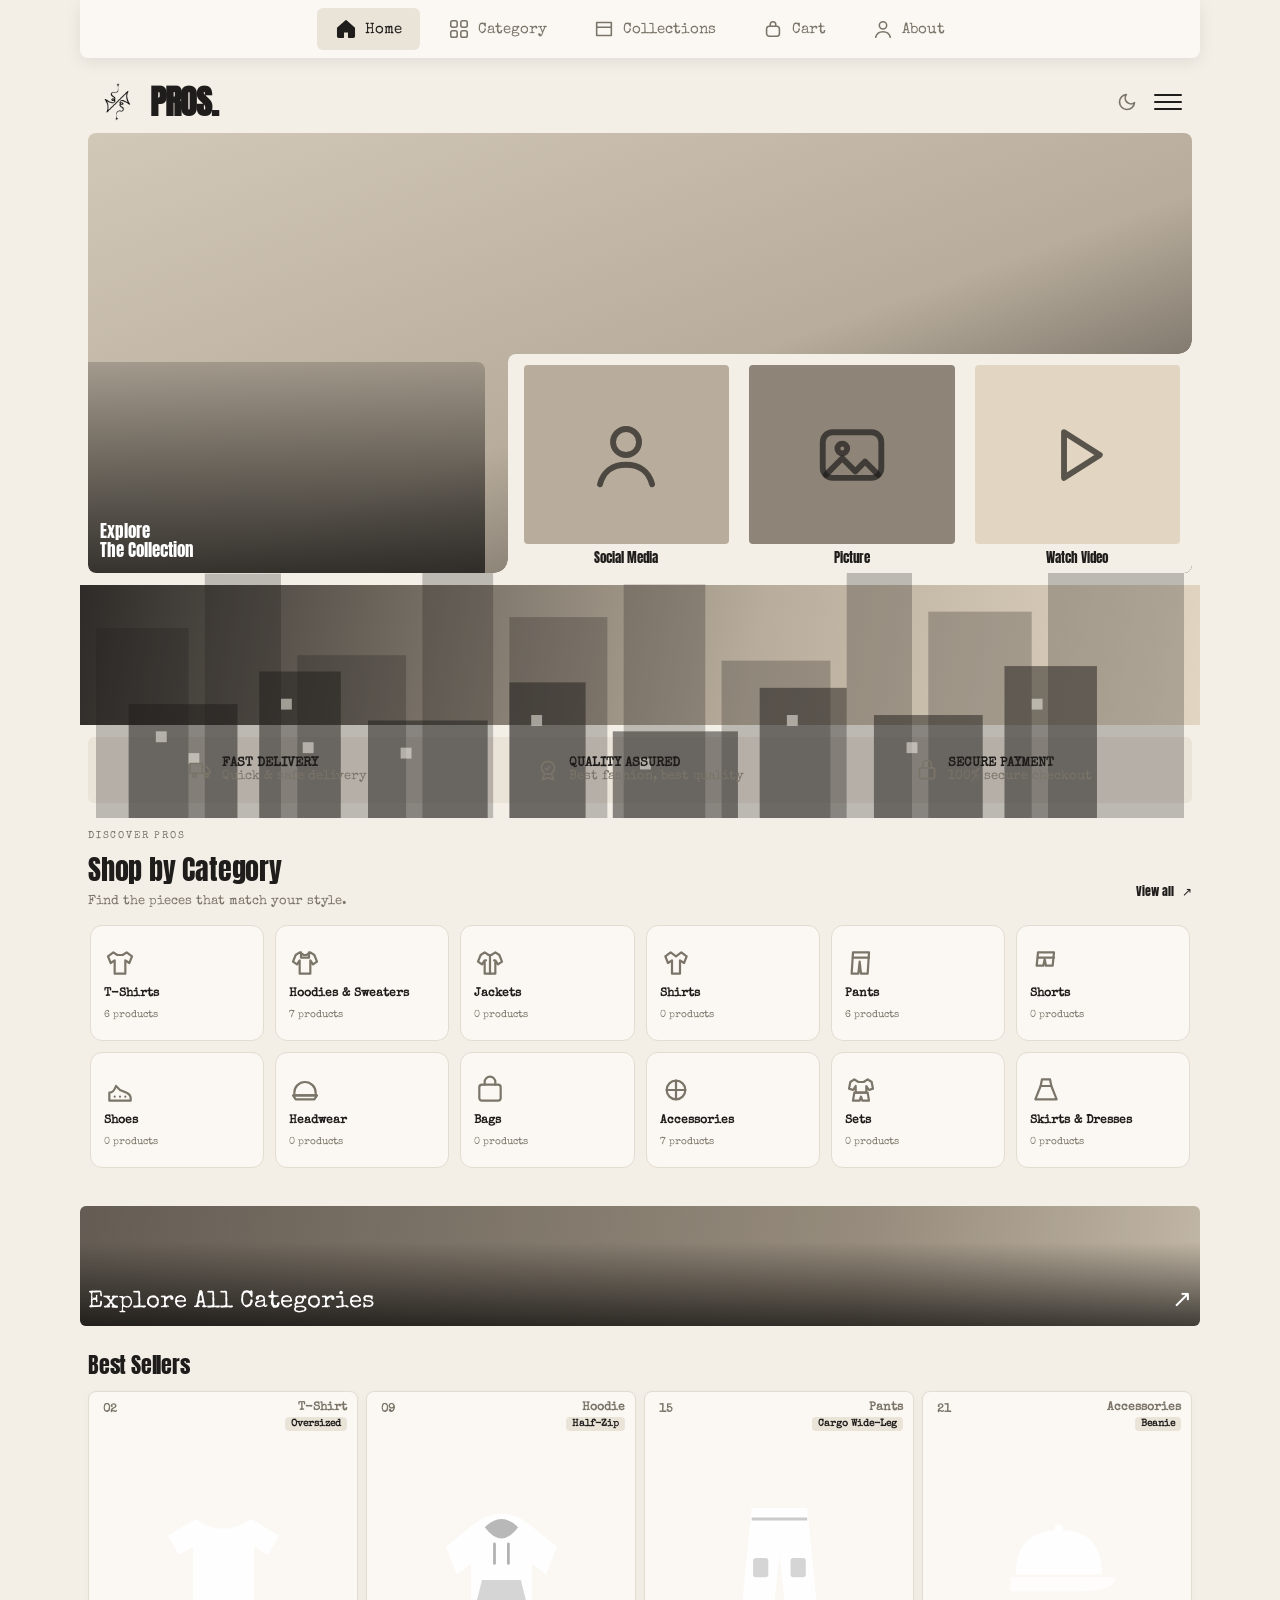
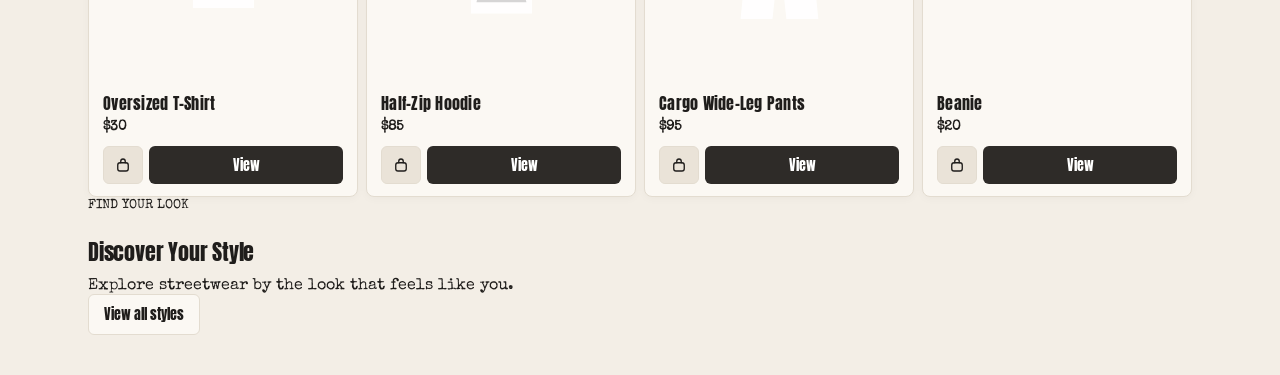
==== index.html @ 402934d6 "Deploy latest category initialization fix to preview" ====
<!DOCTYPE html>
<html lang="en"><head>
<meta charset="utf-8">
<meta name="viewport" content="width=device-width, initial-scale=1, viewport-fit=cover">
<title>PROS.</title>
<link href="https://fonts.googleapis.com/css2?family=Anton&amp;family=Special+Elite&amp;family=Permanent+Marker&amp;display=swap" rel="stylesheet">

<link href="https://fonts.googleapis.com/css2?family=Inter:wght@400..800&amp;display=swap" rel="stylesheet">
<link rel="stylesheet" href="assets/css/site.css">
<link rel="stylesheet" href="assets/css/product-photo-tools.css"><link rel="stylesheet" href="assets/css/product-information.css">
<link rel="stylesheet" href="assets/css/product-undo.css">
<link rel="stylesheet" href="assets/css/product-taxonomy.css">
<link rel="stylesheet" href="assets/css/home-category-strip.css">
<!-- PROS refactor preview QA 5 -->
</head>
<body>
<header>
 <img class="mark" alt="Logo PROS." src="[data-uri]">
 <div class="logo notranslate" translate="no">PROS.</div>

 <div class="tl">
  <button data-go="home">Home</button>
  <button data-go="category">Category</button>
  <button data-go="collection">Collections</button>
  <button data-go="about">About</button>
 </div>

 <div class="header-actions">
  <button class="theme-btn" id="theme" aria-label="Toggle Dark/Light Mode">
   <svg class="moon-icon" viewBox="0 0 24 24"><path d="M21 12.79A9 9 0 1 1 11.21 3 7 7 0 0 0 21 12.79z"></path></svg>
   <svg class="sun-icon" viewBox="0 0 24 24"><circle cx="12" cy="12" r="5"></circle><line x1="12" y1="1" x2="12" y2="3"></line><line x1="12" y1="21" x2="12" y2="23"></line><line x1="4.22" y1="4.22" x2="5.64" y2="5.64"></line><line x1="18.36" y1="18.36" x2="19.78" y2="19.78"></line><line x1="1" y1="12" x2="3" y2="12"></line><line x1="21" y1="12" x2="23" y2="12"></line><line x1="4.22" y1="19.78" x2="5.64" y2="18.36"></line><line x1="18.36" y1="5.64" x2="19.78" y2="4.22"></line></svg>
  </button>
  <button class="burger" id="burgerBtn" aria-label="Open Menu">
   <span></span><span></span><span></span>
  </button>
 </div>

 <div class="desktop-right-group">
  <button class="theme-btn" id="themeDesktop" aria-label="Toggle Dark/Light Mode">
   <svg class="moon-icon" viewBox="0 0 24 24"><path d="M21 12.79A9 9 0 1 1 11.21 3 7 7 0 0 0 21 12.79z"></path></svg>
   <svg class="sun-icon" viewBox="0 0 24 24"><circle cx="12" cy="12" r="5"></circle><line x1="12" y1="1" x2="12" y2="3"></line><line x1="12" y1="21" x2="12" y2="23"></line><line x1="4.22" y1="4.22" x2="5.64" y2="5.64"></line><line x1="18.36" y1="18.36" x2="19.78" y2="19.78"></line><line x1="1" y1="12" x2="3" y2="12"></line><line x1="21" y1="12" x2="23" y2="12"></line><line x1="4.22" y1="19.78" x2="5.64" y2="18.36"></line><line x1="18.36" y1="5.64" x2="19.78" y2="4.22"></line></svg>
  </button>
  <button class="burger" id="desktopBurgerBtn" aria-label="Open Menu">
   <span></span><span></span><span></span>
  </button>
 </div>
</header>
<main>
<section class="view on" id="home">
 <div class="hero" id="hb"></div>
 <div class="banner" id="bn"></div>
 <div class="trust">
  <div><svg viewBox="0 0 24 24"><path d="M2 6h11v9H2zM13 9h4l3 3v3h-7z"></path><circle cx="6" cy="17" r="1.6"></circle><circle cx="17" cy="17" r="1.6"></circle></svg><span><b>FAST DELIVERY</b>Quick &amp; safe delivery</span></div>
  <div><svg viewBox="0 0 24 24"><circle cx="12" cy="10" r="6"></circle><path d="M9 10l2 2 3-4M9 15l-2 6 5-2 5 2-2-6"></path></svg><span><b>QUALITY ASSURED</b>Best fashion, best quality</span></div>
  <div><svg viewBox="0 0 24 24"><rect x="5" y="10" width="14" height="10" rx="2"></rect><path d="M8 10V7a4 4 0 018 0v3"></path></svg><span><b>SECURE PAYMENT</b>100% secure checkout</span></div></div>
 <button class="all" id="allCatBtn" data-cat="All"><span>Explore All Categories</span><span>↗</span></button>
 <h2>Best Sellers</h2><div class="grid" id="best"></div>
</section>
<section class="view" id="category">
 <h2>Category</h2>
 <div id="azbar"></div>
 <div class="chips" id="catchips"></div>
 <div class="chips" id="stychips"></div>
 <div class="chips" id="pricechips"></div>
 <div class="grid" id="catgrid"></div>
</section>
<section class="view" id="collection">
 <h2>Explore Collections</h2>
 <p class="mu" style="margin-bottom:14px">Curated outfit sets, complete with the products that make them up.</p>
 <div id="collist"></div>
</section>
<section class="view" id="results"><h2>Search results</h2><div class="grid" id="resgrid"></div></section>
<section class="view" id="cart"><h2>Cart</h2><div id="cartlist"></div></section>
<section class="view" id="detail"></section>
<section class="view" id="about">
 <h2 class="sr">About</h2>
 <img class="ab-ghost" alt="" src="" data-logo style="display:none">
 <div class="ab2">
  <header class="hero2">
   <div class="hero2-txt">
    <p class="kicker"><span class="lbl lbl-sm notranslate" translate="no"><span class="lt c0" style="--r:-3deg">A</span><span class="lt c1" style="--r:2deg">b</span><span class="lt c2" style="--r:-1deg">o</span><span class="lt c0" style="--r:4deg">u</span><span class="lt c1" style="--r:-2deg">t</span></span></p>
    <h1 class="hl"><span class="lline"><span class="lbl notranslate" translate="no"><span class="lt c0" style="--r:-3deg">D</span><span class="lt c1" style="--r:2deg">I</span><span class="lt c2" style="--r:-1deg">S</span><span class="lt c0" style="--r:4deg">C</span><span class="lt c1" style="--r:-2deg">O</span><span class="lt c2" style="--r:1deg">V</span><span class="lt c0" style="--r:3deg">E</span><span class="lt c1" style="--r:-4deg">R</span><span class="lsp"></span><span class="lt c2" style="--r:-3deg">Y</span><span class="lt c0" style="--r:2deg">O</span><span class="lt c1" style="--r:-1deg">U</span><span class="lt c2" style="--r:4deg">R</span><span class="lsp"></span><span class="lt c0" style="--r:-2deg">S</span><span class="lt c1" style="--r:1deg">T</span><span class="lt c2" style="--r:3deg">Y</span><span class="lt c0" style="--r:-4deg">L</span><span class="lt c1" style="--r:-3deg">E</span><span class="lt c2" style="--r:2deg">.</span></span></span><span class="lline"><span class="lbl notranslate" translate="no"><span class="lt c0" style="--r:-3deg">W</span><span class="lt c1" style="--r:2deg">I</span><span class="lt c2" style="--r:-1deg">T</span><span class="lt c0" style="--r:4deg">H</span><span class="lt c1" style="--r:-2deg">O</span><span class="lt c2" style="--r:1deg">U</span><span class="lt c0" style="--r:3deg">T</span><span class="lsp"></span><span class="lt c1" style="--r:-4deg">T</span><span class="lt c2" style="--r:-3deg">H</span><span class="lt c0" style="--r:2deg">E</span><span class="lsp"></span><span class="lt c1" style="--r:-1deg">H</span><span class="lt c2" style="--r:4deg">A</span><span class="lt c0" style="--r:-2deg">S</span><span class="lt c1" style="--r:1deg">S</span><span class="lt c2" style="--r:3deg">L</span><span class="lt c0" style="--r:-4deg">E</span><span class="lt c1" style="--r:-3deg">.</span></span></span></h1>
    <p class="tag">Affordable streetwear, curated for you.</p>
    <p class="desc">Discover streetwear finds from multiple online marketplaces in one convenient place.</p>
    <div class="hint"><span class="hint-txt">Scroll to explore</span><svg class="ico2" viewBox="0 0 40 30" aria-hidden="true"><path d="M2 6 C 14 2, 26 4, 38 12 M30 6 L38 12 L30 16" fill="none" stroke="currentColor" stroke-width="2" stroke-linecap="round" stroke-linejoin="round"/></svg></div>
   </div>
   <div class="hero2-ph">
    <span class="crown-wrap"><svg class="deco" viewBox="0 0 80 50" aria-hidden="true"><path d="M6 44 L14 14 L30 30 L40 6 L50 30 L66 14 L74 44 Z" fill="none" stroke="#F5F2EB" stroke-width="3" stroke-linejoin="round"/><path d="M6 50 H74" stroke="#F5F2EB" stroke-width="3" stroke-linecap="round"/></svg></span>
    <div class="pasted">
     <span class="tape t1"></span><span class="tape t2"></span>
     <figure class="photo-ph ph-hero" data-slot="hero" role="img" aria-label="Hero photo: person wearing a black hoodie, loose pants, and sneakers, sitting on urban concrete"><span>Hero photo: person wearing a black hoodie, loose pants, and sneakers, sitting on urban concrete</span></figure>
    </div>
    <div class="bubble">STREETWEAR CONNECTS PEOPLE.</div>
    <span class="globe-wrap"><svg class="deco" viewBox="0 0 60 60" aria-hidden="true"><circle cx="30" cy="30" r="24" fill="none" stroke="#F5F2EB" stroke-width="2.5"/><ellipse cx="30" cy="30" rx="10" ry="24" fill="none" stroke="#F5F2EB" stroke-width="2"/><path d="M6 30 H54 M10 18 H50 M10 42 H50" stroke="#F5F2EB" stroke-width="2"/></svg></span>
   </div>
  </header>
  <div class="tear-strip" aria-hidden="true"></div>
  <section class="paper sec-about" aria-labelledby="ab-h">
   <div class="sa-left">
    <h2 id="ab-h" class="big"><span class="lline"><span class="lbl notranslate" translate="no"><span class="lt c0" style="--r:-3deg">A</span><span class="lt c1" style="--r:2deg">B</span><span class="lt c2" style="--r:-1deg">O</span><span class="lt c0" style="--r:4deg">U</span><span class="lt c1" style="--r:-2deg">T</span><span class="lsp"></span><span class="lt c2" style="--r:1deg">P</span><span class="lt c0" style="--r:3deg">R</span><span class="lt c1" style="--r:-4deg">O</span><span class="lt c2" style="--r:-3deg">S</span></span></span></h2>
    <h3 class="sub"><span class="lline"><span class="lbl lbl-sm notranslate" translate="no"><span class="lt c0" style="--r:-3deg">A</span><span class="lsp"></span><span class="lt c1" style="--r:2deg">B</span><span class="lt c2" style="--r:-1deg">E</span><span class="lt c0" style="--r:4deg">T</span><span class="lt c1" style="--r:-2deg">T</span><span class="lt c2" style="--r:1deg">E</span><span class="lt c0" style="--r:3deg">R</span><span class="lsp"></span><span class="lt c1" style="--r:-4deg">W</span><span class="lt c2" style="--r:-3deg">A</span><span class="lt c0" style="--r:2deg">Y</span><span class="lsp"></span><span class="lt c1" style="--r:-1deg">T</span><span class="lt c2" style="--r:4deg">O</span><span class="lsp"></span><span class="lt c0" style="--r:-2deg">D</span><span class="lt c1" style="--r:1deg">I</span><span class="lt c2" style="--r:3deg">S</span><span class="lt c0" style="--r:-4deg">C</span><span class="lt c1" style="--r:-3deg">O</span><span class="lt c2" style="--r:2deg">V</span><span class="lt c0" style="--r:-1deg">E</span><span class="lt c1" style="--r:4deg">R</span><span class="lsp"></span><span class="lt c2" style="--r:-2deg">S</span><span class="lt c0" style="--r:1deg">T</span><span class="lt c1" style="--r:3deg">R</span><span class="lt c2" style="--r:-4deg">E</span><span class="lt c0" style="--r:-3deg">E</span><span class="lt c1" style="--r:2deg">T</span><span class="lt c2" style="--r:-1deg">W</span><span class="lt c0" style="--r:4deg">E</span><span class="lt c1" style="--r:-2deg">A</span><span class="lt c2" style="--r:1deg">R</span></span></span></h3>
    <p><span class="pr notranslate" translate="no">PROS</span> is an affiliate platform built for streetwear enthusiasts who want to discover affordable styles without spending hours searching across multiple online stores.</p>
    <p>We bring together carefully selected streetwear finds from external marketplaces, making it easier to explore products that match your style — from oversized tees and hoodies to baggy pants and everyday accessories.</p>
    <p>Our goal is to simplify your search, help you discover new styles, and make exploring streetwear more convenient.</p>
   </div>
   <div class="sa-right">
    <div class="collage3">
     <figure class="photo-ph ph-c1" data-slot="c1" role="img" aria-label="Photo: urban skate scene"><span>Photo: urban skate scene</span></figure>
     <figure class="photo-ph ph-c2" data-slot="c2" role="img" aria-label="Photo: hoodie detail"><span>Photo: hoodie detail</span></figure>
     <figure class="photo-ph ph-c3" data-slot="c3" role="img" aria-label="Photo: sneaker detail"><span>Photo: sneaker detail</span></figure>
    </div>
    <ul class="feats">
     <li><svg class="fico" viewBox="0 0 24 24" aria-hidden="true"><path d="M12 6a2 2 0 1 0-2-2M12 8v3L3 17h18L12 11" fill="none" stroke="currentColor" stroke-width="1.6" stroke-linecap="round" stroke-linejoin="round"/></svg><div><h4>Curated Finds</h4><p>Streetwear products organized by style and category.</p></div></li>
     <li><svg class="fico" viewBox="0 0 24 24" aria-hidden="true"><circle cx="11" cy="11" r="6.5" fill="none" stroke="currentColor" stroke-width="1.6"/><path d="M16 16 L21 21" stroke="currentColor" stroke-width="1.6" stroke-linecap="round"/></svg><div><h4>Easy Discovery</h4><p>Explore multiple marketplace options in one place.</p></div></li>
     <li><svg class="fico" viewBox="0 0 24 24" aria-hidden="true"><path d="M14 4h6v6M20 4L11 13M18 14v5a1 1 0 0 1-1 1H5a1 1 0 0 1-1-1V7a1 1 0 0 1 1-1h5" fill="none" stroke="currentColor" stroke-width="1.6" stroke-linecap="round" stroke-linejoin="round"/></svg><div><h4>Flexible Shopping</h4><p>Visit the relevant marketplace to review product details and complete your purchase.</p></div></li>
    </ul>
   </div>
  </section>
  <section class="dark-how" aria-labelledby="how-h">
   <div class="how-frame">
    <h2 id="how-h" class="big how-title"><span class="lline"><span class="lbl notranslate" translate="no"><span class="lt c0" style="--r:-3deg">Y</span><span class="lt c1" style="--r:2deg">O</span><span class="lt c2" style="--r:-1deg">U</span><span class="lt c0" style="--r:4deg">R</span><span class="lsp"></span><span class="lt c1" style="--r:-2deg">S</span><span class="lt c2" style="--r:1deg">T</span><span class="lt c0" style="--r:3deg">Y</span><span class="lt c1" style="--r:-4deg">L</span><span class="lt c2" style="--r:-3deg">E</span><span class="lt c0" style="--r:2deg">.</span></span></span><span class="lline"><span class="lbl notranslate" translate="no"><span class="lt c0" style="--r:-3deg">Y</span><span class="lt c1" style="--r:2deg">O</span><span class="lt c2" style="--r:-1deg">U</span><span class="lt c0" style="--r:4deg">R</span><span class="lsp"></span><span class="lt c1" style="--r:-2deg">C</span><span class="lt c2" style="--r:1deg">H</span><span class="lt c0" style="--r:3deg">O</span><span class="lt c1" style="--r:-4deg">I</span><span class="lt c2" style="--r:-3deg">C</span><span class="lt c0" style="--r:2deg">E</span><span class="lt c1" style="--r:-1deg">.</span></span></span></h2>
    <ol class="steps">
     <li><span class="num">1</span><h4>DISCOVER</h4><p>Browse curated streetwear products.</p></li>
     <li class="arr-li"><svg class="ico" viewBox="0 0 40 60" aria-hidden="true"><path d="M20 2 C 22 20, 18 36, 20 56 M10 46 L20 58 L30 46" fill="none" stroke="currentColor" stroke-width="2.5" stroke-linecap="round" stroke-linejoin="round"/></svg></li>
     <li><span class="num">2</span><h4>EXPLORE</h4><p>Review product details and available marketplace options.</p></li>
     <li class="arr-li"><svg class="ico" viewBox="0 0 40 60" aria-hidden="true"><path d="M20 2 C 22 20, 18 36, 20 56 M10 46 L20 58 L30 46" fill="none" stroke="currentColor" stroke-width="2.5" stroke-linecap="round" stroke-linejoin="round"/></svg></li>
     <li><span class="num">3</span><h4>SHOP</h4><p>Continue to the selected marketplace to complete your purchase.</p></li>
    </ol>
    <div class="disclaimer"><svg class="fico" viewBox="0 0 24 24" aria-hidden="true"><circle cx="12" cy="12" r="9" fill="none" stroke="currentColor" stroke-width="1.6"/><path d="M12 11v5M12 7.5v.5" stroke="currentColor" stroke-width="2" stroke-linecap="round"/></svg><p><span class="pr notranslate" translate="no">PROS</span> does not sell or ship products directly. We may earn a commission when you make a qualifying purchase through our affiliate links, at no additional cost to you.</p></div>
   </div>
  </section>
  <section class="paper sec-culture" aria-labelledby="cu-h">
   <div class="cu-left">
    <div class="cu-collage">
     <figure class="photo-ph ph-cu1" data-slot="cu1" role="img" aria-label="Photo: skateboarder wearing loose clothing"><span>Photo: skateboarder wearing loose clothing</span></figure>
     <figure class="photo-ph ph-cu2" data-slot="cu2" role="img" aria-label="Photo: young person in an urban neighborhood"><span>Photo: young person in an urban neighborhood</span></figure>
     <figure class="photo-ph ph-cu3" data-slot="cu3" role="img" aria-label="Photo: hoodie, baggy pants, and sneakers"><span>Photo: hoodie, baggy pants, and sneakers</span></figure>
    </div>
    <div class="label-stack"><span>SKATE</span><span>HIP HOP</span><span>MUSIC</span><span>ART</span><span>SELF EXPRESSION</span></div>
   </div>
   <div class="cu-right">
    <h2 id="cu-h" class="big"><span class="lline"><span class="lbl notranslate" translate="no"><span class="lt c0" style="--r:-3deg">M</span><span class="lt c1" style="--r:2deg">O</span><span class="lt c2" style="--r:-1deg">R</span><span class="lt c0" style="--r:4deg">E</span><span class="lsp"></span><span class="lt c1" style="--r:-2deg">T</span><span class="lt c2" style="--r:1deg">H</span><span class="lt c0" style="--r:3deg">A</span><span class="lt c1" style="--r:-4deg">N</span><span class="lsp"></span><span class="lt c2" style="--r:-3deg">F</span><span class="lt c0" style="--r:2deg">A</span><span class="lt c1" style="--r:-1deg">S</span><span class="lt c2" style="--r:4deg">H</span><span class="lt c0" style="--r:-2deg">I</span><span class="lt c1" style="--r:1deg">O</span><span class="lt c2" style="--r:3deg">N</span><span class="lt c0" style="--r:-4deg">.</span></span></span><span class="lline"><span class="lbl notranslate" translate="no"><span class="lt c0" style="--r:-3deg">I</span><span class="lt c1" style="--r:2deg">T</span><span class="lt c2" style="--r:-1deg">'</span><span class="lt c0" style="--r:4deg">S</span><span class="lsp"></span><span class="lt c1" style="--r:-2deg">A</span><span class="lsp"></span><span class="lt c2" style="--r:1deg">C</span><span class="lt c0" style="--r:3deg">U</span><span class="lt c1" style="--r:-4deg">L</span><span class="lt c2" style="--r:-3deg">T</span><span class="lt c0" style="--r:2deg">U</span><span class="lt c1" style="--r:-1deg">R</span><span class="lt c2" style="--r:4deg">E</span><span class="lt c0" style="--r:-2deg">.</span></span></span></h2>
    <p>Streetwear is a style rooted in urban communities, creativity, music, skateboarding, and self-expression.</p>
    <p>Influenced by hip-hop culture in New York and skate culture in California, streetwear developed through the 1970s, 1980s, and 1990s into a global fashion movement.</p>
    <p>Its signature elements include relaxed silhouettes, oversized T-shirts, hoodies, baggy denim, cargo pants, graphic designs, sneakers, and distinctive accessories.</p>
    <p>But streetwear is more than what you wear. It represents individuality, creativity, and the freedom to express your identity.</p>
    <p>Today, streetwear continues to evolve through music, art, skateboarding, and new generations shaping their own styles.</p>
    <p>At <span class="pr notranslate" translate="no">PROS</span>, we celebrate this culture by making affordable streetwear finds easier to discover.</p>
    <div class="cu-deco"><span class="crown-sm"><svg class="deco" viewBox="0 0 80 50" aria-hidden="true"><path d="M6 44 L14 14 L30 30 L40 6 L50 30 L66 14 L74 44 Z" fill="none" stroke="#F5F2EB" stroke-width="3" stroke-linejoin="round"/><path d="M6 50 H74" stroke="#F5F2EB" stroke-width="3" stroke-linecap="round"/></svg></span><svg class="ico" viewBox="0 0 40 60" aria-hidden="true"><path d="M20 2 C 22 20, 18 36, 20 56 M10 46 L20 58 L30 46" fill="none" stroke="currentColor" stroke-width="2.5" stroke-linecap="round" stroke-linejoin="round"/></svg><span class="sig">PROS</span></div>
    <div class="slogan"><span class="lline"><span class="lbl lbl-sm notranslate" translate="no"><span class="lt c0" style="--r:-3deg">Y</span><span class="lt c1" style="--r:2deg">O</span><span class="lt c2" style="--r:-1deg">U</span><span class="lt c0" style="--r:4deg">R</span><span class="lsp"></span><span class="lt c1" style="--r:-2deg">S</span><span class="lt c2" style="--r:1deg">T</span><span class="lt c0" style="--r:3deg">Y</span><span class="lt c1" style="--r:-4deg">L</span><span class="lt c2" style="--r:-3deg">E</span><span class="lt c0" style="--r:2deg">.</span><span class="lsp"></span><span class="lt c1" style="--r:-1deg">Y</span><span class="lt c2" style="--r:4deg">O</span><span class="lt c0" style="--r:-2deg">U</span><span class="lt c1" style="--r:1deg">R</span><span class="lsp"></span><span class="lt c2" style="--r:3deg">I</span><span class="lt c0" style="--r:-4deg">D</span><span class="lt c1" style="--r:-3deg">E</span><span class="lt c2" style="--r:2deg">N</span><span class="lt c0" style="--r:-1deg">T</span><span class="lt c1" style="--r:4deg">I</span><span class="lt c2" style="--r:-2deg">T</span><span class="lt c0" style="--r:1deg">Y</span><span class="lt c1" style="--r:3deg">.</span><span class="lsp"></span><span class="lt c2" style="--r:-4deg">Y</span><span class="lt c0" style="--r:-3deg">O</span><span class="lt c1" style="--r:2deg">U</span><span class="lt c2" style="--r:-1deg">R</span><span class="lsp"></span><span class="lt c0" style="--r:4deg">S</span><span class="lt c1" style="--r:-2deg">T</span><span class="lt c2" style="--r:1deg">R</span><span class="lt c0" style="--r:3deg">E</span><span class="lt c1" style="--r:-4deg">E</span><span class="lt c2" style="--r:-3deg">T</span><span class="lt c0" style="--r:2deg">S</span><span class="lt c1" style="--r:-1deg">.</span></span></span></div>
   </div>
  </section>
  <section class="cta2" aria-labelledby="cta-h">
   <div class="cta-l">
    <h2 id="cta-h" class="big"><span class="lline"><span class="lbl notranslate" translate="no"><span class="lt c0" style="--r:-3deg">F</span><span class="lt c1" style="--r:2deg">I</span><span class="lt c2" style="--r:-1deg">N</span><span class="lt c0" style="--r:4deg">D</span><span class="lsp"></span><span class="lt c1" style="--r:-2deg">Y</span><span class="lt c2" style="--r:1deg">O</span><span class="lt c0" style="--r:3deg">U</span><span class="lt c1" style="--r:-4deg">R</span><span class="lsp"></span><span class="lt c2" style="--r:-3deg">N</span><span class="lt c0" style="--r:2deg">E</span><span class="lt c1" style="--r:-1deg">X</span><span class="lt c2" style="--r:4deg">T</span><span class="lsp"></span><span class="lt c0" style="--r:-2deg">L</span><span class="lt c1" style="--r:1deg">O</span><span class="lt c2" style="--r:3deg">O</span><span class="lt c0" style="--r:-4deg">K</span><span class="lt c1" style="--r:-3deg">.</span></span></span></h2>
    <p>Explore streetwear styles that fit your taste, your lifestyle, and your budget.</p>
   </div>
   <div class="cta-c"><button class="cta-btn" data-gocol>EXPLORE STREETWEAR <span aria-hidden="true">&rarr;</span></button></div>
   <div class="cta-r">
    <svg class="emblem" viewBox="0 0 80 80" aria-hidden="true"><path d="M14 58 L30 26 L36 40 L44 14 L50 40 L66 22 L70 58 Z" fill="none" stroke="#F5F2EB" stroke-width="3" stroke-linejoin="round"/></svg>
    <p class="hand">GOOD STYLE.<br>BETTER DAYS.</p>
   </div>
  </section>
  <div class="tear-strip" aria-hidden="true"></div>
 </div>
 <div id="gal"></div>
</section>
<script src="assets/js/theme-init.js"></script>
</main>
<nav id="nav"></nav>

<!-- Drawer Menu Modal (Burger Menu) -->
<div class="sheet menu-sheet" id="menuSheet">
 <div class="menu-content" role="dialog" aria-label="Navigation Menu">
  <h3>Menu</h3>
  <p>Page navigation, social media, and more information.</p>
  <div class="menu-links">
   <button data-go="home"><svg viewBox="0 0 24 24"><path d="M3 11l9-8 9 8v9a1 1 0 01-1 1h-5v-6H9v6H4a1 1 0 01-1-1z"/></svg>Home</button>
   <button data-go="category"><svg viewBox="0 0 24 24"><rect x="3" y="3" width="7" height="7" rx="2"/><rect x="14" y="3" width="7" height="7" rx="2"/><rect x="3" y="14" width="7" height="7" rx="2"/><rect x="14" y="14" width="7" height="7" rx="2"/></svg>Category</button>
   <button data-go="collection"><svg viewBox="0 0 24 24"><path d="M4 5h16v14H4z"/><path d="M4 10h16"/></svg>Collections</button>
   <button data-go="cart"><svg viewBox="0 0 24 24"><rect x="5" y="9" width="14" height="11" rx="3"/><path d="M9 9V7a3 3 0 016 0v2"/></svg>Cart</button>
  </div>
  <div class="menu-divider"></div>
  <div class="menu-soc-title">Social Media</div>
  <div class="menu-socs">
   <span id="menuSocs" style="display:contents"></span>
  
  </div>
  <div class="menu-divider"></div>
  <div class="menu-links">
   <button data-go="about"><svg viewBox="0 0 24 24"><circle cx="12" cy="8" r="4"/><path d="M4 21c1-4 4-6 8-6s7 2 8 6"/></svg>About</button>
  </div>
  <button class="x" data-close>Close</button>
 </div>
</div>

<div class="ad" id="ad"><div id="adc"></div><div class="abar"><span id="adm"></span><button class="chip" id="adlo">Log out</button><button class="chip" id="adexp" style="flex:1">Export data.json</button><button class="chip" id="adsave" style="background:var(--olive);color:#fff;border-color:var(--olive)">Save</button><button class="chip" id="adx">Close</button></div></div>
<div class="zv" id="zv"><div class="zs" id="zs"><div class="zi" id="zi"></div></div><div class="zc"><button id="zp" aria-label="Zoom in">+</button><button id="zn" aria-label="Zoom ut">−</button><button id="zr" aria-label="Reset zoom">⟲</button><button id="zx" aria-label="Close">✕</button></div><div class="zh">Pinch or scroll to zoom. Drag to move.</div></div>

<!-- Photo Crop Modal -->
<div class="cropper-modal" id="cropModal">
 <div class="cropper-box">
  <h3 style="font-size:18px">Adjust Photo Position (1024×1024)</h3>
  <p class="mu" style="font-size:12px;margin:0">Drag the photo up, down, left, or right so it fits inside the frame.</p>
  <div class="crop-preview-wrap" id="cropWrap">
   <img id="cropImg" src="" alt="">
   <div class="crop-overlay-grid"></div>
  </div>
  <div class="crop-actions">
   <button class="crop-cancel" id="cropCancel">Cancel</button>
   <button class="crop-save" id="cropSave">Use Photo</button>
  </div>
 </div>
</div>

<div class="toast" id="toast" role="status"></div>
<div class="sheet" id="al"><div role="dialog" aria-label="Admin"><h3>Admin</h3><p>Sign in with your Supabase admin email and password.</p><label class="fl" for="alid">Admin email</label><input class="in2" id="alid" type="email" autocomplete="username" autocapitalize="off" spellcheck="false"><label class="fl" for="alpw">Password</label><input class="in2" id="alpw" type="password" autocomplete="off"><div class="lger" id="aler"></div><button class="pill" id="alok" style="width:100%;margin-top:12px;padding:14px">Enter</button><button class="x" data-close>Cancel</button></div></div>
<div class="sheet" id="sheet"><div role="dialog" aria-label="Buy">
 <h3 id="sn">Product</h3>
 <p id="buy-price-note">The price shown is $30 and is only an estimate. Each marketplace may change its price at any time.</p>
 <div id="dynamic-buy-links" style="display:flex;flex-direction:column;gap:8px"></div>
 <button class="x" data-close="">Close</button></div></div>
<div class="sheet vs" id="vs"><div id="vb"></div></div>

<script type="application/json" id="pdata">{"products":[{"id":1,"name":"Boxy T-Shirt","cat":"T-Shirt","sty":"Boxy","tone":"olive green","price":25,"imgs":[],"vids":[],"buyLinks":[{"name":"Buy on Amazon","url":"https://www.instagram.com/reel/DenHqTCxeNn/?vrfl=cXpnenU0OHJqaXo3","active":true},{"name":"Buy on eBay","url":"","active":false}],"isNew":false,"added":0,"best":false,"hl":"","size":"","spec":"","desc":""},{"id":2,"name":"Oversized T-Shirt","cat":"T-Shirt","sty":"Oversized","tone":"stone grey","price":30,"imgs":[],"vids":[],"buyLinks":[{"name":"Buy on Amazon","url":"","active":true},{"name":"Buy on eBay","url":"","active":true}],"isNew":false,"added":0,"best":true,"hl":"","size":"","spec":"","desc":""},{"id":3,"name":"Heavyweight T-Shirt","cat":"T-Shirt","sty":"Heavyweight","tone":"black smoky","price":45,"imgs":[],"vids":[],"buyLinks":[{"name":"Buy on Amazon","url":"","active":true},{"name":"Buy on eBay","url":"","active":true}],"isNew":true,"added":97,"best":false,"hl":"","size":"","spec":"","desc":""},{"id":4,"name":"Longline T-Shirt","cat":"T-Shirt","sty":"Longline","tone":"olive green","price":35,"imgs":[],"vids":[],"buyLinks":[{"name":"Buy on Amazon","url":"","active":true},{"name":"Buy on eBay","url":"","active":true}],"isNew":false,"added":0,"best":false,"hl":"","size":"","spec":"","desc":""},{"id":5,"name":"Drop-Shoulder T-Shirt","cat":"T-Shirt","sty":"Drop-Shoulder","tone":"stone grey","price":40,"imgs":[],"vids":[],"buyLinks":[{"name":"Buy on Amazon","url":"","active":true},{"name":"Buy on eBay","url":"","active":true}],"isNew":true,"added":93,"best":false,"hl":"","size":"","spec":"","desc":""},{"id":6,"name":"Mock Neck T-Shirt","cat":"T-Shirt","sty":"Mock Neck","tone":"black smoky","price":50,"imgs":[],"vids":[],"buyLinks":[{"name":"Buy on Amazon","url":"","active":true},{"name":"Buy on eBay","url":"","active":true}],"isNew":false,"added":0,"best":false,"hl":"","size":"","spec":"","desc":""},{"id":7,"name":"Pullover Hoodie","cat":"Hoodie","sty":"Pullover","tone":"olive green","price":65,"imgs":[],"vids":[],"buyLinks":[{"name":"Buy on Amazon","url":"","active":true},{"name":"Buy on eBay","url":"","active":true}],"isNew":false,"added":0,"best":false,"hl":"","size":"","spec":"","desc":""},{"id":8,"name":"Zip-Up Hoodie","cat":"Hoodie","sty":"Zip-Up","tone":"stone grey","price":75,"imgs":[],"vids":[],"buyLinks":[{"name":"Buy on Amazon","url":"","active":true},{"name":"Buy on eBay","url":"","active":true}],"isNew":false,"added":0,"best":false,"hl":"","size":"","spec":"","desc":""},{"id":9,"name":"Half-Zip Hoodie","cat":"Hoodie","sty":"Half-Zip","tone":"black smoky","price":85,"imgs":[],"vids":[],"buyLinks":[{"name":"Buy on Amazon","url":"","active":true},{"name":"Buy on eBay","url":"","active":true}],"isNew":true,"added":98,"best":true,"hl":"","size":"","spec":"","desc":""},{"id":10,"name":"Boxy Hoodie","cat":"Hoodie","sty":"Boxy","tone":"olive green","price":70,"imgs":[],"vids":[],"buyLinks":[{"name":"Buy on Amazon","url":"","active":true},{"name":"Buy on eBay","url":"","active":true}],"isNew":false,"added":0,"best":false,"hl":"","size":"","spec":"","desc":""},{"id":11,"name":"Oversized Hoodie","cat":"Hoodie","sty":"Oversized","tone":"stone grey","price":80,"imgs":[],"vids":[],"buyLinks":[{"name":"Buy on Amazon","url":"","active":true},{"name":"Buy on eBay","url":"","active":true}],"isNew":false,"added":0,"best":false,"hl":"","size":"","spec":"","desc":""},{"id":12,"name":"Drop-Shoulder Hoodie","cat":"Hoodie","sty":"Drop-Shoulder","tone":"black smoky","price":90,"imgs":[],"vids":[],"buyLinks":[{"name":"Buy on Amazon","url":"","active":true},{"name":"Buy on eBay","url":"","active":true}],"isNew":true,"added":94,"best":false,"hl":"","size":"","spec":"","desc":""},{"id":13,"name":"Sleeveless Hoodie","cat":"Hoodie","sty":"Sleeveless","tone":"olive green","price":55,"imgs":[],"vids":[],"buyLinks":[{"name":"Buy on Amazon","url":"","active":true},{"name":"Buy on eBay","url":"","active":true}],"isNew":false,"added":0,"best":false,"hl":"","size":"","spec":"","desc":""},{"id":14,"name":"Baggy Jeans Pants","cat":"Pants","sty":"Baggy Jeans","tone":"stone grey","price":85,"imgs":[],"vids":[],"buyLinks":[{"name":"Buy on Amazon","url":"","active":true},{"name":"Buy on eBay","url":"","active":true}],"isNew":true,"added":95,"best":false,"hl":"","size":"","spec":"","desc":""},{"id":15,"name":"Cargo Wide-Leg Pants","cat":"Pants","sty":"Cargo Wide-Leg","tone":"black smoky","price":95,"imgs":[],"vids":[],"buyLinks":[{"name":"Buy on Amazon","url":"","active":true},{"name":"Buy on eBay","url":"","active":true}],"isNew":false,"added":0,"best":true,"hl":"","size":"","spec":"","desc":""},{"id":16,"name":"Tactical Cargo Pants","cat":"Pants","sty":"Tactical Cargo","tone":"olive green","price":105,"imgs":[],"vids":[],"buyLinks":[{"name":"Buy on Amazon","url":"","active":true},{"name":"Buy on eBay","url":"","active":true}],"isNew":false,"added":0,"best":false,"hl":"","size":"","spec":"","desc":""},{"id":17,"name":"Sweats Open-Bottom Pants","cat":"Pants","sty":"Sweats Open-Bottom","tone":"stone grey","price":65,"imgs":[],"vids":[],"buyLinks":[{"name":"Buy on Amazon","url":"","active":true},{"name":"Buy on eBay","url":"","active":true}],"isNew":true,"added":99,"best":false,"hl":"","size":"","spec":"","desc":""},{"id":18,"name":"Parachute/Track Pants","cat":"Pants","sty":"Parachute/Track","tone":"black smoky","price":75,"imgs":[],"vids":[],"buyLinks":[{"name":"Buy on Amazon","url":"","active":true},{"name":"Buy on eBay","url":"","active":true}],"isNew":false,"added":0,"best":false,"hl":"","size":"","spec":"","desc":""},{"id":19,"name":"Carpenter Pants","cat":"Pants","sty":"Carpenter","tone":"olive green","price":90,"imgs":[],"vids":[],"buyLinks":[{"name":"Buy on Amazon","url":"","active":true},{"name":"Buy on eBay","url":"","active":true}],"isNew":false,"added":0,"best":false,"hl":"","size":"","spec":"","desc":""},{"id":20,"name":"Dad Hat","cat":"Accessories","sty":"Dad Hat","tone":"stone grey","price":25,"imgs":[],"vids":[],"buyLinks":[{"name":"Buy on Amazon","url":"","active":true},{"name":"Buy on eBay","url":"","active":true}],"isNew":false,"added":0,"best":false,"hl":"","size":"","spec":"","desc":""},{"id":21,"name":"Beanie","cat":"Accessories","sty":"Beanie","tone":"black smoky","price":20,"imgs":[],"vids":[],"buyLinks":[{"name":"Buy on Amazon","url":"","active":true},{"name":"Buy on eBay","url":"","active":true}],"isNew":true,"added":96,"best":true,"hl":"","size":"","spec":"","desc":""},{"id":22,"name":"Bucket Hat","cat":"Accessories","sty":"Bucket Hat","tone":"olive green","price":30,"imgs":[],"vids":[],"buyLinks":[{"name":"Buy on Amazon","url":"","active":true},{"name":"Buy on eBay","url":"","active":true}],"isNew":false,"added":0,"best":false,"hl":"","size":"","spec":"","desc":""},{"id":23,"name":"Crossbody Bag","cat":"Accessories","sty":"Crossbody Bag","tone":"stone grey","price":45,"imgs":[],"vids":[],"buyLinks":[{"name":"Buy on Amazon","url":"","active":true},{"name":"Buy on eBay","url":"","active":true}],"isNew":false,"added":0,"best":false,"hl":"","size":"","spec":"","desc":""},{"id":24,"name":"Chest Rig","cat":"Accessories","sty":"Chest Rig","tone":"black smoky","price":65,"imgs":[],"vids":[],"buyLinks":[{"name":"Buy on Amazon","url":"","active":true},{"name":"Buy on eBay","url":"","active":true}],"isNew":true,"added":100,"best":false,"hl":"","size":"","spec":"","desc":""},{"id":25,"name":"Chunky Chain","cat":"Accessories","sty":"Chunky Chain","tone":"olive green","price":35,"imgs":[],"vids":[],"buyLinks":[{"name":"Buy on Amazon","url":"","active":true},{"name":"Buy on eBay","url":"","active":true}],"isNew":false,"added":0,"best":false,"hl":"","size":"","spec":"","desc":""},{"id":26,"name":"Wallet Chain","cat":"Accessories","sty":"Wallet Chain","tone":"stone grey","price":40,"imgs":[],"vids":[],"buyLinks":[{"name":"Buy on Amazon","url":"","active":true},{"name":"Buy on eBay","url":"","active":true}],"isNew":false,"added":0,"best":false,"hl":"","size":"","spec":"","desc":""}],"banner":{"src":""},"heroBanner":{"src":""},"catImages":{"Accessories":"https://images.unsplash.com/photo-1521369909029-2afed882baee?auto=format&fit=crop&w=600&q=80","T-Shirt":"https://images.unsplash.com/photo-1583743814966-8936f5b7be1a?auto=format&fit=crop&w=600&q=80","Hoodie":"https://images.unsplash.com/photo-1556905055-8f358a7a47b2?auto=format&fit=crop&w=600&q=80","Pants":"https://images.unsplash.com/photo-1624378439575-d8705ad7ae80?auto=format&fit=crop&w=600&q=80","All":""},"collections":[{"id":1,"name":"Urban Olive Set","desc":"Earthy-tone look combining a Boxy T-Shirt and Cargo Pants.","src":"","productIds":[1, 15, 20]}],"social":{"links":[{"p":"ig","url":"https://www.instagram.com/reel/DApN_xxS9uU/?vrfl=MWczaWZpN250bW0zag==","n":"@lyr0072"}]},"gv":[],"gp":[],"ev":[]}</script>
<script src="assets/js/storefront/catalog.js"></script>
<script src="assets/js/storefront/product-detail.js"></script>
<script src="assets/js/storefront/site-content.js"></script>
<script src="assets/js/admin/size-guide.js"></script>
<script src="assets/js/admin/dashboard.js"></script>
<script src="assets/js/app.js"></script>
<script src="assets/js/admin/media-manager.js"></script>
<script src="assets/js/admin/product-color-variants.js"></script>
<script src="product-information.js"></script>
<script src="product-undo.js"></script>
<script src="product-photo-tools.js"></script>
<script src="product-taxonomy.js"></script>
<!-- PROS Supabase public catalogue integration -->
<script src="https://cdn.jsdelivr.net/npm/@supabase/supabase-js@2"></script>
<script src="assets/js/supabase.js"></script>
<script src="assets/js/integrations/supabase-save.js"></script>

<!-- PROS taxonomy preview build -->

<link rel="stylesheet" href="assets/css/desktop-ui-polish.css">
<script src="assets/js/desktop-pointer.js"></script>
</body></html>
---- assets/css/site.css ----
@font-face{font-family:'Instrument Serif';src:url([data-uri]) format('woff2');font-style:normal;font-weight:400 700;font-display:swap;}
@font-face{font-family:'Instrument Serif';src:url([data-uri]) format('woff2');font-style:italic;font-weight:400 700;font-display:swap;}

@font-face{font-family:'Tanker';src:url([data-uri]) format('woff2');font-weight:400;font-style:normal;font-display:swap;}

:root{--bg:#F3EEE6;--sf:#FBF8F3;--tx:#1F1D1B;--mu:#7B7469;--ln:#E3DCD0;--sage:#B8AD9C;--olive:#2E2B28;--sand:#E2D6C2;--mist:#D2C8B8;--deep:#3A3633;--pl:#EAE3D8;--hot:#C75B39;
box-sizing:border-box;padding-top:env(safe-area-inset-top,0px)}
@media (prefers-color-scheme:dark){:root:not([data-theme="light"]){--bg:#141312;--sf:#1E1C1A;--tx:#F0EAE0;--mu:#A39B8E;--ln:#2C2A27;--pl:#242220;--sage:#6E6458;--olive:#8A7761;--mist:#A59B8C;--deep:#2B2825;--sand:#4A433B;--hot:#D0643F}}
:root[data-theme="dark"]{--bg:#141312;--sf:#1E1C1A;--tx:#F0EAE0;--mu:#A39B8E;--ln:#2C2A27;--pl:#242220;--sage:#6E6458;--olive:#8A7761;--mist:#A59B8C;--deep:#2B2825;--sand:#4A433B;--hot:#D0643F}
*{box-sizing:border-box;margin:0}
html,body{background:var(--bg);color:var(--tx);font-family:'Inter',system-ui,sans-serif;-webkit-tap-highlight-color:transparent}
body{max-width:520px;margin:0 auto;padding-bottom:calc(104px + env(safe-area-inset-bottom,0px));min-height:100vh;display:flex;flex-direction:column}
button{font:inherit;color:inherit;background:none;border:0;cursor:pointer}
:focus-visible{outline:2px solid var(--olive);outline-offset:2px}
header{display:flex;align-items:center;gap:10px;padding:12px 14px 6px;position:relative}
.logo{font-size:34px;font-weight:800;letter-spacing:-1px;margin-right:auto;cursor:pointer}
.mark{width:46px;height:46px;object-fit:contain;flex:none;display:block}
@media (prefers-color-scheme:dark){:root:not([data-theme="light"]) .mark{filter:invert(1)}}
:root[data-theme="dark"] .mark{filter:invert(1)}
.tl{display:none}

.header-actions{display:flex;align-items:center;gap:6px}
.theme-btn{width:34px;height:30px;display:grid;place-items:center;color:var(--mu);border-radius:4px}
.theme-btn svg{width:20px;height:20px;stroke:currentColor;fill:none;stroke-width:2;stroke-linecap:round;stroke-linejoin:round}
.theme-btn .sun-icon { display: none; }
.theme-btn .moon-icon { display: block; }
:root[data-theme="dark"] .theme-btn .sun-icon { display: block; }
:root[data-theme="dark"] .theme-btn .moon-icon { display: none; }

.burger{width:36px;height:32px;display:flex;flex-direction:column;justify-content:center;gap:5px;padding:4px;border-radius:4px;cursor:pointer}
.burger span{display:block;height:2px;width:100%;background:var(--tx);border-radius:2px}

.search{display:flex;align-items:center;gap:10px;margin:4px 8px 12px;background:#E4DDD0;border-radius:6px;padding:0 12px;height:42px}
:root[data-theme="dark"] .search{background:var(--sf)}
.search input{flex:1;border:0;background:none;font:inherit;color:var(--tx);outline:none;min-width:0}
.search svg{width:20px;height:20px;stroke:var(--mu);fill:none;stroke-width:2.2;flex:none}
.view{display:none;padding:0 8px}.view.on{display:block}
#home{padding:0}
#home>*:not(.banner):not(.hero){padding-left:8px;padding-right:8px}
h2{font-size:22px;font-weight:700;letter-spacing:-.2px;margin:22px 0 10px}

/* Hero Frame */
.hero{position:relative;height:320px;border-radius:8px;background:linear-gradient(160deg,var(--mist) 0%,var(--sage) 55%,var(--deep) 100%);overflow:hidden;margin:0 8px;display:flex;align-items:center;justify-content:center}
.hero.im{background-size:cover!important;background-position:center!important}
.hero-default-content{position:absolute;inset:0;display:flex;flex-direction:column;justify-content:flex-end;padding:16px;pointer-events:none}
.hero .big{position:absolute;left:50%;top:6px;transform:translateX(-30%);font-size:96px;font-weight:800;color:rgba(255,255,255,.22);line-height:1}
.hero .exp{position:absolute;left:0;bottom:0;width:36%;height:48%;background:linear-gradient(180deg,rgba(31,29,27,.2),rgba(31,29,27,.85));border-radius:0 8px 0 8px;color:#fff;padding:12px;display:flex;align-items:flex-end;font-size:17px;line-height:1.15;text-align:left;pointer-events:auto}
.hero .pan{position:absolute;right:0;bottom:0;width:62%;background:var(--bg);border-radius:8px 0 0 0;padding:10px 6px 0 10px;display:grid;grid-template-columns:repeat(3,1fr);gap:8px;pointer-events:auto}
.hero .pan::before,.hero .pan::after{content:"";position:absolute;width:14px;height:14px;pointer-events:none;background:radial-gradient(circle at 0 0,transparent 13.5px,var(--bg) 14px)}
.hero .pan::before{right:0;top:-14px}
.hero .pan::after{left:-14px;bottom:0}
.card-price.pr2{display:inline-flex;align-items:center;gap:5px;align-self:flex-start;background:var(--hot);color:#fff;padding:3px 10px 3px 8px;border-radius:999px;letter-spacing:.2px}
.card-price.pr2 svg{width:12px;height:12px;fill:none;stroke:#fff;stroke-width:2;stroke-linecap:round;stroke-linejoin:round;flex:none}
.pan button{text-align:center;font-size:12.5px;padding-bottom:6px}
.pan i{display:grid;place-items:center;aspect-ratio:1.15/1;border-radius:4px;margin-bottom:4px}

.banner{margin-top:12px;border-radius:0;height:140px;background:linear-gradient(100deg,var(--olive),var(--sage) 60%,var(--sand));color:#fff;display:flex;align-items:center;justify-content:space-between;padding:0 16px;width:100%;text-align:left}
.banner b{font-size:26px;line-height:1.1;font-weight:800;display:block}
.banner b:after{content:"";display:block;width:60px;height:2px;background:#fff;margin-top:12px}
.banner span{font-size:13px}
.trust{display:grid;grid-template-columns:repeat(3,1fr);margin:12px 8px 0;background:var(--pl);padding:20px 8px;border-radius:6px}
.trust div{display:flex;gap:8px;align-items:center;font-size:9.5px;color:var(--mu);justify-content:center}
.trust svg{width:26px;height:26px;stroke:var(--mu);fill:none;stroke-width:1.6;flex:none}
.trust b{display:block;color:var(--tx);font-size:9.5px;font-weight:700}
.cats{display:grid;grid-template-columns:repeat(4,1fr);gap:6px}
.cat{aspect-ratio:1/1.5;border-radius:6px;padding:8px;display:flex;flex-direction:column;justify-content:flex-end;align-items:flex-start;text-align:left;color:#fff;font-size:15px;gap:4px;min-width:0;position:relative;background-size:cover!important;background-position:center!important;overflow:hidden}
.cat::before{content:"";position:absolute;inset:0;background:linear-gradient(180deg,rgba(0,0,0,0.1) 30%,rgba(0,0,0,0.75) 100%);z-index:1}
.cat>*{position:relative;z-index:2}
.cat{overflow:hidden;word-break:break-word}.sh{display:none}@media(max-width:560px){.cat{font-size:14px}.lg{display:none}.sh{display:inline}}
.cat i{font-style:normal;font-size:18px}
.all{margin-top:8px;width:100%;height:88px;border-radius:6px;background:linear-gradient(100deg,#6F675D,#A89C8B 70%,#D8CCB9);color:#fff;display:flex;align-items:flex-end;justify-content:space-between;padding:12px;font-size:24px;position:relative;overflow:hidden;background-size:cover!important;background-position:center!important}
.all::before{content:"";position:absolute;inset:0;background:linear-gradient(180deg,rgba(0,0,0,0.1) 30%,rgba(0,0,0,0.7) 100%);z-index:1}
.all>*{position:relative;z-index:2}
.chips{display:flex;gap:8px;overflow-x:auto;padding:2px 0 12px;scrollbar-width:none}
.chip{flex:none;padding:9px 15px;border-radius:6px;border:1px solid var(--ln);background:var(--sf);font-size:14px}
.chip.on{background:var(--olive);color:#fff;border-color:var(--olive)}
.grid{display:grid;grid-template-columns:1fr 1fr;gap:8px}
.crow{display:flex;align-items:flex-start;gap:8px}.crow .chips{flex:1;min-width:0}.rt{display:flex;gap:8px;flex:none;padding:2px 0 12px}
.azb{display:grid;grid-template-columns:repeat(9,1fr);gap:6px;margin-bottom:12px}.azb button{aspect-ratio:1;border-radius:6px;border:1px solid var(--ln);background:var(--sf);font-weight:600;font-size:14px}.azb button.on{background:var(--olive);color:#fff;border-color:var(--olive)}.azb button:disabled{opacity:.3;cursor:default}.azn{color:var(--mu);font-size:13px;margin:-2px 0 12px}
@media(min-width:900px){.azb{grid-template-columns:repeat(13,1fr);max-width:640px}}
.azh{display:flex;align-items:center;justify-content:space-between;width:100%;background:var(--sf);border:1px solid var(--ln);border-radius:6px;padding:11px 14px;font-weight:600;margin-bottom:10px}.azh span{color:var(--mu);font-weight:400;font-size:13px}
.az{grid-column:1/-1;font-size:20px;font-weight:700;margin:10px 0 0;padding-bottom:4px;border-bottom:1px solid var(--ln)}

/* About poster */
.ab{background:#141312;color:#F3EEE6;margin:0 -8px;padding:0 0 8px;overflow:hidden;font-family:'Inter',system-ui,sans-serif}
.ab h2{display:none}
.ab-hero{position:relative;height:300px;background:radial-gradient(ellipse at 50% 30%,#3A3633 0%,#141312 70%);display:flex;flex-direction:column;align-items:center;justify-content:center;gap:10px;padding:16px;overflow:hidden}
.ab-ghost{position:absolute;width:260px;height:260px;object-fit:contain;opacity:.07;filter:invert(1);top:50%;left:50%;transform:translate(-50%,-50%) rotate(-12deg);pointer-events:none}
.ab-title{position:relative;z-index:2}
.ab-cta{position:relative;z-index:2;background:#F3EEE6;color:#141312;padding:14px 16px;transform:rotate(-1.5deg);max-width:300px;box-shadow:4px 4px 0 #C75B39}
.ab-cta p{font-size:14px;font-weight:700;line-height:1.35;margin-bottom:10px}
.ab-btn{background:#141312;color:#F3EEE6;padding:8px 14px;font-size:13px;font-weight:700;letter-spacing:.3px;border-radius:2px}
.ab-tear{height:22px;background:#F3EEE6;clip-path:polygon(0 45%,5% 15%,11% 60%,18% 20%,25% 55%,32% 10%,40% 50%,47% 25%,54% 65%,62% 15%,69% 55%,77% 20%,84% 60%,91% 15%,100% 45%,100% 100%,0 100%);margin:-1px 0}
.ab-tear-b{background:#2A2825;clip-path:polygon(0 60%,7% 25%,15% 65%,22% 20%,31% 60%,38% 15%,46% 55%,55% 25%,63% 65%,71% 20%,80% 55%,88% 25%,95% 60%,100% 30%,100% 100%,0 100%)}
.ab-sec{padding:24px 14px 26px;display:flex;flex-direction:column;align-items:flex-start;gap:14px}
.ab-sec-a{background:#141312}
.ab-sec-b{background:#141312;align-items:flex-end}
.ab-paper{background:#F3EEE6;color:#141312;padding:14px 16px;transform:rotate(1deg);font-size:14px;line-height:1.6;box-shadow:-4px 4px 0 #3A3633}
.ab-paper p{margin:0}
.ab-dark{background:#1E1C1A;border:1px solid #3A3633;padding:14px 16px;font-size:14px;line-height:1.6;color:#E2D6C2;transform:rotate(-1deg);box-shadow:4px 4px 0 #F3EEE6;max-width:100%}
.ab-dark p+p{margin-top:12px}
.rs{display:flex;flex-wrap:wrap;gap:3px;align-items:center;line-height:1}
.rs span{display:inline-block;font-weight:800;padding:2px 4px 3px;line-height:1.05;box-shadow:2px 2px 0 rgba(0,0,0,.45)}
.rs-xl span{font-size:54px;letter-spacing:-1px}
.rs-md span{font-size:20px;letter-spacing:1px}
.rs-lg span{font-size:26px}
.rs-lg{font-size:26px}
/* Product Cards */
.card{background:var(--sf);border:1px solid var(--ln);border-radius:8px;overflow:hidden;display:flex;flex-direction:column;padding:10px;box-shadow:0 2px 8px rgba(31,29,27,0.03);transition:transform .2s, box-shadow .2s;}
.card:hover{transform:translateY(-2px);box-shadow:0 4px 12px rgba(31,29,27,0.08);}
.card-top-info{display:flex;justify-content:space-between;align-items:flex-start;margin-bottom:8px;min-height:22px}
.card-code{font-size:12px;font-weight:700;color:var(--mu);padding:2px 4px}
.card-tags{display:flex;flex-direction:column;align-items:flex-end;gap:3px}
.card-cat{font-size:12px;font-weight:600;color:var(--mu)}
.card-sty{background:var(--pl);color:var(--tx);font-size:10px;font-weight:600;padding:2px 6px;border-radius:4px;display:inline-block}

.th{position:relative;aspect-ratio:1/1;border-radius:6px;display:grid;place-items:center;font-size:52px;font-weight:800;color:rgba(255,255,255,.9);cursor:pointer;background-size:cover!important;background-position:center!important;overflow:hidden}

.card .in{padding:8px 4px 2px;display:flex;flex-direction:column;gap:6px;flex:1}
.card b{font-size:14px;font-weight:700;cursor:pointer;line-height:1.22}
.card-price{font-size:14px;font-weight:700;color:var(--tx);margin-top:2px}

.row{display:flex;gap:6px;margin-top:auto;padding-top:6px}
.add{flex:none;width:40px;height:38px;border-radius:6px;display:grid;place-items:center;background:var(--pl);color:var(--tx);border:1px solid var(--ln)}
.add svg{width:18px;height:18px;stroke:currentColor;fill:none;stroke-width:1.8;stroke-linecap:round;stroke-linejoin:round}
.vw{flex:1;height:38px;border-radius:6px;background:var(--olive);color:#fff;font-size:14px;font-weight:600}

.empty{padding:36px 8px;text-align:center;color:var(--mu)}
.item{display:flex;gap:12px;align-items:center;background:var(--sf);border:1px solid var(--ln);border-radius:8px;padding:10px;margin-bottom:10px}
.item .th{width:64px;height:64px;aspect-ratio:auto;border-radius:6px;font-size:28px;flex:none}
.item>div:nth-child(3){flex:1;min-width:0;cursor:pointer}
.rm{padding:8px;color:var(--mu)}
.ck{flex:none;width:28px;height:28px;border-radius:6px;border:2px solid var(--mu);display:grid;place-items:center;color:#fff;font-size:15px;font-weight:700}.ck.on{background:var(--olive);border-color:var(--olive)}
.item.done{opacity:.6}.item.done b{text-decoration:line-through}
.ct{display:flex;justify-content:space-between;align-items:center;font-weight:700;font-size:16px;margin:18px 0 10px}.ct span{background:var(--pl);border-radius:4px;padding:2px 10px;font-size:13px;font-weight:600}.cn{color:var(--mu);font-size:13px;line-height:1.45;margin-top:14px}
.card2{background:var(--sf);border:1px solid var(--ln);border-radius:8px;padding:16px;margin-bottom:10px;line-height:1.5}
.card2 h3{font-size:18px;margin-bottom:6px}
.gal{display:grid;grid-template-columns:1fr 1fr;gap:8px}
.g{border-radius:8px;overflow:hidden;background:var(--sf);border:1px solid var(--ln)}
.g .m{aspect-ratio:3/4;display:grid;place-items:center;color:#fff;font-size:13px;position:relative;text-align:center;padding:8px;background-size:cover!important;background-position:center!important}
.g em{font-style:normal;position:absolute;top:8px;right:8px;background:rgba(0,0,0,.4);padding:3px 8px;border-radius:4px;font-size:11px}
.g a{display:block;padding:9px 12px;font-size:13px;font-weight:600;text-decoration:none;color:inherit}
.set{display:flex;justify-content:space-between;align-items:center;gap:10px;background:var(--sf);border:1px solid var(--ln);border-radius:8px;padding:16px;margin-bottom:10px}
.pill{background:var(--olive);color:#fff;padding:10px 18px;border-radius:6px;font-weight:600}

/* Styling Halaman Explore Collection */
.col-card { background: var(--sf); border: 1px solid var(--ln); border-radius: 8px; overflow: hidden; margin-bottom: 16px; padding: 14px; display: grid; grid-template-columns: 240px 1fr; gap: 16px; align-items: start; }
@media(max-width:768px){ .col-card { grid-template-columns: 1fr; } }
.col-img-wrap { width: 100%; aspect-ratio: 4/5; background: var(--ln); border-radius: 6px; overflow: hidden; position: relative; background-size: cover !important; background-position: center !important; display: grid; place-items: center; color: rgba(255,255,255,0.8); font-size: 20px; font-weight: 700; cursor: zoom-in; }
.col-content { display: flex; flex-direction: column; min-width: 0; }
.col-title { font-size: 18px; font-weight: 700; margin: 0 0 4px; }
.col-desc { color: var(--mu); font-size: 13px; line-height: 1.4; margin-bottom: 12px; }
.col-items-title { font-size: 12px; font-weight: 700; text-transform: uppercase; letter-spacing: .5px; color: var(--mu); margin-bottom: 8px; }
.col-items-grid { display: grid; gap: 8px; }
.col-item-row { display: flex; align-items: center; gap: 10px; background: var(--bg); border: 1px solid var(--ln); border-radius: 6px; padding: 6px 10px; }
.col-item-thumb { width: 38px; height: 38px; border-radius: 4px; background: var(--ln); flex: none; background-size: cover !important; background-position: center !important; display: grid; place-items: center; font-size: 12px; font-weight: 800; color: #fff; cursor: pointer; }
.col-item-info { flex: 1; min-width: 0; }
.col-item-name { font-size: 13px; font-weight: 600; white-space: nowrap; overflow: hidden; text-overflow: ellipsis; cursor: pointer; }
.col-item-cat { font-size: 11px; color: var(--mu); }


/* Related products on product detail */
.detail-explore{margin:34px 0 28px}
.detail-explore h2{margin:0 0 16px}
.detail-explore .grid{row-gap:18px}
.explore-all{width:100%;min-height:58px;margin-top:22px;padding:14px 18px;border:1px solid var(--ln);border-radius:7px;background:var(--sf);color:var(--tx);display:flex;align-items:center;justify-content:space-between;gap:12px;font:inherit;font-weight:700;text-align:left;cursor:pointer;transition:background .2s,border-color .2s}
.explore-all:hover{background:var(--ln);border-color:var(--mu)}
.explore-all span:last-child{font-size:22px}

/* detail */
.dh{display:flex;align-items:center;gap:14px;margin:8px 0}
.back{width:44px;height:44px;border-radius:6px;background:#E4DDD0;font-size:24px;color:var(--mu)}
.pd{display:grid;gap:18px;min-width:0}.pd>div,.pd .info,.pd details,.pd .detail-copy{min-width:0;max-width:100%;box-sizing:border-box}
.gal2{display:grid;grid-template-columns:minmax(0,1fr) 76px;gap:10px}
.mi{aspect-ratio:1/1;border-radius:6px;position:relative;display:grid;place-items:center;overflow:hidden;color:rgba(255,255,255,.85);font-size:110px;font-weight:800;background-size:cover!important;background-position:center!important}
.mi{touch-action:pan-y;user-select:none;-webkit-user-select:none}.mi>span{transition:transform .25s}.mi.z>span{transform:scale(1.7)}
.dots{position:absolute;bottom:12px;left:50%;transform:translateX(-50%);display:flex;gap:6px}
.dots i{width:8px;height:8px;border-radius:50%;background:rgba(0,0,0,.25)}.dots i.on{background:rgba(0,0,0,.6)}
.zm{position:absolute;right:10px;bottom:8px;width:38px;height:38px;border-radius:6px;background:rgba(255,255,255,.6);display:grid;place-items:center}
.zm svg{width:22px;height:22px;stroke:#444;fill:none;stroke-width:2}
.tb{position:relative}.tbi{position:absolute;inset:0;overflow-y:auto;display:grid;grid-auto-rows:calc((100% - 16px)/3);gap:8px;scroll-snap-type:y mandatory;scrollbar-width:none;overscroll-behavior:contain}.tbi::-webkit-scrollbar{display:none}.tbi button{scroll-snap-align:start}
.tb button{flex:1;border-radius:6px;border:2px solid transparent;display:grid;place-items:center;font-size:18px;font-weight:800;color:rgba(255,255,255,.85);min-height:0;background-size:cover!important;background-position:center!important}
.tb button.on{border-color:var(--tx)}
.pt{font-size:24px;font-weight:700;line-height:1.15;margin:4px 0 12px}
.price-note{font-size:12px;color:var(--mu);margin-top:-6px;margin-bottom:12px;line-height:1.4}
.pdl{font-weight:700;margin:6px 0}
details{border-bottom:1px solid var(--ln)}
summary{list-style:none;display:flex;justify-content:space-between;padding:12px 2px;cursor:pointer;font-weight:600}
summary::-webkit-details-marker{display:none}
summary:after{content:"⌄";color:var(--mu)}
details[open] summary:after{content:"⌃"}
details p{padding:0 2px 12px;color:var(--mu);line-height:1.5;font-size:14px}
.detail-copy{padding:0 2px 14px;color:var(--tx);font-size:15px;line-height:1.75;overflow-wrap:anywhere;min-width:0;max-width:100%;box-sizing:border-box}
.detail-copy p{padding:0;margin:0 0 12px;color:inherit;font-size:inherit;line-height:inherit}
.detail-copy p:last-child{margin-bottom:0}
/* Instrument Serif applies only to customer-facing Top Highlight, Product Specifications and Product Description. Size Guide and all other site text remain unchanged. */
.detail-copy.modern-font,
.detail-copy.modern-font *{
  font-family: "Instrument Serif", Georgia, serif !important;
  font-size: 15px;
  font-weight: 400;
  line-height: 1.55;
  letter-spacing: .1px;
  text-transform: none;
}
.detail-copy.modern-font strong,
.detail-copy.modern-font b{font-size:16px;font-weight:700}
.detail-copy.modern-font em,
.detail-copy.modern-font i{font-style:italic}
.detail-copy.modern-font u{text-decoration:underline}
.detail-copy.modern-font p{font-size:15px;line-height:1.55;margin:0 0 12px}
.detail-copy.modern-font ul,
.detail-copy.modern-font ol{padding-left:24px;margin:0 0 12px}
.detail-copy.modern-font li{margin:0 0 6px}

.size-table-wrap{display:block;width:100%;max-width:100%;min-width:0;box-sizing:border-box;overflow-x:scroll;overflow-y:hidden;margin:2px 0 14px;border:1px solid var(--ln);border-radius:6px;-webkit-overflow-scrolling:touch;overscroll-behavior-x:contain;touch-action:pan-x pan-y;scrollbar-width:thin;position:relative}
.size-table{width:max-content;min-width:100%;max-width:none;border-collapse:separate;border-spacing:0;font-size:13px;line-height:1.45;white-space:nowrap;table-layout:auto}
.size-table th,.size-table td{padding:10px 12px;text-align:left;border-bottom:1px solid var(--ln);min-width:104px}
.size-table th{background:var(--pl);font-weight:700;color:var(--tx)}
.size-table th:first-child,.size-table td:first-child{position:sticky;left:0;min-width:78px;z-index:2;box-shadow:2px 0 5px rgba(0,0,0,.09)}
.size-table thead th:first-child{z-index:3;background:var(--pl)}
.size-table tbody td:first-child{background:var(--bg);font-weight:600}
.size-table tbody tr:nth-child(even) td:first-child{background:var(--sf)}
.size-table tr:last-child td{border-bottom:0}
.size-admin-preview{width:100%;max-width:100%;min-width:0;box-sizing:border-box;overflow:hidden;margin:8px 0 14px;padding:10px;border:1px solid var(--ln);border-radius:6px;background:var(--sf)}
.size-admin-preview .preview-label{font-size:11px;font-weight:700;color:var(--mu);letter-spacing:.04em;text-transform:uppercase;margin-bottom:8px}
.size-admin-preview .size-table-wrap{width:100%;max-width:100%;min-width:0;overflow-x:scroll;overscroll-behavior-x:contain;-webkit-overflow-scrolling:touch;touch-action:pan-x pan-y}
.size-admin-preview .size-table{min-width:max-content}
.size-admin-preview .size-empty{font-size:12px;color:var(--mu);line-height:1.5}
.size-editor{border:1px solid var(--ln);border-radius:7px;overflow:hidden;margin:8px 0 12px;background:var(--bg)}
.size-editor-head{display:flex;align-items:center;justify-content:space-between;gap:8px;flex-wrap:wrap;padding:9px;background:var(--sf);border-bottom:1px solid var(--ln)}
.size-editor-actions{display:flex;gap:6px;flex-wrap:wrap}.size-editor-actions button{border:1px solid var(--ln);border-radius:5px;padding:7px 9px;background:var(--bg);font-size:12px;font-weight:700}
.size-editor-scroll{overflow-x:auto;max-width:100%;-webkit-overflow-scrolling:touch;overscroll-behavior-x:contain;touch-action:pan-x pan-y;scrollbar-width:thin}
.size-editor-table{border-collapse:separate;border-spacing:0;min-width:max-content;width:100%}
.size-editor-table th,.size-editor-table td{padding:5px;border-right:1px solid var(--ln);border-bottom:1px solid var(--ln);min-width:112px}
.size-editor-table th{background:var(--pl);font-size:12px;text-align:left}
.size-editor-table th:first-child,.size-editor-table td:first-child{position:sticky;left:0;z-index:2;background:var(--sf);box-shadow:2px 0 5px rgba(0,0,0,.09)}
.size-editor-table thead th:first-child{z-index:3;background:var(--pl)}
.size-editor-table input{width:100%;min-width:95px;padding:9px 8px;border:1px solid var(--ln);border-radius:4px;background:var(--bg);color:var(--tx);font:inherit;font-size:13px}
.size-editor-table .row-tools{min-width:42px;width:42px;text-align:center}.size-editor-table .row-tools button{border:0;border-radius:4px;background:#eee3da;padding:7px;color:#5d3828}
.color-hex-row{display:flex;align-items:center;gap:8px;flex-wrap:wrap}
 .color-hex-row .in2{flex:1;min-width:130px}
/* Product color variants */
.product-colors{margin:12px 0 16px;display:flex;flex-direction:column;gap:8px}
.product-colors-label{font-size:13px;color:var(--mu);font-weight:600}
.product-color-options{display:flex;gap:10px;flex-wrap:wrap;align-items:center}
.product-color-swatch{width:34px;height:34px;border-radius:50%;border:2px solid var(--ln);box-shadow:inset 0 0 0 1px rgba(0,0,0,.12);padding:0;position:relative}
.product-color-swatch[aria-pressed="true"]{outline:2px solid var(--tx);outline-offset:3px}
.product-color-name{font-size:12px;color:var(--mu);margin-left:2px}
.color-variant-admin{border:1px solid var(--ln);border-radius:7px;padding:10px;margin:8px 0;background:var(--sf)}
.color-variant-admin .variant-fields{display:grid;grid-template-columns:1fr 1fr;gap:8px;align-items:end}
.color-variant-admin .variant-preview{width:34px;height:34px;border-radius:50%;border:1px solid var(--ln);display:inline-block;vertical-align:middle}
.color-variant-admin .variant-tools{display:flex;gap:8px;align-items:center;flex-wrap:wrap;margin-top:8px}
.color-pick-overlay{position:fixed;inset:0;background:rgba(0,0,0,.88);z-index:100;display:flex;flex-direction:column;align-items:center;justify-content:center;padding:18px;gap:12px}
.color-pick-overlay img{display:block;max-width:92vw;max-height:72vh;width:auto;height:auto;object-fit:contain;touch-action:pan-y;cursor:crosshair}
.color-pick-overlay .pick-help{color:#fff;text-align:center;font-size:13px;line-height:1.45}
.color-pick-overlay button{background:#eee3da;color:#241f1b;border-radius:6px;padding:10px 16px;font-weight:700}
.vids{display:flex;gap:8px;margin:10px 0 6px}
.vid{position:relative;flex:1;min-width:0;aspect-ratio:1.4/1;background:var(--ln);border-radius:6px;display:grid;place-items:center;overflow:hidden}
.vid-preview{position:absolute;inset:0;width:100%;height:100%;object-fit:cover;background:#171717}
.vid-play{position:absolute;z-index:2;width:42px;height:42px;border-radius:50%;background:rgba(0,0,0,.58);display:grid;place-items:center;pointer-events:none}
.vid-play svg{width:22px;height:22px;fill:#fff;margin-left:3px}
.bar{position:fixed;bottom:0;left:50%;transform:translateX(-50%);width:100%;max-width:520px;display:flex;gap:10px;padding:10px 8px calc(10px + env(safe-area-inset-bottom,0px));background:var(--bg);z-index:6}
.bn{flex:1;background:var(--olive);color:#fff;padding:15px;border-radius:6px;font-weight:700;font-size:18px}
.bc{width:58px;border-radius:6px;background:#E4DDD0;display:grid;place-items:center}
.bc svg{width:26px;height:26px;stroke:#444;fill:none;stroke-width:1.8;stroke-linecap:round}
.bar{display:none}body.det .bar{display:flex}
.zv{position:fixed;inset:0;background:rgba(24,22,20,.94);display:none;z-index:20;overflow:hidden}.zv.on{display:block}
.zs{position:absolute;inset:0;display:grid;place-items:center;touch-action:none}
.zi{width:min(92vw,80vh);aspect-ratio:1;border-radius:6px;display:grid;place-items:center;font-size:30vmin;font-weight:800;color:rgba(255,255,255,.85);will-change:transform;user-select:none;-webkit-user-select:none;cursor:grab}
.zc{position:absolute;top:calc(12px + env(safe-area-inset-top,0px));right:12px;display:flex;gap:8px;z-index:2}
.zc button{width:44px;height:44px;border-radius:6px;background:rgba(255,255,255,.18);color:#fff;font-size:22px}
.zh{position:absolute;bottom:calc(16px + env(safe-area-inset-bottom,0px));left:0;right:0;text-align:center;color:rgba(255,255,255,.6);font-size:13px;pointer-events:none}
.ad{position:fixed;inset:0;background:var(--bg);z-index:30;overflow:auto;display:none;padding:14px 8px 140px}.ad.on{display:block}#adc{max-width:720px;margin:0 auto}
.fl{display:block;margin:12px 0 4px;font-size:13px;color:var(--mu)}
.in2,.ad textarea,.ad select{width:100%;padding:11px 12px;border-radius:6px;border:1px solid var(--ln);background:var(--sf);color:var(--tx);font:inherit}.rich-toolbar{display:flex;flex-wrap:wrap;gap:6px;padding:8px;border:1px solid var(--ln);border-bottom:0;border-radius:6px 6px 0 0;background:var(--sf)}.rich-toolbar button{min-width:36px;min-height:34px;padding:5px 9px;border:1px solid var(--ln);border-radius:4px;background:var(--bg);color:var(--tx);font:inherit;font-size:13px}.rich-toolbar span{width:1px;background:var(--ln);margin:3px 2px}.rich-editor{min-height:150px;max-height:360px;overflow:auto;padding:12px;border:1px solid var(--ln);border-radius:0 0 6px 6px;background:var(--sf);color:var(--tx);font:inherit;line-height:1.6;outline:none}.rich-editor:focus{border-color:var(--tx)}.rich-editor:empty:before{content:attr(data-placeholder);color:var(--mu);pointer-events:none}.rich-editor p{margin:0 0 10px}.rich-editor ul,.rich-editor ol{padding-left:24px;margin:6px 0}
.arow{display:flex;gap:10px;align-items:center;background:var(--sf);border:1px solid var(--ln);border-radius:6px;padding:10px;margin-bottom:8px}
.athumb{flex:none;width:56px;height:56px;border-radius:6px;background:var(--ln);display:grid;place-items:center;overflow:hidden;background-size:cover!important;background-position:center!important}.athumb img,.athumb video{width:100%;height:100%;object-fit:cover}
.mu{color:var(--mu);font-size:13px}.tabs{display:flex;gap:8px;margin-bottom:10px}.cb{display:flex;gap:8px;align-items:center;margin:10px 0}
.th2{position:relative;display:inline-block;width:72px;height:72px;margin:0 8px 8px 0;border-radius:6px;overflow:hidden;background:var(--ln);vertical-align:top;background-size:cover!important;background-position:center!important}.th2 img,.th2 video{width:100%;height:100%;object-fit:cover}.th2 span{position:absolute;inset:0;display:grid;place-items:center}.th2 button{position:absolute;top:2px;right:2px;width:22px;height:22px;border-radius:50%;background:rgba(0,0,0,.6);color:#fff;font-size:12px}
.up{display:inline-block;cursor:pointer;margin-top:4px;position:relative;overflow:hidden}.fi{position:absolute;inset:0;width:100%;height:100%;opacity:0;cursor:pointer;font-size:0}
.abar{position:fixed;left:0;right:0;bottom:0;display:flex;gap:10px;align-items:center;justify-content:flex-end;padding:12px 8px calc(12px + env(safe-area-inset-bottom,0px));background:var(--sf);border-top:1px solid var(--ln);z-index:35}.abar span{flex:1;font-size:13px;color:var(--mu)}
.banner.im{height:auto;padding:0;background:none;display:block}.banner.im img,.banner.im video{width:100%;height:auto;max-height:320px;object-fit:cover;border-radius:0;display:block}
.gal{align-items:start}.vm{aspect-ratio:auto!important;padding:0!important;background:#000!important}.vm video{width:100%;height:auto;max-height:420px;display:block}
.evs{display:flex;gap:8px;overflow-x:auto;padding-bottom:6px;scrollbar-width:none}.evi{flex:none;width:200px}.evi img{width:100%;aspect-ratio:4/5;object-fit:cover;border-radius:6px;display:block}.evi div{font-size:13px;margin-top:6px}
.sls{display:flex;flex-wrap:wrap;gap:8px}.sl{display:flex;align-items:center;gap:8px;background:var(--sf);border:1px solid var(--ln);border-radius:6px;padding:10px 16px;text-decoration:none;color:var(--tx);font-size:14px}.sl b{background:var(--olive);color:#fff;border-radius:4px;padding:3px 10px;font-size:12px}.sl span{color:var(--mu)}
.tg{display:inline-block;font-size:11px;padding:2px 8px;border-radius:4px;background:var(--olive);color:#fff;margin:4px 4px 0 0}.tg.no{background:none;border:1px dashed var(--mu);color:var(--mu)}
.ch{display:flex;align-items:center;gap:8px;margin:18px 0 8px}.ch b{font-size:17px}.ch span{flex:1;color:var(--mu);font-size:13px}
.sc{overflow-x:auto;scrollbar-width:none;margin:10px 0}.sc .chip{flex:none}
.art{width:56%;height:auto;display:block}.cat{position:relative}.art.ci{position:absolute;top:10%;left:50%;transform:translateX(-50%);width:68%;opacity:.4}
.mi>span{display:grid;place-items:center;width:100%}.mi .art{width:52%}.tb button .art{width:58%}.item .th .art{width:64%}.zi .art{width:60%}
.pan svg{width:38%;fill:none;stroke:#1F1D1B;stroke-opacity:.7;stroke-width:1.8;stroke-linecap:round;stroke-linejoin:round}
.lger{color:var(--hot);font-size:13px;min-height:18px;margin-top:8px}

/* Photo Crop Modal */
.cropper-modal { position: fixed; inset: 0; background: rgba(0,0,0,0.85); z-index: 100; display: none; align-items: center; justify-content: center; padding: 20px; }
.cropper-modal.on { display: flex; }
.cropper-box { background: var(--sf); width: 100%; max-width: 400px; border-radius: 8px; padding: 20px; display: flex; flex-direction: column; gap: 14px; text-align: center; }
.crop-preview-wrap { width: 100%; aspect-ratio: 1/1; background: #161513; border-radius: 6px; overflow: hidden; position: relative; touch-action: none; cursor: grab; }
.crop-preview-wrap img { position: absolute; left: 50%; top: 50%; transform-origin: center; will-change: transform; user-select: none; -webkit-user-select: none; max-width: none; max-height: none; display: block; }
.crop-overlay-grid { position: absolute; inset: 0; border: 2px solid rgba(255,255,255,0.8); pointer-events: none; box-shadow: 0 0 0 999px rgba(0,0,0,0.6); }
.crop-actions { display: flex; gap: 10px; }
.crop-actions button { flex: 1; padding: 12px; border-radius: 6px; font-weight: 600; }
.crop-cancel { background: var(--ln); color: var(--tx); }
.crop-save { background: var(--olive); color: #fff; }

@keyframes up{from{opacity:0;transform:translateY(18px)}to{opacity:1;transform:none}}
.toast{position:fixed;left:50%;bottom:calc(96px + env(safe-area-inset-bottom,0px));transform:translate(-50%,12px);max-width:min(92vw,420px);background:var(--tx);color:var(--bg);padding:12px 16px;border-radius:6px;font-size:13px;line-height:1.4;opacity:0;pointer-events:none;transition:opacity .25s,transform .25s;z-index:40}.toast.on{opacity:1;transform:translate(-50%,0)}
.abar{flex-wrap:wrap}.abar span{flex:1 0 100%;min-height:16px}.abar button{flex:1;padding:10px 6px}.ad{padding-bottom:190px}

/* nav bawah mobile */
nav{position:fixed;bottom:0;left:50%;transform:translateX(-50%);width:100%;max-width:520px;background:var(--sf);display:flex;justify-content:space-around;align-items:center;padding:10px 8px calc(10px + env(safe-area-inset-bottom,0px));border-radius:8px 8px 0 0;box-shadow:0 -4px 18px rgba(31,29,27,.08);z-index:5}
nav button{display:flex;align-items:center;gap:8px;padding:12px 14px;border-radius:6px;color:var(--mu);position:relative;font-size:19px}
nav button.on{background:var(--pl);color:var(--tx)}
nav svg{width:28px;height:28px;stroke:currentColor;fill:none;stroke-width:1.7;stroke-linecap:round;stroke-linejoin:round}
nav button.on svg{fill:currentColor}
nav span{display:none}nav button.on span{display:inline}
.dot{position:absolute;top:2px;right:2px;background:var(--hot);color:#fff;font-size:10px;min-width:16px;height:16px;border-radius:8px;display:none;place-items:center;padding:0 4px}
@media(max-width:899px){body.det nav{display:none}}
.sheet{position:fixed;inset:0;background:rgba(31,29,27,.5);display:none;align-items:flex-end;justify-content:center;z-index:10}
.sheet.on{display:flex}
.sheet>div{width:100%;max-width:520px;background:var(--sf);border-radius:8px 8px 0 0;padding:22px 16px calc(22px + env(safe-area-inset-bottom,0px))}
.sheet h3{font-size:22px;margin-bottom:6px}
.sheet p{color:var(--mu);font-size:14px;line-height:1.45;margin-bottom:16px}
.sheet a{display:block;text-align:center;padding:15px;border-radius:6px;font-weight:700;text-decoration:none;margin-bottom:10px}
.buy-btn-custom{background:var(--olive);color:#fff}
.buy-btn-custom:nth-child(even){background:#E8B65A;color:#1F1D1B}
.sheet .x{width:100%;padding:12px;color:var(--mu)}

/* Drawer Menu Styles (Burger Menu Content) */
.menu-sheet{align-items:flex-end}
.menu-content{max-height:85vh;overflow-y:auto}
.menu-links{display:flex;flex-direction:column;gap:4px;margin-bottom:12px}
.menu-links button{display:flex;align-items:center;gap:12px;width:100%;padding:12px 14px;border-radius:6px;font-size:16px;font-weight:600;text-align:left;color:var(--tx)}
.menu-links button:hover{background:var(--pl)}
.menu-links svg{width:20px;height:20px;stroke:currentColor;fill:none;stroke-width:1.8;stroke-linecap:round;stroke-linejoin:round}
.menu-divider{height:1px;background:var(--ln);margin:12px 0}
.menu-soc-title{font-size:12px;font-weight:700;text-transform:uppercase;letter-spacing:.5px;color:var(--mu);margin-bottom:8px;padding:0 4px}
.menu-socs{display:grid;grid-template-columns:repeat(3,1fr);gap:8px;margin-bottom:12px}
.menu-soc-btn{display:flex;flex-direction:column;align-items:center;justify-content:center;gap:6px;padding:10px 4px;background:var(--pl);border-radius:6px;font-size:11px;font-weight:600;color:var(--tx);text-decoration:none}
.menu-soc-btn svg{width:20px;height:20px;fill:currentColor}

.menu-soc-btn:nth-child(4) { grid-column: 1 / 2; }
.menu-soc-btn:nth-child(5) { grid-column: 2 / 3; }

.vs{align-items:center}.vs>div{background:#1c1e1a;border-radius:8px;padding:10px;max-width:min(94vw,720px);display:grid;gap:8px;justify-items:center}
.vs video{max-width:100%;max-height:78vh;width:auto;height:auto;border-radius:6px;display:block}
.vs .ph{color:#ddd;padding:40px 24px;text-align:center;font-size:14px;line-height:1.5}
.vs .x{color:#ddd;width:auto;padding:8px 18px}

@media(min-width:900px){
 body{max-width:1120px;padding-bottom:40px}
 .tl{display:none!important}
 
 .desktop-right-group {
  display: flex !important;
  align-items: center;
  gap: 6px;
  margin-left: auto;
 }
 .logo {
  margin-right: 0;
 }
 .header-actions {
  display: none !important;
 }
 
 .menu-sheet{
  align-items: flex-start !important;
  justify-content: flex-end !important;
  background: transparent !important;
  pointer-events: none;
 }
 .menu-sheet.on {
  display: flex !important;
 }
 .menu-sheet > div {
  pointer-events: auto;
  width: 320px !important;
  max-width: 90vw !important;
  margin-top: 60px;
  margin-right: 14px;
  border-radius: 8px !important;
  box-shadow: 0 10px 30px rgba(31,29,27,0.25);
  border: 1px solid var(--ln);
 }
 
 .menu-socs {
  grid-template-columns: repeat(3, 1fr) !important;
 }
 .menu-soc-btn:nth-child(4) {
  grid-column: 1 / 2;
 }
 .menu-soc-btn:nth-child(5) {
  grid-column: 2 / 3;
 }
 
 nav{order:-1;position:sticky;top:0;transform:none;max-width:none;border-radius:0 0 8px 8px;justify-content:center;gap:10px;padding:8px 14px;box-shadow:0 4px 16px rgba(31,29,27,.08)}
 nav button{font-size:15px;padding:10px 18px}nav svg{width:22px;height:22px}nav span{display:inline}
 header{padding:18px 14px 6px}.search{margin:4px 14px 12px auto;width:360px}
 .hero{height:440px}
 .trust div,.trust b{font-size:13px}
 .cat{aspect-ratio:1/1.1;font-size:20px}.all{height:120px}
 .grid{grid-template-columns:repeat(4,1fr)}.gal{grid-template-columns:repeat(4,1fr)}
 #cartlist,.set,.card2{max-width:720px}
 .pd{grid-template-columns:minmax(0,1fr);align-items:start;gap:24px}
 .pd>.info{width:100%;max-width:760px;margin:0 auto}
 .pd>.info .pdl,.pd>.info details{width:100%}
 .pd>.info .bar{max-width:760px}
 /* Desktop product gallery: compact centered image with vertical thumbnails */
 .pd .gal2{width:100%;max-width:760px;margin:0 auto;grid-template-columns:minmax(0,1fr) 140px;gap:14px}
 .pd .tb button{font-size:22px;border-radius:7px}
 .pd .tbi{grid-auto-rows:calc((100% - 24px)/3);gap:12px}
 .pd .mi{max-height:620px}
 .bar{position:static;transform:none;max-width:none;padding:18px 0 0;background:none;display:flex}
 .sheet{align-items:center}.sheet>div{border-radius:8px;max-width:440px}
}

.desktop-right-group {
 display: none;
}

/* --- Rapi: bar kategori & tab bisa digeser kiri/kanan --- */
.chips,.sc,.tabs{overflow-x:auto;overflow-y:hidden;scrollbar-width:none;-webkit-overflow-scrolling:touch;flex-wrap:nowrap;padding-left:4px;padding-right:16px;margin-left:0;margin-right:0;scroll-padding-left:8px}
.chips::-webkit-scrollbar,.sc::-webkit-scrollbar,.tabs::-webkit-scrollbar{display:none}
.chips>*,.sc>*,.tabs>*{flex:none;white-space:nowrap;max-width:none}
.chips .chip,.sc .chip,.tabs .chip{flex:none;white-space:nowrap;line-height:1.2}
.tabs{margin-bottom:10px;padding-bottom:2px}
.pr{font-weight:800;letter-spacing:-.2px}
.notranslate{translate:no}
.gfoot{padding:8px 10px;font-size:13px;font-weight:600;background:var(--sf);color:var(--tx);word-break:break-all}.gfoot a{color:inherit;text-decoration:underline}
.gh{display:flex;align-items:center;gap:8px;padding:8px 10px;background:var(--sf);color:var(--tx);text-decoration:none;min-width:0}.gh .gico{width:26px;height:26px;border-radius:50%;display:grid;place-items:center;border:1px solid var(--ln);flex:none;color:var(--tx)}.gh .gico svg{width:14px;height:14px}.gh .gid{font-size:13px;font-weight:700;overflow:hidden;text-overflow:ellipsis;white-space:nowrap;min-width:0}.gh:hover .gid{text-decoration:underline}

/* ===== About page redesign ===== */
#about .sr{position:absolute;width:1px;height:1px;overflow:hidden;clip:rect(0 0 0 0)}
.ab2{background:#121212;color:#F5F2EB;font-family:"Special Elite","Courier New",monospace;overflow-x:hidden;margin:-12px -10px 0;padding:0 0 24px;box-sizing:border-box}
.ab2 *{box-sizing:border-box}
.ab2 .pr{font-family:"Anton",Impact,"Arial Narrow",sans-serif;font-weight:800;letter-spacing:.5px}
.ab2 .lbl{display:inline-block;white-space:normal;line-height:1.05;font-family:"Anton",Impact,"Arial Narrow",sans-serif}
.ab2 .lline{display:block;white-space:nowrap}
.ab2 .lt{display:inline-block;font-family:"Anton",Impact,"Arial Narrow",sans-serif;font-size:clamp(30px,6.2vw,74px);line-height:1;padding:.04em .1em .02em;margin:.02em .01em;transform:rotate(var(--r,0deg));box-shadow:2px 3px 0 rgba(0,0,0,.4)}
.ab2 .lt.c0{background:#F5F2EB;color:#121212}
.ab2 .lt.c1{background:#121212;color:#F5F2EB;box-shadow:0 0 0 2px #F5F2EB inset,2px 3px 0 rgba(0,0,0,.4)}
.ab2 .lt.c2{background:#8F2926;color:#F5F2EB}
.ab2 .lsp{display:inline-block;width:.28em}
.ab2 .lbl-sm .lt{font-size:clamp(16px,2.6vw,24px)}
.ab2 .lbl-sm{font-size:0}
.ab2 .photo-ph{margin:0;background:#2b2a28;border:8px solid #F5F2EB;box-shadow:3px 4px 0 rgba(0,0,0,.45);display:grid;place-items:center;text-align:center;padding:10px;min-height:120px;position:relative;overflow:hidden;background-image:repeating-linear-gradient(0deg,rgba(255,255,255,.03) 0 2px,transparent 2px 4px)}
.ab2 .photo-ph span{font-size:12px;line-height:1.35;color:#F5F2EB;opacity:.85}
.ab2 .photo-ph img{width:100%;height:100%;object-fit:cover;display:block}
.ab2 .photo-ph.has-img{padding:0;background-image:none}
.ab2 .photo-ph.has-img img{position:absolute;inset:0}
.ab2 .ph-hero{min-height:300px;transform:rotate(-1.5deg)}
.ab2 .ph-c1{min-height:150px;transform:rotate(-2deg)}
.ab2 .ph-c2{min-height:120px;transform:rotate(2.5deg)}
.ab2 .ph-c3{min-height:110px;transform:rotate(-1deg)}
.ab2 .ph-cu1{min-height:160px;transform:rotate(-2deg)}
.ab2 .ph-cu2{min-height:130px;transform:rotate(1.5deg)}
.ab2 .ph-cu3{min-height:120px;transform:rotate(-1deg)}
.ab2 .tape{position:absolute;width:78px;height:24px;background:rgba(214,196,160,.85);z-index:2}
.ab2 .tape.t1{top:-10px;left:-18px;transform:rotate(-12deg)}
.ab2 .tape.t2{bottom:-10px;right:-16px;transform:rotate(-8deg)}
.ab2 .ico{width:30px;height:44px;color:#F5F2EB}
.ab2 .ico2{width:40px;height:30px;color:#F5F2EB}
.ab2 .deco{width:64px;height:44px}
.ab2 .fico{width:26px;height:26px;color:#8F2926;flex:none}
.ab2 .tear-strip{height:26px;background:#F5F2EB;clip-path:polygon(0 60%,4% 20%,9% 70%,14% 30%,20% 65%,27% 25%,33% 70%,40% 35%,47% 60%,55% 20%,62% 70%,70% 30%,77% 65%,84% 25%,91% 70%,96% 30%,100% 55%,100% 100%,0 100%)}
/* Hero */
.ab2 .hero2{display:grid;grid-template-columns:1.05fr 1fr;gap:28px;align-items:center;padding:28px 18px 34px;max-width:1200px;margin:0 auto}
.ab2 .kicker{margin:0 0 8px}
.ab2 .hl{margin:0 0 14px;font-weight:400}
.ab2 .hl .lline{margin-bottom:4px}
.ab2 .tag{font-family:"Special Elite",monospace;font-size:clamp(16px,2.2vw,22px);margin:0 0 10px}
.ab2 .desc{font-size:15px;line-height:1.6;color:#d6d0c4;margin:0 0 18px;max-width:46ch}
.ab2 .hint{display:flex;align-items:center;gap:10px;font-family:"Permanent Marker",cursive;font-size:18px;color:#8F2926}
.ab2 .hint-txt{border-bottom:3px solid #8F2926;padding-bottom:2px}
.ab2 .hero2-ph{position:relative;padding:40px 16px 24px}
.ab2 .pasted{position:relative;transform:rotate(1.5deg);padding:12px;background:#F5F2EB;box-shadow:4px 6px 0 rgba(0,0,0,.45)}
.ab2 .pasted .photo-ph{border:none}
.ab2 .crown-wrap{position:absolute;top:0;left:18px;transform:rotate(-8deg);z-index:3}
.ab2 .bubble{position:absolute;top:18px;right:0;background:#F5F2EB;color:#121212;padding:10px 14px;font-family:"Permanent Marker",cursive;font-size:16px;line-height:1.2;max-width:200px;border-radius:14px;z-index:3;transform:rotate(3deg)}
.ab2 .globe-wrap{position:absolute;bottom:0;right:4px;z-index:3}
/* Paper panels */
.ab2 .paper{background:#F5F2EB;color:#121212;margin:0 auto;padding:40px 18px;max-width:1200px;clip-path:polygon(0 2%,3% 0,8% 1.5%,15% 0,22% 1%,30% 0,38% 1.5%,46% 0,54% 1%,62% 0,70% 1.5%,78% 0,86% 1%,93% 0,100% 2%,100% 98%,96% 100%,88% 98.5%,80% 100%,72% 98%,64% 100%,56% 98.5%,48% 100%,40% 98%,32% 100%,24% 98.5%,16% 100%,8% 98%,0 100%)}
.ab2 .paper p{font-family:"Special Elite",monospace;font-size:15px;line-height:1.7;margin:0 0 14px}
.ab2 .paper .big .lt{box-shadow:2px 2px 0 rgba(0,0,0,.25)}
.ab2 .big{margin:0 0 12px;font-weight:400}
.ab2 .sub{margin:0 0 16px;font-weight:400}
.ab2 .sec-about{display:grid;grid-template-columns:1fr 1fr;gap:36px;align-items:start}
.ab2 .sa-right .collage3{display:grid;grid-template-columns:1fr 1fr;gap:12px;margin-bottom:22px}
.ab2 .sa-right .collage3 .ph-c1{grid-column:1/3}
.ab2 .feats{list-style:none;padding:0;margin:0;display:grid;gap:14px}
.ab2 .feats li{display:flex;gap:12px;align-items:flex-start;border-top:1px dashed #121212;padding-top:12px}
.ab2 .feats h4{margin:0 0 4px;font-family:"Anton",Impact,sans-serif;font-weight:400;font-size:20px;letter-spacing:.5px;text-transform:uppercase}
.ab2 .feats p{margin:0;font-size:14px;line-height:1.5}
/* How */
.ab2 .dark-how{padding:20px 18px 40px;max-width:1200px;margin:0 auto}
.ab2 .how-frame{border:2px solid #F5F2EB;border-radius:6px 14px 8px 16px;padding:34px 22px;position:relative;background:#121212}
.ab2 .how-title{text-align:center;margin-bottom:24px}
.ab2 .how-title .lline{text-align:center}
.ab2 .steps{list-style:none;padding:0;margin:0 0 26px;display:grid;grid-template-columns:1fr auto 1fr auto 1fr;align-items:start;gap:10px}
.ab2 .steps li{text-align:center;padding:4px}
.ab2 .steps .num{display:inline-grid;place-items:center;width:58px;height:58px;background:#8F2926;color:#F5F2EB;font-family:"Anton",Impact,sans-serif;font-size:30px;transform:rotate(-4deg);margin-bottom:12px}
.ab2 .steps h4{margin:0 0 8px;font-family:"Anton",Impact,sans-serif;font-weight:400;font-size:22px;letter-spacing:1px;border-top:1px solid #F5F2EB;padding-top:10px}
.ab2 .steps p{margin:0;font-size:14px;line-height:1.5}
.ab2 .arr-li{align-self:center;padding:0}
.ab2 .arr-li .ico{transform:rotate(0deg);width:26px;height:40px}
.ab2 .disclaimer{display:flex;gap:12px;align-items:flex-start;background:#F5F2EB;color:#121212;padding:16px 18px;margin-top:6px;clip-path:polygon(0 4%,5% 0,12% 3%,22% 0,34% 4%,48% 0,62% 3%,76% 0,88% 3%,100% 0,100% 96%,92% 100%,80% 96%,66% 100%,52% 96%,38% 100%,24% 96%,10% 100%,0 96%)}
.ab2 .disclaimer .fico{color:#8F2926;width:24px;height:24px}
.ab2 .disclaimer p{margin:0;font-family:"Special Elite",monospace;font-size:14px;line-height:1.6;border-bottom:2px solid #8F2926;padding-bottom:6px}
/* Culture */
.ab2 .sec-culture{display:grid;grid-template-columns:1fr 1.15fr;gap:36px;align-items:start}
.ab2 .cu-left{position:relative}
.ab2 .cu-collage{display:grid;grid-template-columns:1fr 1fr;gap:12px;margin-bottom:18px}
.ab2 .cu-collage .ph-cu1{grid-column:1/3}
.ab2 .label-stack{display:inline-flex;flex-direction:column;background:#121212;color:#F5F2EB;padding:12px 16px;transform:rotate(-2deg);font-family:"Anton",Impact,sans-serif;font-size:20px;letter-spacing:1px;line-height:1.2}
.ab2 .cu-right .big{margin-bottom:16px}
.ab2 .cu-right p{font-size:14px}
.ab2 .cu-deco{display:flex;align-items:center;gap:14px;margin:12px 0 10px;position:relative}
.ab2 .cu-deco .crown-sm .deco{width:54px;height:36px}
.ab2 .cu-deco .ico{transform:rotate(14deg);width:34px;height:46px;color:#121212}
.ab2 .sig{font-family:"Permanent Marker",cursive;font-size:28px;color:#8F2926;transform:rotate(-6deg);display:inline-block}
.ab2 .slogan .lbl-sm{font-size:0}
.ab2 .slogan .lt{font-size:clamp(14px,2.3vw,20px)}
/* CTA */
.ab2 .cta2{display:grid;grid-template-columns:1.2fr 1fr 0.8fr;gap:24px;align-items:center;padding:44px 18px;max-width:1200px;margin:0 auto}
.ab2 .cta2 .big{margin-bottom:10px}
.ab2 .cta2 p{font-family:"Special Elite",monospace;font-size:15px;line-height:1.6;margin:0;color:#d6d0c4}
.ab2 .cta-btn{background:#8F2926;color:#F5F2EB;border:2px solid #F5F2EB;border-radius:4px 10px 5px 12px;padding:16px 22px;font-family:"Anton",Impact,sans-serif;font-size:20px;letter-spacing:1px;cursor:pointer;min-height:52px;min-width:44px;box-shadow:4px 4px 0 #F5F2EB;width:100%}
.ab2 .cta-btn:active{transform:translate(2px,2px);box-shadow:2px 2px 0 #F5F2EB}
.ab2 .cta-r{display:flex;flex-direction:column;align-items:center;gap:10px}
.ab2 .emblem{width:70px;height:70px}
.ab2 .hand{font-family:"Permanent Marker",cursive;font-size:22px;line-height:1.2;text-align:center;margin:0;transform:rotate(-3deg)}
/* Responsive */
@media (max-width:820px){
 .ab2 .hero2,.ab2 .sec-about,.ab2 .sec-culture,.ab2 .cta2{grid-template-columns:1fr}
 .ab2 .steps{grid-template-columns:1fr;gap:18px}
 .ab2 .steps .arr-li{display:flex;justify-content:center}
 .ab2 .steps .arr-li .ico{transform:rotate(90deg)}
 .ab2 .hero2-ph{padding:36px 12px 18px}
 .ab2 .ph-hero{min-height:240px}
 .ab2 .bubble{max-width:160px;font-size:14px}
 .ab2 .cta-r{flex-direction:row;justify-content:center}
 .ab2 .label-stack{font-size:17px}
}
@media (max-width:480px){
 .ab2 .paper,.ab2 .dark-how,.ab2 .cta2,.ab2 .hero2{padding-left:14px;padding-right:14px}
 .ab2 .how-frame{padding:24px 14px}
 .ab2 .lt{font-size:clamp(24px,8.4vw,34px)}
 .ab2 .lbl-sm .lt{font-size:clamp(13px,4vw,17px)}
 .ab2 .photo-ph span{font-size:11px}
}

/* ===== Font global seperti halaman About (admin tetap Inter) ===== */
body :not(.ab2):not(.ab2 *):not(.ad):not(.ad *):not(.abar):not(.abar *):not(#cropModal):not(#cropModal *){font-family:"Special Elite","Courier New",monospace !important}
body :not(.ab2):not(.ab2 *):not(.ad):not(.ad *):not(.abar):not(.abar *):not(#cropModal):not(#cropModal *) :is(h1,h2,h3,h4,button,.cta-btn){font-family:"Anton",Impact,"Arial Narrow",sans-serif !important;font-weight:400 !important}
body :not(.ab2):not(.ab2 *):not(.ad):not(.ad *):not(.abar):not(.abar *):not(#cropModal):not(#cropModal *) :is(.logo,.pr){font-family:"Anton",Impact,"Arial Narrow",sans-serif !important}
.ad,.ad *,.abar,.abar *,#cropModal,#cropModal *{font-family:Inter,system-ui,sans-serif !important}
/* Font Anton hanya untuk teks nama produk. Selector dibuat lebih spesifik
   agar tidak tertimpa aturan font global Special Elite di atas. */
body :not(.ab2):not(.ab2 *):not(.ad):not(.ad *):not(.abar):not(.abar *):not(#cropModal):not(#cropModal *) .pd .pt,
body :not(.ab2):not(.ab2 *):not(.ad):not(.ad *):not(.abar):not(.abar *):not(#cropModal):not(#cropModal *) .card .in b[data-open],
body :not(.ab2):not(.ab2 *):not(.ad):not(.ad *):not(.abar):not(.abar *):not(#cropModal):not(#cropModal *) .col-item-name,
body :not(.ab2):not(.ab2 *):not(.ad):not(.ad *):not(.abar):not(.abar *):not(#cropModal):not(#cropModal *) .item b{
 font-family:"Anton",Impact,"Arial Narrow",sans-serif !important;
 font-weight:400 !important;
 letter-spacing:.25px !important;
 text-transform:none;
 line-height:1.08;
}
/* Lock product-name font against browser translation DOM/style changes. */
.product-name-anton,
body .pd .pt.product-name-anton,
body .card .in b.product-name-anton,
body .col-item-name.product-name-anton,
body .item b.product-name-anton{
  font-family:"Anton",Impact,"Arial Narrow",sans-serif !important;
  font-weight:400 !important;
  font-style:normal !important;
  font-synthesis:none !important;
  letter-spacing:.2px !important;
}
body .pd .pt{font-size:clamp(21px,4.8vw,27px);letter-spacing:.2px;margin:4px 0 12px}
body .card .in b[data-open]{font-size:16px;}
body .col-item-name{font-size:15px;}
body .item b{font-size:15px;}
.size-col-head{display:flex;align-items:center;gap:4px;min-width:120px}.size-col-head input{min-width:80px;width:100%}.size-col-head button{flex:0 0 28px;min-width:28px;padding:4px;color:#b42318;border:1px solid #e5b8b5;border-radius:6px;background:#fff;font-weight:700}.size-editor-table th{vertical-align:top}
/* Product-detail typography override. Match the specificity of the global Special Elite rule,
   but scope it strictly to the three customer-facing detail contents. */
body :not(.ab2):not(.ab2 *):not(.ad):not(.ad *):not(.abar):not(.abar *):not(#cropModal):not(#cropModal *) .pd .info details .detail-copy.modern-font,
body :not(.ab2):not(.ab2 *):not(.ad):not(.ad *):not(.abar):not(.abar *):not(#cropModal):not(#cropModal *) .pd .info details .detail-copy.modern-font * {
  font-family: "Anton", Impact, "Arial Narrow", sans-serif !important;
  font-size: 14px !important;
  font-weight: 400 !important;
  font-style: normal;
  line-height: 1.6 !important;
  letter-spacing: .15px !important;
  text-transform: none !important;
}
body :not(.ab2):not(.ab2 *):not(.ad):not(.ad *):not(.abar):not(.abar *):not(#cropModal):not(#cropModal *) .pd .info details .detail-copy.modern-font strong,
body :not(.ab2):not(.ab2 *):not(.ad):not(.ad *):not(.abar):not(.abar *):not(#cropModal):not(#cropModal *) .pd .info details .detail-copy.modern-font b {
  font-size: 15px !important;
  font-weight: 700 !important;
}
body :not(.ab2):not(.ab2 *):not(.ad):not(.ad *):not(.abar):not(.abar *):not(#cropModal):not(#cropModal *) .pd .info details .detail-copy.modern-font em,
body :not(.ab2):not(.ab2 *):not(.ad):not(.ad *):not(.abar):not(.abar *):not(#cropModal):not(#cropModal *) .pd .info details .detail-copy.modern-font i { font-style: italic !important; }
body :not(.ab2):not(.ab2 *):not(.ad):not(.ad *):not(.abar):not(.abar *):not(#cropModal):not(#cropModal *) .pd .info details .detail-copy.modern-font u { text-decoration: underline !important; }

/* PROS mobile size editor: compact first column + horizontal swipe */
@media (max-width: 700px) {
  .size-editor-scroll {
    display: block;
    width: 100%;
    max-width: 100%;
    overflow-x: auto !important;
    overflow-y: hidden;
    -webkit-overflow-scrolling: touch;
    overscroll-behavior-x: contain;
    touch-action: pan-x pan-y;
  }
  .size-editor-table {
    table-layout: fixed;
    width: max-content !important;
    min-width: 100%;
  }
  .size-editor-table th,
  .size-editor-table td {
    box-sizing: border-box;
    min-width: 0 !important;
    width: 126px;
    max-width: 126px;
    padding: 5px;
  }
  .size-editor-table th:first-child,
  .size-editor-table td:first-child {
    width: 104px !important;
    min-width: 104px !important;
    max-width: 104px !important;
  }
  .size-editor-table input {
    box-sizing: border-box;
    display: block;
    width: 100%;
    min-width: 0 !important;
    max-width: 100%;
    padding: 8px 6px;
    font-size: 13px;
  }
  .size-editor-table .row-tools {
    width: 44px !important;
    min-width: 44px !important;
    max-width: 44px !important;
  }
}
---- assets/css/product-photo-tools.css ----
.pros-product-photo-zone{border:1px dashed var(--ln,#bbb);border-radius:12px;padding:12px;margin:8px 0 18px;transition:border-color .15s,background .15s}.pros-product-photo-zone.pros-photo-dragover{border-color:var(--tx,#222);background:var(--sf,#f4f4f4)}.pros-product-photo-zone .th2[draggable=true]{cursor:grab;touch-action:pan-y}.pros-product-photo-zone .th2.pros-photo-dragging{opacity:.35}.pros-product-photo-zone .th2.pros-photo-over{outline:2px solid var(--tx,#222);outline-offset:2px}.pros-product-photo-zone .th2{position:relative}
---- assets/css/product-information.css ----
.pros-info-admin{margin:18px 0;padding:14px;border:1px solid var(--ln);border-radius:10px;background:var(--sf)}
.pros-info-admin h2{margin:0 0 8px}.pros-info-help,.pros-info-hint{font-size:12px;line-height:1.5;color:var(--mu);margin:0 0 8px}
.pros-info-label{display:block;margin-top:12px;font-weight:700}.pros-info-textarea{display:block;width:100%;min-height:88px;resize:vertical;white-space:pre-wrap}
.pros-product-info{margin:16px 0 18px;min-width:0}.pros-info-tabs{display:flex;gap:8px;overflow-x:auto;overscroll-behavior-x:contain;scrollbar-width:thin;padding:4px 1px 10px;-webkit-overflow-scrolling:touch}
.pros-info-tab{flex:0 0 auto;border:1px solid var(--ln);border-radius:999px;padding:8px 13px;background:var(--sf);color:inherit;font:inherit;font-size:12px;white-space:nowrap;cursor:pointer}
.pros-info-tab[aria-selected=true]{background:var(--tx);color:var(--bg);border-color:var(--tx)}
.pros-info-panel{display:none}.pros-info-panel.is-active{display:block}.pros-info-panel h3{font-size:14px;margin:10px 0}
.pros-info-table-wrap{width:100%;overflow-x:auto;-webkit-overflow-scrolling:touch;border:1px solid var(--ln);border-radius:8px}
.pros-info-table{width:100%;border-collapse:collapse;min-width:320px;font-size:13px}.pros-info-table th,.pros-info-table td{padding:10px 12px;border-bottom:1px solid var(--ln);text-align:left;vertical-align:top}
.pros-info-table tr:last-child th,.pros-info-table tr:last-child td{border-bottom:0}.pros-info-table th{width:38%;font-weight:650;background:var(--sf)}
@media(max-width:640px){.pros-info-admin{padding:11px}.pros-info-table{min-width:300px}.pros-info-table th{width:40%}}

/* PROS feature stylesheet extracted for maintainable ownership. */
---- assets/css/product-undo.css ----
#prosUndoToolbar{position:fixed;z-index:34;left:12px;bottom:calc(66px + env(safe-area-inset-bottom,0px));display:none;align-items:center;gap:4px;padding:4px;background:color-mix(in srgb,var(--bg,#fff) 94%,transparent);border:1px solid var(--ln,#ddd);border-radius:10px;box-shadow:0 3px 12px #0002;color:var(--tx,#171717);backdrop-filter:blur(8px);-webkit-backdrop-filter:blur(8px)}
#prosUndoToolbar.visible{display:flex}#prosUndoToolbar button{width:32px;height:30px;display:grid;place-items:center;border:1px solid var(--ln,#ddd);border-radius:7px;background:var(--sf,#f5f5f5);color:inherit;padding:0;font:600 17px/1 Arial,sans-serif;cursor:pointer}
#prosUndoToolbar button:disabled{opacity:.3;cursor:not-allowed}#prosUndoStatus{display:none}
@media(max-width:640px){#prosUndoToolbar{left:8px;bottom:calc(62px + env(safe-area-inset-bottom,0px));padding:3px;gap:3px}#prosUndoToolbar button{width:30px;height:29px;font-size:16px}}
---- assets/css/product-taxonomy.css ----
.pros-shop-intro{padding:24px 0}.pros-shop-intro small{letter-spacing:.18em;color:var(--mu)}.pros-shop-intro h1{font:clamp(28px,5vw,46px) Anton,sans-serif;text-transform:uppercase;margin:8px 0}.pros-shop-intro p{color:var(--mu)}.pros-shop-categories{display:grid;grid-template-columns:repeat(4,minmax(0,1fr));gap:12px;padding:8px 0 20px}.pros-category-card{min-width:0;min-height:124px;padding:15px 10px;display:flex;flex-direction:column;align-items:center;justify-content:center;gap:8px;border:1px solid var(--ln);border-radius:12px;background:var(--sf);color:var(--tx);cursor:pointer;text-align:center;transition:border-color .18s,transform .18s}.pros-category-card:hover{transform:translateY(-2px);border-color:var(--tx)}.pros-category-card.on{border:2px solid var(--tx);background:var(--bg)}.pros-category-icon{width:42px;height:42px;display:grid;place-items:center}.pros-category-icon svg{width:100%;height:100%}.pros-category-card b{font-size:13px;line-height:1.25}.pros-category-card small{font-size:11px;color:var(--mu)}.pros-shop-toolbar{display:flex;justify-content:space-between;align-items:center;border-top:1px solid var(--ln);padding:14px 0}.pros-shop-filters{padding:14px;border:1px solid var(--ln);border-radius:12px;margin-bottom:14px;background:var(--sf)}.pros-filter-grid{display:grid;grid-template-columns:repeat(3,minmax(0,1fr));gap:12px}.pros-filter-grid label{display:grid;gap:6px;font-size:12px;color:var(--mu)}.pros-filter-grid input,.pros-filter-grid select{width:100%;min-width:0;padding:10px;border:1px solid var(--ln);border-radius:8px;background:var(--bg);color:var(--tx)}.pros-filter-actions{display:flex;justify-content:flex-end;margin-top:12px}.pros-shop-search{display:flex;gap:8px;align-items:center;padding:0 12px;border:1px solid var(--ln);border-radius:10px;margin:10px 0 18px}.pros-shop-search input{flex:1;min-width:0;border:0;padding:12px;background:transparent;color:var(--tx)}.pros-style-grid{display:grid;grid-template-columns:repeat(4,minmax(0,1fr));gap:12px}.pros-style-tile{min-height:108px;border:1px solid var(--ln);border-radius:12px;padding:14px;text-align:left;display:flex;flex-direction:column;justify-content:flex-end;gap:5px;background:linear-gradient(145deg,var(--sf),var(--bg));color:var(--tx);cursor:pointer;font-weight:700}.pros-style-tile:nth-child(4n+2){background:linear-gradient(145deg,#34302d,#777064);color:#fff}.pros-style-tile:nth-child(4n+3){background:linear-gradient(145deg,#24312f,#6e8278);color:#fff}.pros-style-tile:nth-child(4n+4){background:linear-gradient(145deg,#35313d,#81758e);color:#fff}@media(max-width:760px){.pros-shop-categories{grid-template-columns:repeat(3,minmax(0,1fr));gap:9px}.pros-category-card{min-height:104px;padding:10px 6px;gap:6px}.pros-category-icon{width:27px;height:27px}.pros-category-card b{font-size:12px}.pros-category-card small{font-size:10px}}@media(max-width:650px){.pros-filter-grid{grid-template-columns:repeat(2,minmax(0,1fr))}.pros-style-grid{grid-template-columns:repeat(2,minmax(0,1fr))}}
---- assets/css/home-category-strip.css ----
.pros-home-category-strip{padding:24px 0 18px;min-width:0}.pros-home-cat-head{display:flex;align-items:flex-end;justify-content:space-between;gap:14px;margin-bottom:14px}.pros-home-cat-head small{font-size:10px;letter-spacing:.18em;color:var(--mu)}.pros-home-cat-head h2{font-size:clamp(21px,3vw,28px);margin:5px 0}.pros-home-cat-head p{font-size:13px;color:var(--mu)}.pros-home-cat-all{border:0;background:none;color:var(--tx);font:600 12px Inter,sans-serif;white-space:nowrap;padding:8px 0;cursor:pointer}.pros-home-cat-all span{margin-left:5px}.pros-home-cat-rail{display:flex;gap:11px;overflow-x:auto;overflow-y:hidden;padding:3px 2px 12px;scroll-snap-type:x mandatory;overscroll-behavior-x:contain;-webkit-overflow-scrolling:touch;scrollbar-width:thin;scrollbar-color:var(--sage) transparent}.pros-home-cat-card{flex:0 0 124px;min-height:122px;display:flex;flex-direction:column;align-items:flex-start;justify-content:center;gap:8px;padding:13px;border:1px solid var(--ln);border-radius:12px;background:var(--sf);color:var(--tx);text-align:left;cursor:pointer;scroll-snap-align:start}.pros-home-cat-card:active{transform:scale(.98)}.pros-home-cat-icon{width:32px;height:32px;display:grid;place-items:center;color:var(--mu)}.pros-home-cat-icon svg{width:100%;height:100%}.pros-home-cat-name{font-size:12px;font-weight:700;line-height:1.25}.pros-home-cat-card small{font-size:10px;color:var(--mu)}@media(min-width:900px){.pros-home-cat-rail{display:grid;grid-template-columns:repeat(6,minmax(0,1fr));overflow:visible}.pros-home-cat-card{width:100%;min-width:0;min-height:116px}}@media(prefers-reduced-motion:reduce){.pros-home-cat-card{transition:none!important}}
---- assets/css/desktop-ui-polish.css ----
/* Admin navigation: mouse/trackpad-friendly horizontal strip on desktop */
@media (min-width: 900px){
  .ad .tabs{display:flex;flex-wrap:nowrap;overflow-x:auto;overflow-y:hidden;gap:10px;padding:8px 8px 12px;margin:0 0 16px;scrollbar-width:thin;scrollbar-color:var(--mu) var(--sf);cursor:grab;scroll-behavior:smooth;overscroll-behavior-x:contain}
  .ad .tabs:active{cursor:grabbing}
  .ad .tabs::-webkit-scrollbar{height:7px;display:block}
  .ad .tabs::-webkit-scrollbar-track{background:var(--sf);border-radius:8px}
  .ad .tabs::-webkit-scrollbar-thumb{background:var(--mu);border-radius:8px}
  .ad .tabs>.chip{flex:0 0 auto;white-space:nowrap}
}
/* Small feedback on interactive elements, without changing layout */
@media (hover:hover) and (pointer:fine){
  button,.chip,.cat,.card,.th{transition:transform .18s ease,box-shadow .18s ease,border-color .18s ease,background-color .18s ease}
  button:hover,.chip:hover{transform:translateY(-2px)}
  .card:hover,.cat:hover{box-shadow:0 8px 22px #0002}
  button:active,.chip:active{transform:translateY(0) scale(.98)}
  .pros-cursor-glow{position:fixed;left:var(--pros-mx,-100px);top:var(--pros-my,-100px);width:180px;height:180px;transform:translate(-50%,-50%);border-radius:50%;pointer-events:none;z-index:9990;opacity:0;background:radial-gradient(circle,rgba(155,145,120,.10),rgba(155,145,120,0) 70%);transition:opacity .2s ease}
  body.pros-pointer-active .pros-cursor-glow{opacity:1}
}
@media (prefers-reduced-motion:reduce){
  button,.chip,.cat,.card,.th,.pros-cursor-glow{transition:none!important}
}
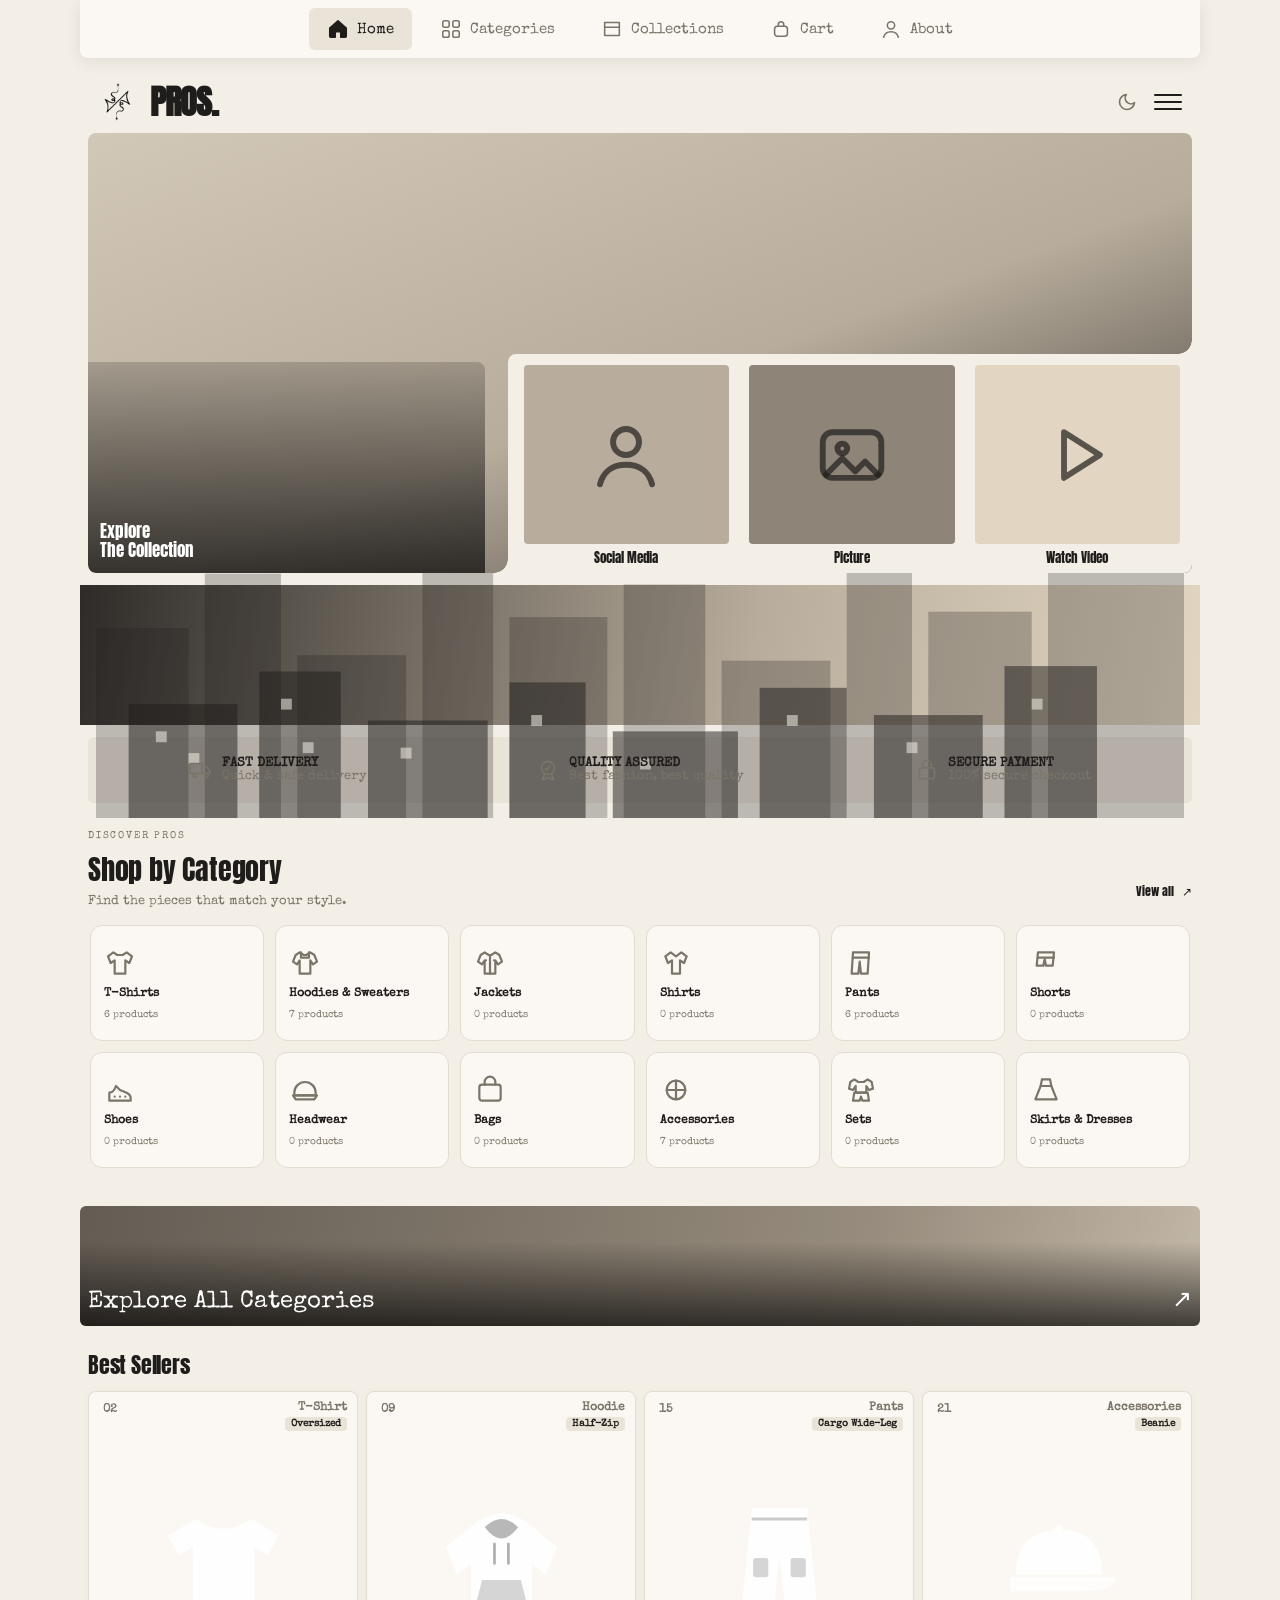
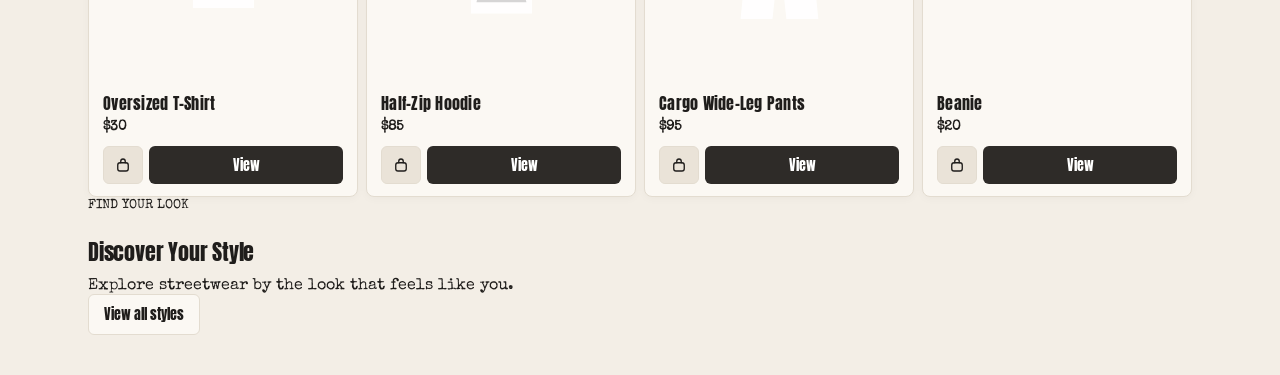
==== commit 7ca63a68: "Make Categories open the All Categories overview" ====
--- a/index.html
+++ b/index.html
@@ -11,7 +11,8 @@
 <link rel="stylesheet" href="assets/css/product-undo.css">
 <link rel="stylesheet" href="assets/css/product-taxonomy.css">
 <link rel="stylesheet" href="assets/css/home-category-strip.css">
-<!-- PROS refactor preview QA 5 -->
+<!-- PROS refactor preview QA 8 -->
+<link rel="icon" type="image/svg+xml" href="favicon.svg">
 </head>
 <body>
 <header>
@@ -20,7 +21,6 @@
 
  <div class="tl">
   <button data-go="home">Home</button>
-  <button data-go="category">Category</button>
   <button data-go="collection">Collections</button>
   <button data-go="about">About</button>
  </div>
@@ -53,11 +53,18 @@
   <div><svg viewBox="0 0 24 24"><path d="M2 6h11v9H2zM13 9h4l3 3v3h-7z"></path><circle cx="6" cy="17" r="1.6"></circle><circle cx="17" cy="17" r="1.6"></circle></svg><span><b>FAST DELIVERY</b>Quick &amp; safe delivery</span></div>
   <div><svg viewBox="0 0 24 24"><circle cx="12" cy="10" r="6"></circle><path d="M9 10l2 2 3-4M9 15l-2 6 5-2 5 2-2-6"></path></svg><span><b>QUALITY ASSURED</b>Best fashion, best quality</span></div>
   <div><svg viewBox="0 0 24 24"><rect x="5" y="10" width="14" height="10" rx="2"></rect><path d="M8 10V7a4 4 0 018 0v3"></path></svg><span><b>SECURE PAYMENT</b>100% secure checkout</span></div></div>
- <button class="all" id="allCatBtn" data-cat="All"><span>Explore All Categories</span><span>↗</span></button>
+ <button class="all" id="allCatBtn" data-categories-open><span>Explore All Categories</span><span>↗</span></button>
  <h2>Best Sellers</h2><div class="grid" id="best"></div>
 </section>
 <section class="view" id="category">
- <h2>Category</h2>
+ <p class="category-eyebrow">SHOP PROS</p>
+ <h2>ALL CATEGORIES</h2>
+ <p class="category-intro">Choose a category to start exploring. Use filters when you need more specific results.</p>
+ <div class="category-overview-grid" id="categoryOverview"></div>
+</section>
+<section class="view" id="catalog">
+ <button class="category-back" data-categories-open aria-label="Back to all categories">← All Categories</button>
+ <h2 id="catalogHeading">All Products</h2>
  <div id="azbar"></div>
  <div class="chips" id="catchips"></div>
  <div class="chips" id="stychips"></div>
@@ -176,7 +183,6 @@
   <p>Page navigation, social media, and more information.</p>
   <div class="menu-links">
    <button data-go="home"><svg viewBox="0 0 24 24"><path d="M3 11l9-8 9 8v9a1 1 0 01-1 1h-5v-6H9v6H4a1 1 0 01-1-1z"/></svg>Home</button>
-   <button data-go="category"><svg viewBox="0 0 24 24"><rect x="3" y="3" width="7" height="7" rx="2"/><rect x="14" y="3" width="7" height="7" rx="2"/><rect x="3" y="14" width="7" height="7" rx="2"/><rect x="14" y="14" width="7" height="7" rx="2"/></svg>Category</button>
    <button data-go="collection"><svg viewBox="0 0 24 24"><path d="M4 5h16v14H4z"/><path d="M4 10h16"/></svg>Collections</button>
    <button data-go="cart"><svg viewBox="0 0 24 24"><rect x="5" y="9" width="14" height="11" rx="3"/><path d="M9 9V7a3 3 0 016 0v2"/></svg>Cart</button>
   </div>
--- a/assets/css/product-information.css
+++ b/assets/css/product-information.css
@@ -11,3 +11,11 @@
 @media(max-width:640px){.pros-info-admin{padding:11px}.pros-info-table{min-width:300px}.pros-info-table th{width:40%}}
 
 /* PROS feature stylesheet extracted for maintainable ownership. */
+
+.pros-info-panel-head{display:flex;align-items:center;justify-content:space-between;gap:10px;margin:10px 0}
+.pros-info-panel-head h3{font-size:14px;margin:0}
+.pros-info-copy{flex:0 0 auto;border:1px solid var(--ln);border-radius:999px;padding:6px 10px;background:var(--sf);color:var(--tx);font:inherit;font-size:11px;line-height:1.2;cursor:pointer}
+.pros-info-copy:disabled{opacity:.55;cursor:wait}
+.pros-info-copy:focus-visible{outline:2px solid var(--tx);outline-offset:2px}
+.pros-info-copy-buffer{position:fixed;left:-9999px;top:0;width:1px;height:1px;opacity:0}
+@media(max-width:640px){.pros-info-panel-head{align-items:flex-start}.pros-info-copy{padding:6px 9px}}
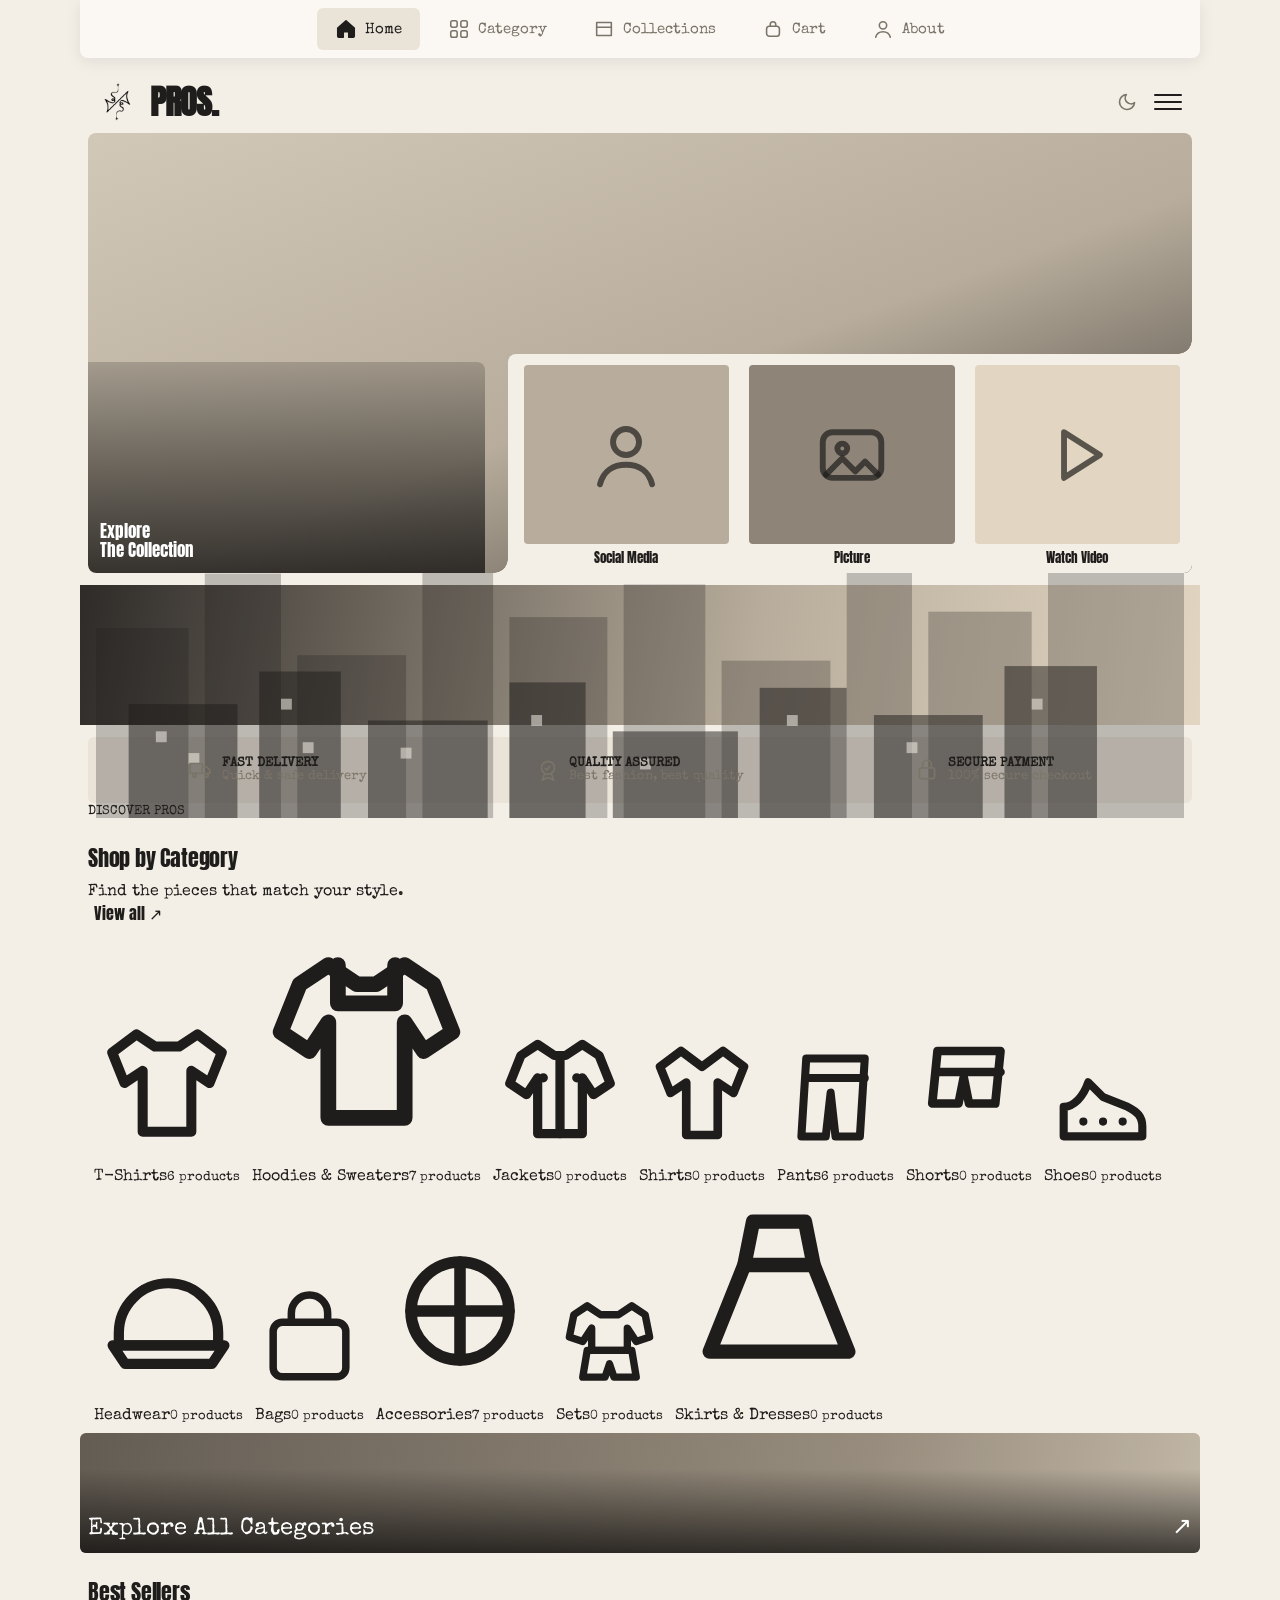
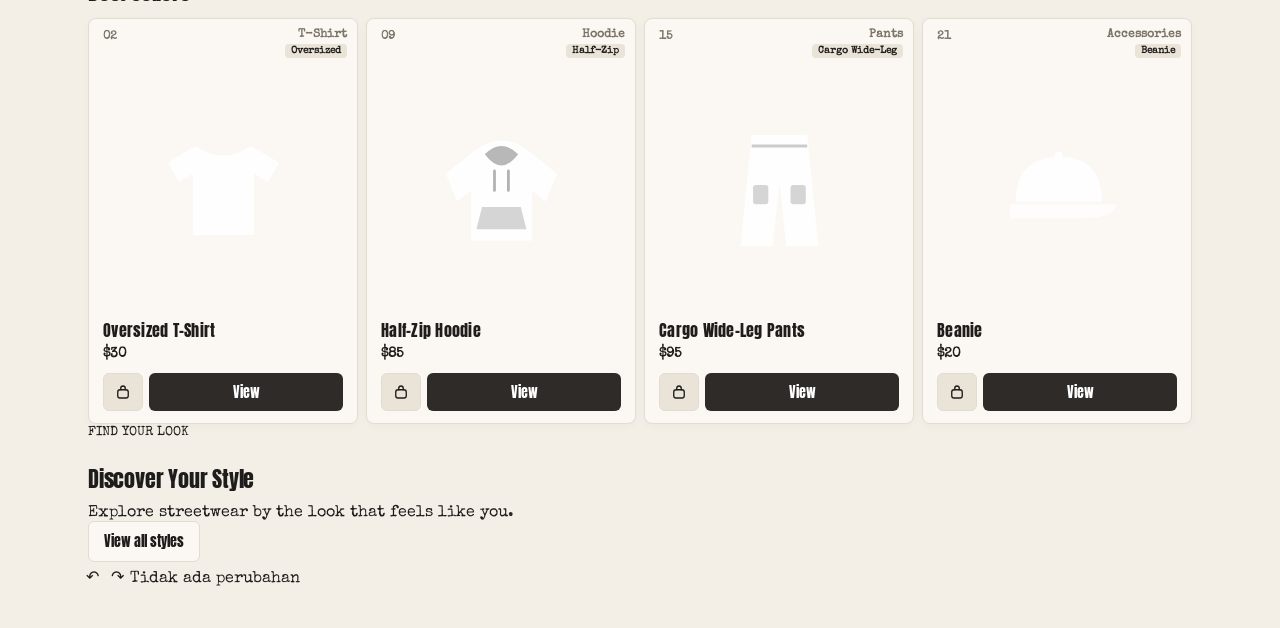
==== commit 73a7fc25: "Add size selector entry point to product detail" ====
--- a/index.html
+++ b/index.html
@@ -6,13 +6,664 @@
 <link href="https://fonts.googleapis.com/css2?family=Anton&amp;family=Special+Elite&amp;family=Permanent+Marker&amp;display=swap" rel="stylesheet">
 
 <link href="https://fonts.googleapis.com/css2?family=Inter:wght@400..800&amp;display=swap" rel="stylesheet">
-<link rel="stylesheet" href="assets/css/site.css">
-<link rel="stylesheet" href="assets/css/product-photo-tools.css"><link rel="stylesheet" href="assets/css/product-information.css">
-<link rel="stylesheet" href="assets/css/product-undo.css">
-<link rel="stylesheet" href="assets/css/product-taxonomy.css">
-<link rel="stylesheet" href="assets/css/home-category-strip.css">
-<!-- PROS refactor preview QA 8 -->
-<link rel="icon" type="image/svg+xml" href="favicon.svg">
+<style>
+@font-face{font-family:'Instrument Serif';src:url([data-uri]) format('woff2');font-style:normal;font-weight:400 700;font-display:swap;}
+@font-face{font-family:'Instrument Serif';src:url([data-uri]) format('woff2');font-style:italic;font-weight:400 700;font-display:swap;}
+
+@font-face{font-family:'Tanker';src:url([data-uri]) format('woff2');font-weight:400;font-style:normal;font-display:swap;}
+
+:root{--bg:#F3EEE6;--sf:#FBF8F3;--tx:#1F1D1B;--mu:#7B7469;--ln:#E3DCD0;--sage:#B8AD9C;--olive:#2E2B28;--sand:#E2D6C2;--mist:#D2C8B8;--deep:#3A3633;--pl:#EAE3D8;--hot:#C75B39;
+box-sizing:border-box;padding-top:env(safe-area-inset-top,0px)}
+@media (prefers-color-scheme:dark){:root:not([data-theme="light"]){--bg:#141312;--sf:#1E1C1A;--tx:#F0EAE0;--mu:#A39B8E;--ln:#2C2A27;--pl:#242220;--sage:#6E6458;--olive:#8A7761;--mist:#A59B8C;--deep:#2B2825;--sand:#4A433B;--hot:#D0643F}}
+:root[data-theme="dark"]{--bg:#141312;--sf:#1E1C1A;--tx:#F0EAE0;--mu:#A39B8E;--ln:#2C2A27;--pl:#242220;--sage:#6E6458;--olive:#8A7761;--mist:#A59B8C;--deep:#2B2825;--sand:#4A433B;--hot:#D0643F}
+*{box-sizing:border-box;margin:0}
+html,body{background:var(--bg);color:var(--tx);font-family:'Inter',system-ui,sans-serif;-webkit-tap-highlight-color:transparent}
+body{max-width:520px;margin:0 auto;padding-bottom:calc(104px + env(safe-area-inset-bottom,0px));min-height:100vh;display:flex;flex-direction:column}
+button{font:inherit;color:inherit;background:none;border:0;cursor:pointer}
+:focus-visible{outline:2px solid var(--olive);outline-offset:2px}
+header{display:flex;align-items:center;gap:10px;padding:12px 14px 6px;position:relative}
+.logo{font-size:34px;font-weight:800;letter-spacing:-1px;margin-right:auto;cursor:pointer}
+.mark{width:46px;height:46px;object-fit:contain;flex:none;display:block}
+@media (prefers-color-scheme:dark){:root:not([data-theme="light"]) .mark{filter:invert(1)}}
+:root[data-theme="dark"] .mark{filter:invert(1)}
+.tl{display:none}
+
+.header-actions{display:flex;align-items:center;gap:6px}
+.theme-btn{width:34px;height:30px;display:grid;place-items:center;color:var(--mu);border-radius:4px}
+.theme-btn svg{width:20px;height:20px;stroke:currentColor;fill:none;stroke-width:2;stroke-linecap:round;stroke-linejoin:round}
+.theme-btn .sun-icon { display: none; }
+.theme-btn .moon-icon { display: block; }
+:root[data-theme="dark"] .theme-btn .sun-icon { display: block; }
+:root[data-theme="dark"] .theme-btn .moon-icon { display: none; }
+
+.burger{width:36px;height:32px;display:flex;flex-direction:column;justify-content:center;gap:5px;padding:4px;border-radius:4px;cursor:pointer}
+.burger span{display:block;height:2px;width:100%;background:var(--tx);border-radius:2px}
+
+.search{display:flex;align-items:center;gap:10px;margin:4px 8px 12px;background:#E4DDD0;border-radius:6px;padding:0 12px;height:42px}
+:root[data-theme="dark"] .search{background:var(--sf)}
+.search input{flex:1;border:0;background:none;font:inherit;color:var(--tx);outline:none;min-width:0}
+.search svg{width:20px;height:20px;stroke:var(--mu);fill:none;stroke-width:2.2;flex:none}
+.view{display:none;padding:0 8px}.view.on{display:block}
+#home{padding:0}
+#home>*:not(.banner):not(.hero){padding-left:8px;padding-right:8px}
+h2{font-size:22px;font-weight:700;letter-spacing:-.2px;margin:22px 0 10px}
+
+/* Hero Frame */
+.hero{position:relative;height:320px;border-radius:8px;background:linear-gradient(160deg,var(--mist) 0%,var(--sage) 55%,var(--deep) 100%);overflow:hidden;margin:0 8px;display:flex;align-items:center;justify-content:center}
+.hero.im{background-size:cover!important;background-position:center!important}
+.hero-default-content{position:absolute;inset:0;display:flex;flex-direction:column;justify-content:flex-end;padding:16px;pointer-events:none}
+.hero .big{position:absolute;left:50%;top:6px;transform:translateX(-30%);font-size:96px;font-weight:800;color:rgba(255,255,255,.22);line-height:1}
+.hero .exp{position:absolute;left:0;bottom:0;width:36%;height:48%;background:linear-gradient(180deg,rgba(31,29,27,.2),rgba(31,29,27,.85));border-radius:0 8px 0 8px;color:#fff;padding:12px;display:flex;align-items:flex-end;font-size:17px;line-height:1.15;text-align:left;pointer-events:auto}
+.hero .pan{position:absolute;right:0;bottom:0;width:62%;background:var(--bg);border-radius:8px 0 0 0;padding:10px 6px 0 10px;display:grid;grid-template-columns:repeat(3,1fr);gap:8px;pointer-events:auto}
+.hero .pan::before,.hero .pan::after{content:"";position:absolute;width:14px;height:14px;pointer-events:none;background:radial-gradient(circle at 0 0,transparent 13.5px,var(--bg) 14px)}
+.hero .pan::before{right:0;top:-14px}
+.hero .pan::after{left:-14px;bottom:0}
+.card-price.pr2{display:inline-flex;align-items:center;gap:5px;align-self:flex-start;background:var(--hot);color:#fff;padding:3px 10px 3px 8px;border-radius:999px;letter-spacing:.2px}
+.card-price.pr2 svg{width:12px;height:12px;fill:none;stroke:#fff;stroke-width:2;stroke-linecap:round;stroke-linejoin:round;flex:none}
+.pan button{text-align:center;font-size:12.5px;padding-bottom:6px}
+.pan i{display:grid;place-items:center;aspect-ratio:1.15/1;border-radius:4px;margin-bottom:4px}
+
+.banner{margin-top:12px;border-radius:0;height:140px;background:linear-gradient(100deg,var(--olive),var(--sage) 60%,var(--sand));color:#fff;display:flex;align-items:center;justify-content:space-between;padding:0 16px;width:100%;text-align:left}
+.banner b{font-size:26px;line-height:1.1;font-weight:800;display:block}
+.banner b:after{content:"";display:block;width:60px;height:2px;background:#fff;margin-top:12px}
+.banner span{font-size:13px}
+.trust{display:grid;grid-template-columns:repeat(3,1fr);margin:12px 8px 0;background:var(--pl);padding:20px 8px;border-radius:6px}
+.trust div{display:flex;gap:8px;align-items:center;font-size:9.5px;color:var(--mu);justify-content:center}
+.trust svg{width:26px;height:26px;stroke:var(--mu);fill:none;stroke-width:1.6;flex:none}
+.trust b{display:block;color:var(--tx);font-size:9.5px;font-weight:700}
+.cats{display:grid;grid-template-columns:repeat(4,1fr);gap:6px}
+.cat{aspect-ratio:1/1.5;border-radius:6px;padding:8px;display:flex;flex-direction:column;justify-content:flex-end;align-items:flex-start;text-align:left;color:#fff;font-size:15px;gap:4px;min-width:0;position:relative;background-size:cover!important;background-position:center!important;overflow:hidden}
+.cat::before{content:"";position:absolute;inset:0;background:linear-gradient(180deg,rgba(0,0,0,0.1) 30%,rgba(0,0,0,0.75) 100%);z-index:1}
+.cat>*{position:relative;z-index:2}
+.cat{overflow:hidden;word-break:break-word}.sh{display:none}@media(max-width:560px){.cat{font-size:14px}.lg{display:none}.sh{display:inline}}
+.cat i{font-style:normal;font-size:18px}
+.all{margin-top:8px;width:100%;height:88px;border-radius:6px;background:linear-gradient(100deg,#6F675D,#A89C8B 70%,#D8CCB9);color:#fff;display:flex;align-items:flex-end;justify-content:space-between;padding:12px;font-size:24px;position:relative;overflow:hidden;background-size:cover!important;background-position:center!important}
+.all::before{content:"";position:absolute;inset:0;background:linear-gradient(180deg,rgba(0,0,0,0.1) 30%,rgba(0,0,0,0.7) 100%);z-index:1}
+.all>*{position:relative;z-index:2}
+.chips{display:flex;gap:8px;overflow-x:auto;padding:2px 0 12px;scrollbar-width:none}
+.chip{flex:none;padding:9px 15px;border-radius:6px;border:1px solid var(--ln);background:var(--sf);font-size:14px}
+.chip.on{background:var(--olive);color:#fff;border-color:var(--olive)}
+.grid{display:grid;grid-template-columns:1fr 1fr;gap:8px}
+.crow{display:flex;align-items:flex-start;gap:8px}.crow .chips{flex:1;min-width:0}.rt{display:flex;gap:8px;flex:none;padding:2px 0 12px}
+.azb{display:grid;grid-template-columns:repeat(9,1fr);gap:6px;margin-bottom:12px}.azb button{aspect-ratio:1;border-radius:6px;border:1px solid var(--ln);background:var(--sf);font-weight:600;font-size:14px}.azb button.on{background:var(--olive);color:#fff;border-color:var(--olive)}.azb button:disabled{opacity:.3;cursor:default}.azn{color:var(--mu);font-size:13px;margin:-2px 0 12px}
+@media(min-width:900px){.azb{grid-template-columns:repeat(13,1fr);max-width:640px}}
+.azh{display:flex;align-items:center;justify-content:space-between;width:100%;background:var(--sf);border:1px solid var(--ln);border-radius:6px;padding:11px 14px;font-weight:600;margin-bottom:10px}.azh span{color:var(--mu);font-weight:400;font-size:13px}
+.az{grid-column:1/-1;font-size:20px;font-weight:700;margin:10px 0 0;padding-bottom:4px;border-bottom:1px solid var(--ln)}
+
+/* About poster */
+.ab{background:#141312;color:#F3EEE6;margin:0 -8px;padding:0 0 8px;overflow:hidden;font-family:'Inter',system-ui,sans-serif}
+.ab h2{display:none}
+.ab-hero{position:relative;height:300px;background:radial-gradient(ellipse at 50% 30%,#3A3633 0%,#141312 70%);display:flex;flex-direction:column;align-items:center;justify-content:center;gap:10px;padding:16px;overflow:hidden}
+.ab-ghost{position:absolute;width:260px;height:260px;object-fit:contain;opacity:.07;filter:invert(1);top:50%;left:50%;transform:translate(-50%,-50%) rotate(-12deg);pointer-events:none}
+.ab-title{position:relative;z-index:2}
+.ab-cta{position:relative;z-index:2;background:#F3EEE6;color:#141312;padding:14px 16px;transform:rotate(-1.5deg);max-width:300px;box-shadow:4px 4px 0 #C75B39}
+.ab-cta p{font-size:14px;font-weight:700;line-height:1.35;margin-bottom:10px}
+.ab-btn{background:#141312;color:#F3EEE6;padding:8px 14px;font-size:13px;font-weight:700;letter-spacing:.3px;border-radius:2px}
+.ab-tear{height:22px;background:#F3EEE6;clip-path:polygon(0 45%,5% 15%,11% 60%,18% 20%,25% 55%,32% 10%,40% 50%,47% 25%,54% 65%,62% 15%,69% 55%,77% 20%,84% 60%,91% 15%,100% 45%,100% 100%,0 100%);margin:-1px 0}
+.ab-tear-b{background:#2A2825;clip-path:polygon(0 60%,7% 25%,15% 65%,22% 20%,31% 60%,38% 15%,46% 55%,55% 25%,63% 65%,71% 20%,80% 55%,88% 25%,95% 60%,100% 30%,100% 100%,0 100%)}
+.ab-sec{padding:24px 14px 26px;display:flex;flex-direction:column;align-items:flex-start;gap:14px}
+.ab-sec-a{background:#141312}
+.ab-sec-b{background:#141312;align-items:flex-end}
+.ab-paper{background:#F3EEE6;color:#141312;padding:14px 16px;transform:rotate(1deg);font-size:14px;line-height:1.6;box-shadow:-4px 4px 0 #3A3633}
+.ab-paper p{margin:0}
+.ab-dark{background:#1E1C1A;border:1px solid #3A3633;padding:14px 16px;font-size:14px;line-height:1.6;color:#E2D6C2;transform:rotate(-1deg);box-shadow:4px 4px 0 #F3EEE6;max-width:100%}
+.ab-dark p+p{margin-top:12px}
+.rs{display:flex;flex-wrap:wrap;gap:3px;align-items:center;line-height:1}
+.rs span{display:inline-block;font-weight:800;padding:2px 4px 3px;line-height:1.05;box-shadow:2px 2px 0 rgba(0,0,0,.45)}
+.rs-xl span{font-size:54px;letter-spacing:-1px}
+.rs-md span{font-size:20px;letter-spacing:1px}
+.rs-lg span{font-size:26px}
+.rs-lg{font-size:26px}
+/* Product Cards */
+.card{background:var(--sf);border:1px solid var(--ln);border-radius:8px;overflow:hidden;display:flex;flex-direction:column;padding:10px;box-shadow:0 2px 8px rgba(31,29,27,0.03);transition:transform .2s, box-shadow .2s;}
+.card:hover{transform:translateY(-2px);box-shadow:0 4px 12px rgba(31,29,27,0.08);}
+.card-top-info{display:flex;justify-content:space-between;align-items:flex-start;margin-bottom:8px;min-height:22px}
+.card-code{font-size:12px;font-weight:700;color:var(--mu);padding:2px 4px}
+.card-tags{display:flex;flex-direction:column;align-items:flex-end;gap:3px}
+.card-cat{font-size:12px;font-weight:600;color:var(--mu)}
+.card-sty{background:var(--pl);color:var(--tx);font-size:10px;font-weight:600;padding:2px 6px;border-radius:4px;display:inline-block}
+
+.th{position:relative;aspect-ratio:1/1;border-radius:6px;display:grid;place-items:center;font-size:52px;font-weight:800;color:rgba(255,255,255,.9);cursor:pointer;background-size:cover!important;background-position:center!important;overflow:hidden}
+
+.card .in{padding:8px 4px 2px;display:flex;flex-direction:column;gap:6px;flex:1}
+.card b{font-size:14px;font-weight:700;cursor:pointer;line-height:1.22}
+.card-price{font-size:14px;font-weight:700;color:var(--tx);margin-top:2px}
+
+.row{display:flex;gap:6px;margin-top:auto;padding-top:6px}
+.add{flex:none;width:40px;height:38px;border-radius:6px;display:grid;place-items:center;background:var(--pl);color:var(--tx);border:1px solid var(--ln)}
+.add svg{width:18px;height:18px;stroke:currentColor;fill:none;stroke-width:1.8;stroke-linecap:round;stroke-linejoin:round}
+.vw{flex:1;height:38px;border-radius:6px;background:var(--olive);color:#fff;font-size:14px;font-weight:600}
+
+.empty{padding:36px 8px;text-align:center;color:var(--mu)}
+.item{display:flex;gap:12px;align-items:center;background:var(--sf);border:1px solid var(--ln);border-radius:8px;padding:10px;margin-bottom:10px}
+.item .th{width:64px;height:64px;aspect-ratio:auto;border-radius:6px;font-size:28px;flex:none}
+.item>div:nth-child(3){flex:1;min-width:0;cursor:pointer}
+.rm{padding:8px;color:var(--mu)}
+.ck{flex:none;width:28px;height:28px;border-radius:6px;border:2px solid var(--mu);display:grid;place-items:center;color:#fff;font-size:15px;font-weight:700}.ck.on{background:var(--olive);border-color:var(--olive)}
+.item.done{opacity:.6}.item.done b{text-decoration:line-through}
+.ct{display:flex;justify-content:space-between;align-items:center;font-weight:700;font-size:16px;margin:18px 0 10px}.ct span{background:var(--pl);border-radius:4px;padding:2px 10px;font-size:13px;font-weight:600}.cn{color:var(--mu);font-size:13px;line-height:1.45;margin-top:14px}
+.card2{background:var(--sf);border:1px solid var(--ln);border-radius:8px;padding:16px;margin-bottom:10px;line-height:1.5}
+.card2 h3{font-size:18px;margin-bottom:6px}
+.gal{display:grid;grid-template-columns:1fr 1fr;gap:8px}
+.g{border-radius:8px;overflow:hidden;background:var(--sf);border:1px solid var(--ln)}
+.g .m{aspect-ratio:3/4;display:grid;place-items:center;color:#fff;font-size:13px;position:relative;text-align:center;padding:8px;background-size:cover!important;background-position:center!important}
+.g em{font-style:normal;position:absolute;top:8px;right:8px;background:rgba(0,0,0,.4);padding:3px 8px;border-radius:4px;font-size:11px}
+.g a{display:block;padding:9px 12px;font-size:13px;font-weight:600;text-decoration:none;color:inherit}
+.set{display:flex;justify-content:space-between;align-items:center;gap:10px;background:var(--sf);border:1px solid var(--ln);border-radius:8px;padding:16px;margin-bottom:10px}
+.pill{background:var(--olive);color:#fff;padding:10px 18px;border-radius:6px;font-weight:600}
+
+/* Styling Halaman Explore Collection */
+.col-card { background: var(--sf); border: 1px solid var(--ln); border-radius: 8px; overflow: hidden; margin-bottom: 16px; padding: 14px; display: grid; grid-template-columns: 240px 1fr; gap: 16px; align-items: start; }
+@media(max-width:768px){ .col-card { grid-template-columns: 1fr; } }
+.col-img-wrap { width: 100%; aspect-ratio: 4/5; background: var(--ln); border-radius: 6px; overflow: hidden; position: relative; background-size: cover !important; background-position: center !important; display: grid; place-items: center; color: rgba(255,255,255,0.8); font-size: 20px; font-weight: 700; cursor: zoom-in; }
+.col-content { display: flex; flex-direction: column; min-width: 0; }
+.col-title { font-size: 18px; font-weight: 700; margin: 0 0 4px; }
+.col-desc { color: var(--mu); font-size: 13px; line-height: 1.4; margin-bottom: 12px; }
+.col-items-title { font-size: 12px; font-weight: 700; text-transform: uppercase; letter-spacing: .5px; color: var(--mu); margin-bottom: 8px; }
+.col-items-grid { display: grid; gap: 8px; }
+.col-item-row { display: flex; align-items: center; gap: 10px; background: var(--bg); border: 1px solid var(--ln); border-radius: 6px; padding: 6px 10px; }
+.col-item-thumb { width: 38px; height: 38px; border-radius: 4px; background: var(--ln); flex: none; background-size: cover !important; background-position: center !important; display: grid; place-items: center; font-size: 12px; font-weight: 800; color: #fff; cursor: pointer; }
+.col-item-info { flex: 1; min-width: 0; }
+.col-item-name { font-size: 13px; font-weight: 600; white-space: nowrap; overflow: hidden; text-overflow: ellipsis; cursor: pointer; }
+.col-item-cat { font-size: 11px; color: var(--mu); }
+
+
+/* Related products on product detail */
+.detail-explore{margin:34px 0 28px}
+.detail-explore h2{margin:0 0 16px}
+.detail-explore .grid{row-gap:18px}
+.explore-all{width:100%;min-height:58px;margin-top:22px;padding:14px 18px;border:1px solid var(--ln);border-radius:7px;background:var(--sf);color:var(--tx);display:flex;align-items:center;justify-content:space-between;gap:12px;font:inherit;font-weight:700;text-align:left;cursor:pointer;transition:background .2s,border-color .2s}
+.explore-all:hover{background:var(--ln);border-color:var(--mu)}
+.explore-all span:last-child{font-size:22px}
+
+/* detail */
+.dh{display:flex;align-items:center;gap:14px;margin:8px 0}
+.back{width:44px;height:44px;border-radius:6px;background:#E4DDD0;font-size:24px;color:var(--mu)}
+.pd{display:grid;gap:18px;min-width:0}.pd>div,.pd .info,.pd details,.pd .detail-copy{min-width:0;max-width:100%;box-sizing:border-box}
+.gal2{display:grid;grid-template-columns:minmax(0,1fr) 76px;gap:10px}
+.mi{aspect-ratio:1/1;border-radius:6px;position:relative;display:grid;place-items:center;overflow:hidden;color:rgba(255,255,255,.85);font-size:110px;font-weight:800;background-size:cover!important;background-position:center!important}
+.mi{touch-action:pan-y;user-select:none;-webkit-user-select:none}.mi>span{transition:transform .25s}.mi.z>span{transform:scale(1.7)}
+.dots{position:absolute;bottom:12px;left:50%;transform:translateX(-50%);display:flex;gap:6px}
+.dots i{width:8px;height:8px;border-radius:50%;background:rgba(0,0,0,.25)}.dots i.on{background:rgba(0,0,0,.6)}
+.zm{position:absolute;right:10px;bottom:8px;width:38px;height:38px;border-radius:6px;background:rgba(255,255,255,.6);display:grid;place-items:center}
+.zm svg{width:22px;height:22px;stroke:#444;fill:none;stroke-width:2}
+.tb{position:relative}.tbi{position:absolute;inset:0;overflow-y:auto;display:grid;grid-auto-rows:calc((100% - 16px)/3);gap:8px;scroll-snap-type:y mandatory;scrollbar-width:none;overscroll-behavior:contain}.tbi::-webkit-scrollbar{display:none}.tbi button{scroll-snap-align:start}
+.tb button{flex:1;border-radius:6px;border:2px solid transparent;display:grid;place-items:center;font-size:18px;font-weight:800;color:rgba(255,255,255,.85);min-height:0;background-size:cover!important;background-position:center!important}
+.tb button.on{border-color:var(--tx)}
+.pt{font-size:24px;font-weight:700;line-height:1.15;margin:4px 0 12px}
+.price-note{font-size:12px;color:var(--mu);margin-top:-6px;margin-bottom:12px;line-height:1.4}
+.pdl{font-weight:700;margin:6px 0}
+details{border-bottom:1px solid var(--ln)}
+summary{list-style:none;display:flex;justify-content:space-between;padding:12px 2px;cursor:pointer;font-weight:600}
+summary::-webkit-details-marker{display:none}
+summary:after{content:"⌄";color:var(--mu)}
+details[open] summary:after{content:"⌃"}
+details p{padding:0 2px 12px;color:var(--mu);line-height:1.5;font-size:14px}
+.detail-copy{padding:0 2px 14px;color:var(--tx);font-size:15px;line-height:1.75;overflow-wrap:anywhere;min-width:0;max-width:100%;box-sizing:border-box}
+.detail-copy p{padding:0;margin:0 0 12px;color:inherit;font-size:inherit;line-height:inherit}
+.detail-copy p:last-child{margin-bottom:0}
+/* Instrument Serif applies only to customer-facing Top Highlight, Product Specifications and Product Description. Size Guide and all other site text remain unchanged. */
+.detail-copy.modern-font,
+.detail-copy.modern-font *{
+  font-family: "Instrument Serif", Georgia, serif !important;
+  font-size: 15px;
+  font-weight: 400;
+  line-height: 1.55;
+  letter-spacing: .1px;
+  text-transform: none;
+}
+.detail-copy.modern-font strong,
+.detail-copy.modern-font b{font-size:16px;font-weight:700}
+.detail-copy.modern-font em,
+.detail-copy.modern-font i{font-style:italic}
+.detail-copy.modern-font u{text-decoration:underline}
+.detail-copy.modern-font p{font-size:15px;line-height:1.55;margin:0 0 12px}
+.detail-copy.modern-font ul,
+.detail-copy.modern-font ol{padding-left:24px;margin:0 0 12px}
+.detail-copy.modern-font li{margin:0 0 6px}
+
+.size-table-wrap{display:block;width:100%;max-width:100%;min-width:0;box-sizing:border-box;overflow-x:scroll;overflow-y:hidden;margin:2px 0 14px;border:1px solid var(--ln);border-radius:6px;-webkit-overflow-scrolling:touch;overscroll-behavior-x:contain;touch-action:pan-x pan-y;scrollbar-width:thin;position:relative}
+.size-table{width:max-content;min-width:100%;max-width:none;border-collapse:separate;border-spacing:0;font-size:13px;line-height:1.45;white-space:nowrap;table-layout:auto}
+.size-table th,.size-table td{padding:10px 12px;text-align:left;border-bottom:1px solid var(--ln);min-width:104px}
+.size-table th{background:var(--pl);font-weight:700;color:var(--tx)}
+.size-table th:first-child,.size-table td:first-child{position:sticky;left:0;min-width:78px;z-index:2;box-shadow:2px 0 5px rgba(0,0,0,.09)}
+.size-table thead th:first-child{z-index:3;background:var(--pl)}
+.size-table tbody td:first-child{background:var(--bg);font-weight:600}
+.size-table tbody tr:nth-child(even) td:first-child{background:var(--sf)}
+.size-table tr:last-child td{border-bottom:0}
+.size-admin-preview{width:100%;max-width:100%;min-width:0;box-sizing:border-box;overflow:hidden;margin:8px 0 14px;padding:10px;border:1px solid var(--ln);border-radius:6px;background:var(--sf)}
+.size-admin-preview .preview-label{font-size:11px;font-weight:700;color:var(--mu);letter-spacing:.04em;text-transform:uppercase;margin-bottom:8px}
+.size-admin-preview .size-table-wrap{width:100%;max-width:100%;min-width:0;overflow-x:scroll;overscroll-behavior-x:contain;-webkit-overflow-scrolling:touch;touch-action:pan-x pan-y}
+.size-admin-preview .size-table{min-width:max-content}
+.size-admin-preview .size-empty{font-size:12px;color:var(--mu);line-height:1.5}
+.size-editor{border:1px solid var(--ln);border-radius:7px;overflow:hidden;margin:8px 0 12px;background:var(--bg)}
+.size-editor-head{display:flex;align-items:center;justify-content:space-between;gap:8px;flex-wrap:wrap;padding:9px;background:var(--sf);border-bottom:1px solid var(--ln)}
+.size-editor-actions{display:flex;gap:6px;flex-wrap:wrap}.size-editor-actions button{border:1px solid var(--ln);border-radius:5px;padding:7px 9px;background:var(--bg);font-size:12px;font-weight:700}
+.size-editor-scroll{overflow-x:auto;max-width:100%;-webkit-overflow-scrolling:touch;overscroll-behavior-x:contain;touch-action:pan-x pan-y;scrollbar-width:thin}
+.size-editor-table{border-collapse:separate;border-spacing:0;min-width:max-content;width:100%}
+.size-editor-table th,.size-editor-table td{padding:5px;border-right:1px solid var(--ln);border-bottom:1px solid var(--ln);min-width:112px}
+.size-editor-table th{background:var(--pl);font-size:12px;text-align:left}
+.size-editor-table th:first-child,.size-editor-table td:first-child{position:sticky;left:0;z-index:2;background:var(--sf);box-shadow:2px 0 5px rgba(0,0,0,.09)}
+.size-editor-table thead th:first-child{z-index:3;background:var(--pl)}
+.size-editor-table input{width:100%;min-width:95px;padding:9px 8px;border:1px solid var(--ln);border-radius:4px;background:var(--bg);color:var(--tx);font:inherit;font-size:13px}
+.size-editor-table .row-tools{min-width:42px;width:42px;text-align:center}.size-editor-table .row-tools button{border:0;border-radius:4px;background:#eee3da;padding:7px;color:#5d3828}
+.color-hex-row{display:flex;align-items:center;gap:8px;flex-wrap:wrap}
+ .color-hex-row .in2{flex:1;min-width:130px}
+/* Product color variants */
+.product-colors{margin:12px 0 16px;display:flex;flex-direction:column;gap:8px}
+.product-colors-label{font-size:13px;color:var(--mu);font-weight:600}
+.product-color-options{display:flex;gap:10px;flex-wrap:wrap;align-items:center}
+.product-color-swatch{width:34px;height:34px;border-radius:50%;border:2px solid var(--ln);box-shadow:inset 0 0 0 1px rgba(0,0,0,.12);padding:0;position:relative}
+.product-color-swatch[aria-pressed="true"]{outline:2px solid var(--tx);outline-offset:3px}
+.product-color-name{font-size:12px;color:var(--mu);margin-left:2px}
+.color-variant-admin{border:1px solid var(--ln);border-radius:7px;padding:10px;margin:8px 0;background:var(--sf)}
+.color-variant-admin .variant-fields{display:grid;grid-template-columns:1fr 1fr;gap:8px;align-items:end}
+.color-variant-admin .variant-preview{width:34px;height:34px;border-radius:50%;border:1px solid var(--ln);display:inline-block;vertical-align:middle}
+.color-variant-admin .variant-tools{display:flex;gap:8px;align-items:center;flex-wrap:wrap;margin-top:8px}
+.color-pick-overlay{position:fixed;inset:0;background:rgba(0,0,0,.88);z-index:100;display:flex;flex-direction:column;align-items:center;justify-content:center;padding:18px;gap:12px}
+.color-pick-overlay img{display:block;max-width:92vw;max-height:72vh;width:auto;height:auto;object-fit:contain;touch-action:pan-y;cursor:crosshair}
+.color-pick-overlay .pick-help{color:#fff;text-align:center;font-size:13px;line-height:1.45}
+.color-pick-overlay button{background:#eee3da;color:#241f1b;border-radius:6px;padding:10px 16px;font-weight:700}
+.vids{display:flex;gap:8px;margin:10px 0 6px}
+.vid{position:relative;flex:1;min-width:0;aspect-ratio:1.4/1;background:var(--ln);border-radius:6px;display:grid;place-items:center;overflow:hidden}
+.vid-preview{position:absolute;inset:0;width:100%;height:100%;object-fit:cover;background:#171717}
+.vid-play{position:absolute;z-index:2;width:42px;height:42px;border-radius:50%;background:rgba(0,0,0,.58);display:grid;place-items:center;pointer-events:none}
+.vid-play svg{width:22px;height:22px;fill:#fff;margin-left:3px}
+.bar{position:fixed;bottom:0;left:50%;transform:translateX(-50%);width:100%;max-width:520px;display:flex;gap:10px;padding:10px 8px calc(10px + env(safe-area-inset-bottom,0px));background:var(--bg);z-index:6}
+.bn{flex:1;background:var(--olive);color:#fff;padding:15px;border-radius:6px;font-weight:700;font-size:18px}
+.bc{width:58px;border-radius:6px;background:#E4DDD0;display:grid;place-items:center}
+.bc svg{width:26px;height:26px;stroke:#444;fill:none;stroke-width:1.8;stroke-linecap:round}
+.bar{display:none}body.det .bar{display:flex}
+.zv{position:fixed;inset:0;background:rgba(24,22,20,.94);display:none;z-index:20;overflow:hidden}.zv.on{display:block}
+.zs{position:absolute;inset:0;display:grid;place-items:center;touch-action:none}
+.zi{width:min(92vw,80vh);aspect-ratio:1;border-radius:6px;display:grid;place-items:center;font-size:30vmin;font-weight:800;color:rgba(255,255,255,.85);will-change:transform;user-select:none;-webkit-user-select:none;cursor:grab}
+.zc{position:absolute;top:calc(12px + env(safe-area-inset-top,0px));right:12px;display:flex;gap:8px;z-index:2}
+.zc button{width:44px;height:44px;border-radius:6px;background:rgba(255,255,255,.18);color:#fff;font-size:22px}
+.zh{position:absolute;bottom:calc(16px + env(safe-area-inset-bottom,0px));left:0;right:0;text-align:center;color:rgba(255,255,255,.6);font-size:13px;pointer-events:none}
+.ad{position:fixed;inset:0;background:var(--bg);z-index:30;overflow:auto;display:none;padding:14px 8px 140px}.ad.on{display:block}#adc{max-width:720px;margin:0 auto}
+.fl{display:block;margin:12px 0 4px;font-size:13px;color:var(--mu)}
+.in2,.ad textarea,.ad select{width:100%;padding:11px 12px;border-radius:6px;border:1px solid var(--ln);background:var(--sf);color:var(--tx);font:inherit}.rich-toolbar{display:flex;flex-wrap:wrap;gap:6px;padding:8px;border:1px solid var(--ln);border-bottom:0;border-radius:6px 6px 0 0;background:var(--sf)}.rich-toolbar button{min-width:36px;min-height:34px;padding:5px 9px;border:1px solid var(--ln);border-radius:4px;background:var(--bg);color:var(--tx);font:inherit;font-size:13px}.rich-toolbar span{width:1px;background:var(--ln);margin:3px 2px}.rich-editor{min-height:150px;max-height:360px;overflow:auto;padding:12px;border:1px solid var(--ln);border-radius:0 0 6px 6px;background:var(--sf);color:var(--tx);font:inherit;line-height:1.6;outline:none}.rich-editor:focus{border-color:var(--tx)}.rich-editor:empty:before{content:attr(data-placeholder);color:var(--mu);pointer-events:none}.rich-editor p{margin:0 0 10px}.rich-editor ul,.rich-editor ol{padding-left:24px;margin:6px 0}
+.arow{display:flex;gap:10px;align-items:center;background:var(--sf);border:1px solid var(--ln);border-radius:6px;padding:10px;margin-bottom:8px}
+.athumb{flex:none;width:56px;height:56px;border-radius:6px;background:var(--ln);display:grid;place-items:center;overflow:hidden;background-size:cover!important;background-position:center!important}.athumb img,.athumb video{width:100%;height:100%;object-fit:cover}
+.mu{color:var(--mu);font-size:13px}.tabs{display:flex;gap:8px;margin-bottom:10px}.cb{display:flex;gap:8px;align-items:center;margin:10px 0}
+.th2{position:relative;display:inline-block;width:72px;height:72px;margin:0 8px 8px 0;border-radius:6px;overflow:hidden;background:var(--ln);vertical-align:top;background-size:cover!important;background-position:center!important}.th2 img,.th2 video{width:100%;height:100%;object-fit:cover}.th2 span{position:absolute;inset:0;display:grid;place-items:center}.th2 button{position:absolute;top:2px;right:2px;width:22px;height:22px;border-radius:50%;background:rgba(0,0,0,.6);color:#fff;font-size:12px}
+.up{display:inline-block;cursor:pointer;margin-top:4px;position:relative;overflow:hidden}.fi{position:absolute;inset:0;width:100%;height:100%;opacity:0;cursor:pointer;font-size:0}
+.abar{position:fixed;left:0;right:0;bottom:0;display:flex;gap:10px;align-items:center;justify-content:flex-end;padding:12px 8px calc(12px + env(safe-area-inset-bottom,0px));background:var(--sf);border-top:1px solid var(--ln);z-index:35}.abar span{flex:1;font-size:13px;color:var(--mu)}
+.banner.im{height:auto;padding:0;background:none;display:block}.banner.im img,.banner.im video{width:100%;height:auto;max-height:320px;object-fit:cover;border-radius:0;display:block}
+.gal{align-items:start}.vm{aspect-ratio:auto!important;padding:0!important;background:#000!important}.vm video{width:100%;height:auto;max-height:420px;display:block}
+.evs{display:flex;gap:8px;overflow-x:auto;padding-bottom:6px;scrollbar-width:none}.evi{flex:none;width:200px}.evi img{width:100%;aspect-ratio:4/5;object-fit:cover;border-radius:6px;display:block}.evi div{font-size:13px;margin-top:6px}
+.sls{display:flex;flex-wrap:wrap;gap:8px}.sl{display:flex;align-items:center;gap:8px;background:var(--sf);border:1px solid var(--ln);border-radius:6px;padding:10px 16px;text-decoration:none;color:var(--tx);font-size:14px}.sl b{background:var(--olive);color:#fff;border-radius:4px;padding:3px 10px;font-size:12px}.sl span{color:var(--mu)}
+.tg{display:inline-block;font-size:11px;padding:2px 8px;border-radius:4px;background:var(--olive);color:#fff;margin:4px 4px 0 0}.tg.no{background:none;border:1px dashed var(--mu);color:var(--mu)}
+.ch{display:flex;align-items:center;gap:8px;margin:18px 0 8px}.ch b{font-size:17px}.ch span{flex:1;color:var(--mu);font-size:13px}
+.sc{overflow-x:auto;scrollbar-width:none;margin:10px 0}.sc .chip{flex:none}
+.art{width:56%;height:auto;display:block}.cat{position:relative}.art.ci{position:absolute;top:10%;left:50%;transform:translateX(-50%);width:68%;opacity:.4}
+.mi>span{display:grid;place-items:center;width:100%}.mi .art{width:52%}.tb button .art{width:58%}.item .th .art{width:64%}.zi .art{width:60%}
+.pan svg{width:38%;fill:none;stroke:#1F1D1B;stroke-opacity:.7;stroke-width:1.8;stroke-linecap:round;stroke-linejoin:round}
+.lger{color:var(--hot);font-size:13px;min-height:18px;margin-top:8px}
+
+/* Photo Crop Modal */
+.cropper-modal { position: fixed; inset: 0; background: rgba(0,0,0,0.85); z-index: 100; display: none; align-items: center; justify-content: center; padding: 20px; }
+.cropper-modal.on { display: flex; }
+.cropper-box { background: var(--sf); width: 100%; max-width: 400px; border-radius: 8px; padding: 20px; display: flex; flex-direction: column; gap: 14px; text-align: center; }
+.crop-preview-wrap { width: 100%; aspect-ratio: 1/1; background: #161513; border-radius: 6px; overflow: hidden; position: relative; touch-action: none; cursor: grab; }
+.crop-preview-wrap img { position: absolute; left: 50%; top: 50%; transform-origin: center; will-change: transform; user-select: none; -webkit-user-select: none; max-width: none; max-height: none; display: block; }
+.crop-overlay-grid { position: absolute; inset: 0; border: 2px solid rgba(255,255,255,0.8); pointer-events: none; box-shadow: 0 0 0 999px rgba(0,0,0,0.6); }
+.crop-actions { display: flex; gap: 10px; }
+.crop-actions button { flex: 1; padding: 12px; border-radius: 6px; font-weight: 600; }
+.crop-cancel { background: var(--ln); color: var(--tx); }
+.crop-save { background: var(--olive); color: #fff; }
+
+@keyframes up{from{opacity:0;transform:translateY(18px)}to{opacity:1;transform:none}}
+.toast{position:fixed;left:50%;bottom:calc(96px + env(safe-area-inset-bottom,0px));transform:translate(-50%,12px);max-width:min(92vw,420px);background:var(--tx);color:var(--bg);padding:12px 16px;border-radius:6px;font-size:13px;line-height:1.4;opacity:0;pointer-events:none;transition:opacity .25s,transform .25s;z-index:40}.toast.on{opacity:1;transform:translate(-50%,0)}
+.abar{flex-wrap:wrap}.abar span{flex:1 0 100%;min-height:16px}.abar button{flex:1;padding:10px 6px}.ad{padding-bottom:190px}
+
+/* nav bawah mobile */
+nav{position:fixed;bottom:0;left:50%;transform:translateX(-50%);width:100%;max-width:520px;background:var(--sf);display:flex;justify-content:space-around;align-items:center;padding:10px 8px calc(10px + env(safe-area-inset-bottom,0px));border-radius:8px 8px 0 0;box-shadow:0 -4px 18px rgba(31,29,27,.08);z-index:5}
+nav button{display:flex;align-items:center;gap:8px;padding:12px 14px;border-radius:6px;color:var(--mu);position:relative;font-size:19px}
+nav button.on{background:var(--pl);color:var(--tx)}
+nav svg{width:28px;height:28px;stroke:currentColor;fill:none;stroke-width:1.7;stroke-linecap:round;stroke-linejoin:round}
+nav button.on svg{fill:currentColor}
+nav span{display:none}nav button.on span{display:inline}
+.dot{position:absolute;top:2px;right:2px;background:var(--hot);color:#fff;font-size:10px;min-width:16px;height:16px;border-radius:8px;display:none;place-items:center;padding:0 4px}
+@media(max-width:899px){body.det nav{display:none}}
+.sheet{position:fixed;inset:0;background:rgba(31,29,27,.5);display:none;align-items:flex-end;justify-content:center;z-index:10}
+.sheet.on{display:flex}
+.sheet>div{width:100%;max-width:520px;background:var(--sf);border-radius:8px 8px 0 0;padding:22px 16px calc(22px + env(safe-area-inset-bottom,0px))}
+.sheet h3{font-size:22px;margin-bottom:6px}
+.sheet p{color:var(--mu);font-size:14px;line-height:1.45;margin-bottom:16px}
+.sheet a{display:block;text-align:center;padding:15px;border-radius:6px;font-weight:700;text-decoration:none;margin-bottom:10px}
+.buy-btn-custom{background:var(--olive);color:#fff}
+.buy-btn-custom:nth-child(even){background:#E8B65A;color:#1F1D1B}
+.sheet .x{width:100%;padding:12px;color:var(--mu)}
+
+/* Drawer Menu Styles (Burger Menu Content) */
+.menu-sheet{align-items:flex-end}
+.menu-content{max-height:85vh;overflow-y:auto}
+.menu-links{display:flex;flex-direction:column;gap:4px;margin-bottom:12px}
+.menu-links button{display:flex;align-items:center;gap:12px;width:100%;padding:12px 14px;border-radius:6px;font-size:16px;font-weight:600;text-align:left;color:var(--tx)}
+.menu-links button:hover{background:var(--pl)}
+.menu-links svg{width:20px;height:20px;stroke:currentColor;fill:none;stroke-width:1.8;stroke-linecap:round;stroke-linejoin:round}
+.menu-divider{height:1px;background:var(--ln);margin:12px 0}
+.menu-soc-title{font-size:12px;font-weight:700;text-transform:uppercase;letter-spacing:.5px;color:var(--mu);margin-bottom:8px;padding:0 4px}
+.menu-socs{display:grid;grid-template-columns:repeat(3,1fr);gap:8px;margin-bottom:12px}
+.menu-soc-btn{display:flex;flex-direction:column;align-items:center;justify-content:center;gap:6px;padding:10px 4px;background:var(--pl);border-radius:6px;font-size:11px;font-weight:600;color:var(--tx);text-decoration:none}
+.menu-soc-btn svg{width:20px;height:20px;fill:currentColor}
+
+.menu-soc-btn:nth-child(4) { grid-column: 1 / 2; }
+.menu-soc-btn:nth-child(5) { grid-column: 2 / 3; }
+
+.vs{align-items:center}.vs>div{background:#1c1e1a;border-radius:8px;padding:10px;max-width:min(94vw,720px);display:grid;gap:8px;justify-items:center}
+.vs video{max-width:100%;max-height:78vh;width:auto;height:auto;border-radius:6px;display:block}
+.vs .ph{color:#ddd;padding:40px 24px;text-align:center;font-size:14px;line-height:1.5}
+.vs .x{color:#ddd;width:auto;padding:8px 18px}
+
+@media(min-width:900px){
+ body{max-width:1120px;padding-bottom:40px}
+ .tl{display:none!important}
+ 
+ .desktop-right-group {
+  display: flex !important;
+  align-items: center;
+  gap: 6px;
+  margin-left: auto;
+ }
+ .logo {
+  margin-right: 0;
+ }
+ .header-actions {
+  display: none !important;
+ }
+ 
+ .menu-sheet{
+  align-items: flex-start !important;
+  justify-content: flex-end !important;
+  background: transparent !important;
+  pointer-events: none;
+ }
+ .menu-sheet.on {
+  display: flex !important;
+ }
+ .menu-sheet > div {
+  pointer-events: auto;
+  width: 320px !important;
+  max-width: 90vw !important;
+  margin-top: 60px;
+  margin-right: 14px;
+  border-radius: 8px !important;
+  box-shadow: 0 10px 30px rgba(31,29,27,0.25);
+  border: 1px solid var(--ln);
+ }
+ 
+ .menu-socs {
+  grid-template-columns: repeat(3, 1fr) !important;
+ }
+ .menu-soc-btn:nth-child(4) {
+  grid-column: 1 / 2;
+ }
+ .menu-soc-btn:nth-child(5) {
+  grid-column: 2 / 3;
+ }
+ 
+ nav{order:-1;position:sticky;top:0;transform:none;max-width:none;border-radius:0 0 8px 8px;justify-content:center;gap:10px;padding:8px 14px;box-shadow:0 4px 16px rgba(31,29,27,.08)}
+ nav button{font-size:15px;padding:10px 18px}nav svg{width:22px;height:22px}nav span{display:inline}
+ header{padding:18px 14px 6px}.search{margin:4px 14px 12px auto;width:360px}
+ .hero{height:440px}
+ .trust div,.trust b{font-size:13px}
+ .cat{aspect-ratio:1/1.1;font-size:20px}.all{height:120px}
+ .grid{grid-template-columns:repeat(4,1fr)}.gal{grid-template-columns:repeat(4,1fr)}
+ #cartlist,.set,.card2{max-width:720px}
+ .pd{grid-template-columns:minmax(0,1fr);align-items:start;gap:24px}
+ .pd>.info{width:100%;max-width:760px;margin:0 auto}
+ .pd>.info .pdl,.pd>.info details{width:100%}
+ .pd>.info .bar{max-width:760px}
+ /* Desktop product gallery: compact centered image with vertical thumbnails */
+ .pd .gal2{width:100%;max-width:760px;margin:0 auto;grid-template-columns:minmax(0,1fr) 140px;gap:14px}
+ .pd .tb button{font-size:22px;border-radius:7px}
+ .pd .tbi{grid-auto-rows:calc((100% - 24px)/3);gap:12px}
+ .pd .mi{max-height:620px}
+ .bar{position:static;transform:none;max-width:none;padding:18px 0 0;background:none;display:flex}
+ .sheet{align-items:center}.sheet>div{border-radius:8px;max-width:440px}
+}
+
+.desktop-right-group {
+ display: none;
+}
+
+/* --- Rapi: bar kategori & tab bisa digeser kiri/kanan --- */
+.chips,.sc,.tabs{overflow-x:auto;overflow-y:hidden;scrollbar-width:none;-webkit-overflow-scrolling:touch;flex-wrap:nowrap;padding-left:4px;padding-right:16px;margin-left:0;margin-right:0;scroll-padding-left:8px}
+.chips::-webkit-scrollbar,.sc::-webkit-scrollbar,.tabs::-webkit-scrollbar{display:none}
+.chips>*,.sc>*,.tabs>*{flex:none;white-space:nowrap;max-width:none}
+.chips .chip,.sc .chip,.tabs .chip{flex:none;white-space:nowrap;line-height:1.2}
+.tabs{margin-bottom:10px;padding-bottom:2px}
+.pr{font-weight:800;letter-spacing:-.2px}
+.notranslate{translate:no}
+.gfoot{padding:8px 10px;font-size:13px;font-weight:600;background:var(--sf);color:var(--tx);word-break:break-all}.gfoot a{color:inherit;text-decoration:underline}
+.gh{display:flex;align-items:center;gap:8px;padding:8px 10px;background:var(--sf);color:var(--tx);text-decoration:none;min-width:0}.gh .gico{width:26px;height:26px;border-radius:50%;display:grid;place-items:center;border:1px solid var(--ln);flex:none;color:var(--tx)}.gh .gico svg{width:14px;height:14px}.gh .gid{font-size:13px;font-weight:700;overflow:hidden;text-overflow:ellipsis;white-space:nowrap;min-width:0}.gh:hover .gid{text-decoration:underline}
+
+/* ===== About page redesign ===== */
+#about .sr{position:absolute;width:1px;height:1px;overflow:hidden;clip:rect(0 0 0 0)}
+.ab2{background:#121212;color:#F5F2EB;font-family:"Special Elite","Courier New",monospace;overflow-x:hidden;margin:-12px -10px 0;padding:0 0 24px;box-sizing:border-box}
+.ab2 *{box-sizing:border-box}
+.ab2 .pr{font-family:"Anton",Impact,"Arial Narrow",sans-serif;font-weight:800;letter-spacing:.5px}
+.ab2 .lbl{display:inline-block;white-space:normal;line-height:1.05;font-family:"Anton",Impact,"Arial Narrow",sans-serif}
+.ab2 .lline{display:block;white-space:nowrap}
+.ab2 .lt{display:inline-block;font-family:"Anton",Impact,"Arial Narrow",sans-serif;font-size:clamp(30px,6.2vw,74px);line-height:1;padding:.04em .1em .02em;margin:.02em .01em;transform:rotate(var(--r,0deg));box-shadow:2px 3px 0 rgba(0,0,0,.4)}
+.ab2 .lt.c0{background:#F5F2EB;color:#121212}
+.ab2 .lt.c1{background:#121212;color:#F5F2EB;box-shadow:0 0 0 2px #F5F2EB inset,2px 3px 0 rgba(0,0,0,.4)}
+.ab2 .lt.c2{background:#8F2926;color:#F5F2EB}
+.ab2 .lsp{display:inline-block;width:.28em}
+.ab2 .lbl-sm .lt{font-size:clamp(16px,2.6vw,24px)}
+.ab2 .lbl-sm{font-size:0}
+.ab2 .photo-ph{margin:0;background:#2b2a28;border:8px solid #F5F2EB;box-shadow:3px 4px 0 rgba(0,0,0,.45);display:grid;place-items:center;text-align:center;padding:10px;min-height:120px;position:relative;overflow:hidden;background-image:repeating-linear-gradient(0deg,rgba(255,255,255,.03) 0 2px,transparent 2px 4px)}
+.ab2 .photo-ph span{font-size:12px;line-height:1.35;color:#F5F2EB;opacity:.85}
+.ab2 .photo-ph img{width:100%;height:100%;object-fit:cover;display:block}
+.ab2 .photo-ph.has-img{padding:0;background-image:none}
+.ab2 .photo-ph.has-img img{position:absolute;inset:0}
+.ab2 .ph-hero{min-height:300px;transform:rotate(-1.5deg)}
+.ab2 .ph-c1{min-height:150px;transform:rotate(-2deg)}
+.ab2 .ph-c2{min-height:120px;transform:rotate(2.5deg)}
+.ab2 .ph-c3{min-height:110px;transform:rotate(-1deg)}
+.ab2 .ph-cu1{min-height:160px;transform:rotate(-2deg)}
+.ab2 .ph-cu2{min-height:130px;transform:rotate(1.5deg)}
+.ab2 .ph-cu3{min-height:120px;transform:rotate(-1deg)}
+.ab2 .tape{position:absolute;width:78px;height:24px;background:rgba(214,196,160,.85);z-index:2}
+.ab2 .tape.t1{top:-10px;left:-18px;transform:rotate(-12deg)}
+.ab2 .tape.t2{bottom:-10px;right:-16px;transform:rotate(-8deg)}
+.ab2 .ico{width:30px;height:44px;color:#F5F2EB}
+.ab2 .ico2{width:40px;height:30px;color:#F5F2EB}
+.ab2 .deco{width:64px;height:44px}
+.ab2 .fico{width:26px;height:26px;color:#8F2926;flex:none}
+.ab2 .tear-strip{height:26px;background:#F5F2EB;clip-path:polygon(0 60%,4% 20%,9% 70%,14% 30%,20% 65%,27% 25%,33% 70%,40% 35%,47% 60%,55% 20%,62% 70%,70% 30%,77% 65%,84% 25%,91% 70%,96% 30%,100% 55%,100% 100%,0 100%)}
+/* Hero */
+.ab2 .hero2{display:grid;grid-template-columns:1.05fr 1fr;gap:28px;align-items:center;padding:28px 18px 34px;max-width:1200px;margin:0 auto}
+.ab2 .kicker{margin:0 0 8px}
+.ab2 .hl{margin:0 0 14px;font-weight:400}
+.ab2 .hl .lline{margin-bottom:4px}
+.ab2 .tag{font-family:"Special Elite",monospace;font-size:clamp(16px,2.2vw,22px);margin:0 0 10px}
+.ab2 .desc{font-size:15px;line-height:1.6;color:#d6d0c4;margin:0 0 18px;max-width:46ch}
+.ab2 .hint{display:flex;align-items:center;gap:10px;font-family:"Permanent Marker",cursive;font-size:18px;color:#8F2926}
+.ab2 .hint-txt{border-bottom:3px solid #8F2926;padding-bottom:2px}
+.ab2 .hero2-ph{position:relative;padding:40px 16px 24px}
+.ab2 .pasted{position:relative;transform:rotate(1.5deg);padding:12px;background:#F5F2EB;box-shadow:4px 6px 0 rgba(0,0,0,.45)}
+.ab2 .pasted .photo-ph{border:none}
+.ab2 .crown-wrap{position:absolute;top:0;left:18px;transform:rotate(-8deg);z-index:3}
+.ab2 .bubble{position:absolute;top:18px;right:0;background:#F5F2EB;color:#121212;padding:10px 14px;font-family:"Permanent Marker",cursive;font-size:16px;line-height:1.2;max-width:200px;border-radius:14px;z-index:3;transform:rotate(3deg)}
+.ab2 .globe-wrap{position:absolute;bottom:0;right:4px;z-index:3}
+/* Paper panels */
+.ab2 .paper{background:#F5F2EB;color:#121212;margin:0 auto;padding:40px 18px;max-width:1200px;clip-path:polygon(0 2%,3% 0,8% 1.5%,15% 0,22% 1%,30% 0,38% 1.5%,46% 0,54% 1%,62% 0,70% 1.5%,78% 0,86% 1%,93% 0,100% 2%,100% 98%,96% 100%,88% 98.5%,80% 100%,72% 98%,64% 100%,56% 98.5%,48% 100%,40% 98%,32% 100%,24% 98.5%,16% 100%,8% 98%,0 100%)}
+.ab2 .paper p{font-family:"Special Elite",monospace;font-size:15px;line-height:1.7;margin:0 0 14px}
+.ab2 .paper .big .lt{box-shadow:2px 2px 0 rgba(0,0,0,.25)}
+.ab2 .big{margin:0 0 12px;font-weight:400}
+.ab2 .sub{margin:0 0 16px;font-weight:400}
+.ab2 .sec-about{display:grid;grid-template-columns:1fr 1fr;gap:36px;align-items:start}
+.ab2 .sa-right .collage3{display:grid;grid-template-columns:1fr 1fr;gap:12px;margin-bottom:22px}
+.ab2 .sa-right .collage3 .ph-c1{grid-column:1/3}
+.ab2 .feats{list-style:none;padding:0;margin:0;display:grid;gap:14px}
+.ab2 .feats li{display:flex;gap:12px;align-items:flex-start;border-top:1px dashed #121212;padding-top:12px}
+.ab2 .feats h4{margin:0 0 4px;font-family:"Anton",Impact,sans-serif;font-weight:400;font-size:20px;letter-spacing:.5px;text-transform:uppercase}
+.ab2 .feats p{margin:0;font-size:14px;line-height:1.5}
+/* How */
+.ab2 .dark-how{padding:20px 18px 40px;max-width:1200px;margin:0 auto}
+.ab2 .how-frame{border:2px solid #F5F2EB;border-radius:6px 14px 8px 16px;padding:34px 22px;position:relative;background:#121212}
+.ab2 .how-title{text-align:center;margin-bottom:24px}
+.ab2 .how-title .lline{text-align:center}
+.ab2 .steps{list-style:none;padding:0;margin:0 0 26px;display:grid;grid-template-columns:1fr auto 1fr auto 1fr;align-items:start;gap:10px}
+.ab2 .steps li{text-align:center;padding:4px}
+.ab2 .steps .num{display:inline-grid;place-items:center;width:58px;height:58px;background:#8F2926;color:#F5F2EB;font-family:"Anton",Impact,sans-serif;font-size:30px;transform:rotate(-4deg);margin-bottom:12px}
+.ab2 .steps h4{margin:0 0 8px;font-family:"Anton",Impact,sans-serif;font-weight:400;font-size:22px;letter-spacing:1px;border-top:1px solid #F5F2EB;padding-top:10px}
+.ab2 .steps p{margin:0;font-size:14px;line-height:1.5}
+.ab2 .arr-li{align-self:center;padding:0}
+.ab2 .arr-li .ico{transform:rotate(0deg);width:26px;height:40px}
+.ab2 .disclaimer{display:flex;gap:12px;align-items:flex-start;background:#F5F2EB;color:#121212;padding:16px 18px;margin-top:6px;clip-path:polygon(0 4%,5% 0,12% 3%,22% 0,34% 4%,48% 0,62% 3%,76% 0,88% 3%,100% 0,100% 96%,92% 100%,80% 96%,66% 100%,52% 96%,38% 100%,24% 96%,10% 100%,0 96%)}
+.ab2 .disclaimer .fico{color:#8F2926;width:24px;height:24px}
+.ab2 .disclaimer p{margin:0;font-family:"Special Elite",monospace;font-size:14px;line-height:1.6;border-bottom:2px solid #8F2926;padding-bottom:6px}
+/* Culture */
+.ab2 .sec-culture{display:grid;grid-template-columns:1fr 1.15fr;gap:36px;align-items:start}
+.ab2 .cu-left{position:relative}
+.ab2 .cu-collage{display:grid;grid-template-columns:1fr 1fr;gap:12px;margin-bottom:18px}
+.ab2 .cu-collage .ph-cu1{grid-column:1/3}
+.ab2 .label-stack{display:inline-flex;flex-direction:column;background:#121212;color:#F5F2EB;padding:12px 16px;transform:rotate(-2deg);font-family:"Anton",Impact,sans-serif;font-size:20px;letter-spacing:1px;line-height:1.2}
+.ab2 .cu-right .big{margin-bottom:16px}
+.ab2 .cu-right p{font-size:14px}
+.ab2 .cu-deco{display:flex;align-items:center;gap:14px;margin:12px 0 10px;position:relative}
+.ab2 .cu-deco .crown-sm .deco{width:54px;height:36px}
+.ab2 .cu-deco .ico{transform:rotate(14deg);width:34px;height:46px;color:#121212}
+.ab2 .sig{font-family:"Permanent Marker",cursive;font-size:28px;color:#8F2926;transform:rotate(-6deg);display:inline-block}
+.ab2 .slogan .lbl-sm{font-size:0}
+.ab2 .slogan .lt{font-size:clamp(14px,2.3vw,20px)}
+/* CTA */
+.ab2 .cta2{display:grid;grid-template-columns:1.2fr 1fr 0.8fr;gap:24px;align-items:center;padding:44px 18px;max-width:1200px;margin:0 auto}
+.ab2 .cta2 .big{margin-bottom:10px}
+.ab2 .cta2 p{font-family:"Special Elite",monospace;font-size:15px;line-height:1.6;margin:0;color:#d6d0c4}
+.ab2 .cta-btn{background:#8F2926;color:#F5F2EB;border:2px solid #F5F2EB;border-radius:4px 10px 5px 12px;padding:16px 22px;font-family:"Anton",Impact,sans-serif;font-size:20px;letter-spacing:1px;cursor:pointer;min-height:52px;min-width:44px;box-shadow:4px 4px 0 #F5F2EB;width:100%}
+.ab2 .cta-btn:active{transform:translate(2px,2px);box-shadow:2px 2px 0 #F5F2EB}
+.ab2 .cta-r{display:flex;flex-direction:column;align-items:center;gap:10px}
+.ab2 .emblem{width:70px;height:70px}
+.ab2 .hand{font-family:"Permanent Marker",cursive;font-size:22px;line-height:1.2;text-align:center;margin:0;transform:rotate(-3deg)}
+/* Responsive */
+@media (max-width:820px){
+ .ab2 .hero2,.ab2 .sec-about,.ab2 .sec-culture,.ab2 .cta2{grid-template-columns:1fr}
+ .ab2 .steps{grid-template-columns:1fr;gap:18px}
+ .ab2 .steps .arr-li{display:flex;justify-content:center}
+ .ab2 .steps .arr-li .ico{transform:rotate(90deg)}
+ .ab2 .hero2-ph{padding:36px 12px 18px}
+ .ab2 .ph-hero{min-height:240px}
+ .ab2 .bubble{max-width:160px;font-size:14px}
+ .ab2 .cta-r{flex-direction:row;justify-content:center}
+ .ab2 .label-stack{font-size:17px}
+}
+@media (max-width:480px){
+ .ab2 .paper,.ab2 .dark-how,.ab2 .cta2,.ab2 .hero2{padding-left:14px;padding-right:14px}
+ .ab2 .how-frame{padding:24px 14px}
+ .ab2 .lt{font-size:clamp(24px,8.4vw,34px)}
+ .ab2 .lbl-sm .lt{font-size:clamp(13px,4vw,17px)}
+ .ab2 .photo-ph span{font-size:11px}
+}
+
+/* ===== Font global seperti halaman About (admin tetap Inter) ===== */
+body :not(.ab2):not(.ab2 *):not(.ad):not(.ad *):not(.abar):not(.abar *):not(#cropModal):not(#cropModal *){font-family:"Special Elite","Courier New",monospace !important}
+body :not(.ab2):not(.ab2 *):not(.ad):not(.ad *):not(.abar):not(.abar *):not(#cropModal):not(#cropModal *) :is(h1,h2,h3,h4,button,.cta-btn){font-family:"Anton",Impact,"Arial Narrow",sans-serif !important;font-weight:400 !important}
+body :not(.ab2):not(.ab2 *):not(.ad):not(.ad *):not(.abar):not(.abar *):not(#cropModal):not(#cropModal *) :is(.logo,.pr){font-family:"Anton",Impact,"Arial Narrow",sans-serif !important}
+.ad,.ad *,.abar,.abar *,#cropModal,#cropModal *{font-family:Inter,system-ui,sans-serif !important}
+/* Font Anton hanya untuk teks nama produk. Selector dibuat lebih spesifik
+   agar tidak tertimpa aturan font global Special Elite di atas. */
+body :not(.ab2):not(.ab2 *):not(.ad):not(.ad *):not(.abar):not(.abar *):not(#cropModal):not(#cropModal *) .pd .pt,
+body :not(.ab2):not(.ab2 *):not(.ad):not(.ad *):not(.abar):not(.abar *):not(#cropModal):not(#cropModal *) .card .in b[data-open],
+body :not(.ab2):not(.ab2 *):not(.ad):not(.ad *):not(.abar):not(.abar *):not(#cropModal):not(#cropModal *) .col-item-name,
+body :not(.ab2):not(.ab2 *):not(.ad):not(.ad *):not(.abar):not(.abar *):not(#cropModal):not(#cropModal *) .item b{
+ font-family:"Anton",Impact,"Arial Narrow",sans-serif !important;
+ font-weight:400 !important;
+ letter-spacing:.25px !important;
+ text-transform:none;
+ line-height:1.08;
+}
+/* Lock product-name font against browser translation DOM/style changes. */
+.product-name-anton,
+body .pd .pt.product-name-anton,
+body .card .in b.product-name-anton,
+body .col-item-name.product-name-anton,
+body .item b.product-name-anton{
+  font-family:"Anton",Impact,"Arial Narrow",sans-serif !important;
+  font-weight:400 !important;
+  font-style:normal !important;
+  font-synthesis:none !important;
+  letter-spacing:.2px !important;
+}
+body .pd .pt{font-size:clamp(21px,4.8vw,27px);letter-spacing:.2px;margin:4px 0 12px}
+body .card .in b[data-open]{font-size:16px;}
+body .col-item-name{font-size:15px;}
+body .item b{font-size:15px;}
+.size-col-head{display:flex;align-items:center;gap:4px;min-width:120px}.size-col-head input{min-width:80px;width:100%}.size-col-head button{flex:0 0 28px;min-width:28px;padding:4px;color:#b42318;border:1px solid #e5b8b5;border-radius:6px;background:#fff;font-weight:700}.size-editor-table th{vertical-align:top}
+/* Product-detail typography override. Match the specificity of the global Special Elite rule,
+   but scope it strictly to the three customer-facing detail contents. */
+body :not(.ab2):not(.ab2 *):not(.ad):not(.ad *):not(.abar):not(.abar *):not(#cropModal):not(#cropModal *) .pd .info details .detail-copy.modern-font,
+body :not(.ab2):not(.ab2 *):not(.ad):not(.ad *):not(.abar):not(.abar *):not(#cropModal):not(#cropModal *) .pd .info details .detail-copy.modern-font * {
+  font-family: "Anton", Impact, "Arial Narrow", sans-serif !important;
+  font-size: 14px !important;
+  font-weight: 400 !important;
+  font-style: normal;
+  line-height: 1.6 !important;
+  letter-spacing: .15px !important;
+  text-transform: none !important;
+}
+body :not(.ab2):not(.ab2 *):not(.ad):not(.ad *):not(.abar):not(.abar *):not(#cropModal):not(#cropModal *) .pd .info details .detail-copy.modern-font strong,
+body :not(.ab2):not(.ab2 *):not(.ad):not(.ad *):not(.abar):not(.abar *):not(#cropModal):not(#cropModal *) .pd .info details .detail-copy.modern-font b {
+  font-size: 15px !important;
+  font-weight: 700 !important;
+}
+body :not(.ab2):not(.ab2 *):not(.ad):not(.ad *):not(.abar):not(.abar *):not(#cropModal):not(#cropModal *) .pd .info details .detail-copy.modern-font em,
+body :not(.ab2):not(.ab2 *):not(.ad):not(.ad *):not(.abar):not(.abar *):not(#cropModal):not(#cropModal *) .pd .info details .detail-copy.modern-font i { font-style: italic !important; }
+body :not(.ab2):not(.ab2 *):not(.ad):not(.ad *):not(.abar):not(.abar *):not(#cropModal):not(#cropModal *) .pd .info details .detail-copy.modern-font u { text-decoration: underline !important; }
+
+/* PROS mobile size editor: compact first column + horizontal swipe */
+@media (max-width: 700px) {
+  .size-editor-scroll {
+    display: block;
+    width: 100%;
+    max-width: 100%;
+    overflow-x: auto !important;
+    overflow-y: hidden;
+    -webkit-overflow-scrolling: touch;
+    overscroll-behavior-x: contain;
+    touch-action: pan-x pan-y;
+  }
+  .size-editor-table {
+    table-layout: fixed;
+    width: max-content !important;
+    min-width: 100%;
+  }
+  .size-editor-table th,
+  .size-editor-table td {
+    box-sizing: border-box;
+    min-width: 0 !important;
+    width: 126px;
+    max-width: 126px;
+    padding: 5px;
+  }
+  .size-editor-table th:first-child,
+  .size-editor-table td:first-child {
+    width: 104px !important;
+    min-width: 104px !important;
+    max-width: 104px !important;
+  }
+  .size-editor-table input {
+    box-sizing: border-box;
+    display: block;
+    width: 100%;
+    min-width: 0 !important;
+    max-width: 100%;
+    padding: 8px 6px;
+    font-size: 13px;
+  }
+  .size-editor-table .row-tools {
+    width: 44px !important;
+    min-width: 44px !important;
+    max-width: 44px !important;
+  }
+}
+</style>
+<style id="prosProductPhotoToolsStyle">.pros-product-photo-zone{border:1px dashed var(--ln,#bbb);border-radius:12px;padding:12px;margin:8px 0 18px;transition:border-color .15s,background .15s}.pros-product-photo-zone.pros-photo-dragover{border-color:var(--tx,#222);background:var(--sf,#f4f4f4)}.pros-product-photo-zone .th2[draggable=true]{cursor:grab;touch-action:pan-y}.pros-product-photo-zone .th2.pros-photo-dragging{opacity:.35}.pros-product-photo-zone .th2.pros-photo-over{outline:2px solid var(--tx,#222);outline-offset:2px}.pros-product-photo-zone .th2{position:relative}</style><link rel="stylesheet" href="product-size-selector.css">
+<script src="product-size-selector.js" defer></script>
 </head>
 <body>
 <header>
@@ -21,6 +672,7 @@
 
  <div class="tl">
   <button data-go="home">Home</button>
+  <button data-go="category">Category</button>
   <button data-go="collection">Collections</button>
   <button data-go="about">About</button>
  </div>
@@ -53,18 +705,11 @@
   <div><svg viewBox="0 0 24 24"><path d="M2 6h11v9H2zM13 9h4l3 3v3h-7z"></path><circle cx="6" cy="17" r="1.6"></circle><circle cx="17" cy="17" r="1.6"></circle></svg><span><b>FAST DELIVERY</b>Quick &amp; safe delivery</span></div>
   <div><svg viewBox="0 0 24 24"><circle cx="12" cy="10" r="6"></circle><path d="M9 10l2 2 3-4M9 15l-2 6 5-2 5 2-2-6"></path></svg><span><b>QUALITY ASSURED</b>Best fashion, best quality</span></div>
   <div><svg viewBox="0 0 24 24"><rect x="5" y="10" width="14" height="10" rx="2"></rect><path d="M8 10V7a4 4 0 018 0v3"></path></svg><span><b>SECURE PAYMENT</b>100% secure checkout</span></div></div>
- <button class="all" id="allCatBtn" data-categories-open><span>Explore All Categories</span><span>↗</span></button>
+ <button class="all" id="allCatBtn" data-cat="All"><span>Explore All Categories</span><span>↗</span></button>
  <h2>Best Sellers</h2><div class="grid" id="best"></div>
 </section>
 <section class="view" id="category">
- <p class="category-eyebrow">SHOP PROS</p>
- <h2>ALL CATEGORIES</h2>
- <p class="category-intro">Choose a category to start exploring. Use filters when you need more specific results.</p>
- <div class="category-overview-grid" id="categoryOverview"></div>
-</section>
-<section class="view" id="catalog">
- <button class="category-back" data-categories-open aria-label="Back to all categories">← All Categories</button>
- <h2 id="catalogHeading">All Products</h2>
+ <h2>Category</h2>
  <div id="azbar"></div>
  <div class="chips" id="catchips"></div>
  <div class="chips" id="stychips"></div>
@@ -172,7 +817,27 @@
  </div>
  <div id="gal"></div>
 </section>
-<script src="assets/js/theme-init.js"></script>
+<script>
+(function(){
+ var pal=[["#F3EEE6","#141312"],["#141312","#F3EEE6"],["#C75B39","#F3EEE6"],["#B8AD9C","#141312"],["#E2D6C2","#141312"]];
+ var rot=[-6,4,-3,7,-4,2,-7,5,-2,6,-5,3];
+ document.querySelectorAll(".rs[data-t]").forEach(function(el){
+  var t=el.getAttribute("data-t"),i=0;
+  Array.from(t).forEach(function(ch){
+   var s=document.createElement("span");
+   if(ch===" "){s.style.background="transparent";s.style.boxShadow="none";s.style.width="0.35em";s.textContent="\u00a0";el.appendChild(s);return}
+   var c=pal[i%pal.length];
+   s.textContent=ch;
+   s.style.background=c[0];s.style.color=c[1];
+   s.style.transform="rotate("+rot[i%rot.length]+"deg) translateY("+((i%3)-1)*2+"px)";
+   el.appendChild(s);i++;
+  });
+ });
+ var g=document.querySelector(".ab-ghost");
+ var lg=document.querySelector("header .mark");
+ if(g&&lg)g.src=lg.src;
+})();
+</script>
 </main>
 <nav id="nav"></nav>
 
@@ -183,6 +848,7 @@
   <p>Page navigation, social media, and more information.</p>
   <div class="menu-links">
    <button data-go="home"><svg viewBox="0 0 24 24"><path d="M3 11l9-8 9 8v9a1 1 0 01-1 1h-5v-6H9v6H4a1 1 0 01-1-1z"/></svg>Home</button>
+   <button data-go="category"><svg viewBox="0 0 24 24"><rect x="3" y="3" width="7" height="7" rx="2"/><rect x="14" y="3" width="7" height="7" rx="2"/><rect x="3" y="14" width="7" height="7" rx="2"/><rect x="14" y="14" width="7" height="7" rx="2"/></svg>Category</button>
    <button data-go="collection"><svg viewBox="0 0 24 24"><path d="M4 5h16v14H4z"/><path d="M4 10h16"/></svg>Collections</button>
    <button data-go="cart"><svg viewBox="0 0 24 24"><rect x="5" y="9" width="14" height="11" rx="3"/><path d="M9 9V7a3 3 0 016 0v2"/></svg>Cart</button>
   </div>
@@ -229,25 +895,1199 @@
 <div class="sheet vs" id="vs"><div id="vb"></div></div>
 
 <script type="application/json" id="pdata">{"products":[{"id":1,"name":"Boxy T-Shirt","cat":"T-Shirt","sty":"Boxy","tone":"olive green","price":25,"imgs":[],"vids":[],"buyLinks":[{"name":"Buy on Amazon","url":"https://www.instagram.com/reel/DenHqTCxeNn/?vrfl=cXpnenU0OHJqaXo3","active":true},{"name":"Buy on eBay","url":"","active":false}],"isNew":false,"added":0,"best":false,"hl":"","size":"","spec":"","desc":""},{"id":2,"name":"Oversized T-Shirt","cat":"T-Shirt","sty":"Oversized","tone":"stone grey","price":30,"imgs":[],"vids":[],"buyLinks":[{"name":"Buy on Amazon","url":"","active":true},{"name":"Buy on eBay","url":"","active":true}],"isNew":false,"added":0,"best":true,"hl":"","size":"","spec":"","desc":""},{"id":3,"name":"Heavyweight T-Shirt","cat":"T-Shirt","sty":"Heavyweight","tone":"black smoky","price":45,"imgs":[],"vids":[],"buyLinks":[{"name":"Buy on Amazon","url":"","active":true},{"name":"Buy on eBay","url":"","active":true}],"isNew":true,"added":97,"best":false,"hl":"","size":"","spec":"","desc":""},{"id":4,"name":"Longline T-Shirt","cat":"T-Shirt","sty":"Longline","tone":"olive green","price":35,"imgs":[],"vids":[],"buyLinks":[{"name":"Buy on Amazon","url":"","active":true},{"name":"Buy on eBay","url":"","active":true}],"isNew":false,"added":0,"best":false,"hl":"","size":"","spec":"","desc":""},{"id":5,"name":"Drop-Shoulder T-Shirt","cat":"T-Shirt","sty":"Drop-Shoulder","tone":"stone grey","price":40,"imgs":[],"vids":[],"buyLinks":[{"name":"Buy on Amazon","url":"","active":true},{"name":"Buy on eBay","url":"","active":true}],"isNew":true,"added":93,"best":false,"hl":"","size":"","spec":"","desc":""},{"id":6,"name":"Mock Neck T-Shirt","cat":"T-Shirt","sty":"Mock Neck","tone":"black smoky","price":50,"imgs":[],"vids":[],"buyLinks":[{"name":"Buy on Amazon","url":"","active":true},{"name":"Buy on eBay","url":"","active":true}],"isNew":false,"added":0,"best":false,"hl":"","size":"","spec":"","desc":""},{"id":7,"name":"Pullover Hoodie","cat":"Hoodie","sty":"Pullover","tone":"olive green","price":65,"imgs":[],"vids":[],"buyLinks":[{"name":"Buy on Amazon","url":"","active":true},{"name":"Buy on eBay","url":"","active":true}],"isNew":false,"added":0,"best":false,"hl":"","size":"","spec":"","desc":""},{"id":8,"name":"Zip-Up Hoodie","cat":"Hoodie","sty":"Zip-Up","tone":"stone grey","price":75,"imgs":[],"vids":[],"buyLinks":[{"name":"Buy on Amazon","url":"","active":true},{"name":"Buy on eBay","url":"","active":true}],"isNew":false,"added":0,"best":false,"hl":"","size":"","spec":"","desc":""},{"id":9,"name":"Half-Zip Hoodie","cat":"Hoodie","sty":"Half-Zip","tone":"black smoky","price":85,"imgs":[],"vids":[],"buyLinks":[{"name":"Buy on Amazon","url":"","active":true},{"name":"Buy on eBay","url":"","active":true}],"isNew":true,"added":98,"best":true,"hl":"","size":"","spec":"","desc":""},{"id":10,"name":"Boxy Hoodie","cat":"Hoodie","sty":"Boxy","tone":"olive green","price":70,"imgs":[],"vids":[],"buyLinks":[{"name":"Buy on Amazon","url":"","active":true},{"name":"Buy on eBay","url":"","active":true}],"isNew":false,"added":0,"best":false,"hl":"","size":"","spec":"","desc":""},{"id":11,"name":"Oversized Hoodie","cat":"Hoodie","sty":"Oversized","tone":"stone grey","price":80,"imgs":[],"vids":[],"buyLinks":[{"name":"Buy on Amazon","url":"","active":true},{"name":"Buy on eBay","url":"","active":true}],"isNew":false,"added":0,"best":false,"hl":"","size":"","spec":"","desc":""},{"id":12,"name":"Drop-Shoulder Hoodie","cat":"Hoodie","sty":"Drop-Shoulder","tone":"black smoky","price":90,"imgs":[],"vids":[],"buyLinks":[{"name":"Buy on Amazon","url":"","active":true},{"name":"Buy on eBay","url":"","active":true}],"isNew":true,"added":94,"best":false,"hl":"","size":"","spec":"","desc":""},{"id":13,"name":"Sleeveless Hoodie","cat":"Hoodie","sty":"Sleeveless","tone":"olive green","price":55,"imgs":[],"vids":[],"buyLinks":[{"name":"Buy on Amazon","url":"","active":true},{"name":"Buy on eBay","url":"","active":true}],"isNew":false,"added":0,"best":false,"hl":"","size":"","spec":"","desc":""},{"id":14,"name":"Baggy Jeans Pants","cat":"Pants","sty":"Baggy Jeans","tone":"stone grey","price":85,"imgs":[],"vids":[],"buyLinks":[{"name":"Buy on Amazon","url":"","active":true},{"name":"Buy on eBay","url":"","active":true}],"isNew":true,"added":95,"best":false,"hl":"","size":"","spec":"","desc":""},{"id":15,"name":"Cargo Wide-Leg Pants","cat":"Pants","sty":"Cargo Wide-Leg","tone":"black smoky","price":95,"imgs":[],"vids":[],"buyLinks":[{"name":"Buy on Amazon","url":"","active":true},{"name":"Buy on eBay","url":"","active":true}],"isNew":false,"added":0,"best":true,"hl":"","size":"","spec":"","desc":""},{"id":16,"name":"Tactical Cargo Pants","cat":"Pants","sty":"Tactical Cargo","tone":"olive green","price":105,"imgs":[],"vids":[],"buyLinks":[{"name":"Buy on Amazon","url":"","active":true},{"name":"Buy on eBay","url":"","active":true}],"isNew":false,"added":0,"best":false,"hl":"","size":"","spec":"","desc":""},{"id":17,"name":"Sweats Open-Bottom Pants","cat":"Pants","sty":"Sweats Open-Bottom","tone":"stone grey","price":65,"imgs":[],"vids":[],"buyLinks":[{"name":"Buy on Amazon","url":"","active":true},{"name":"Buy on eBay","url":"","active":true}],"isNew":true,"added":99,"best":false,"hl":"","size":"","spec":"","desc":""},{"id":18,"name":"Parachute/Track Pants","cat":"Pants","sty":"Parachute/Track","tone":"black smoky","price":75,"imgs":[],"vids":[],"buyLinks":[{"name":"Buy on Amazon","url":"","active":true},{"name":"Buy on eBay","url":"","active":true}],"isNew":false,"added":0,"best":false,"hl":"","size":"","spec":"","desc":""},{"id":19,"name":"Carpenter Pants","cat":"Pants","sty":"Carpenter","tone":"olive green","price":90,"imgs":[],"vids":[],"buyLinks":[{"name":"Buy on Amazon","url":"","active":true},{"name":"Buy on eBay","url":"","active":true}],"isNew":false,"added":0,"best":false,"hl":"","size":"","spec":"","desc":""},{"id":20,"name":"Dad Hat","cat":"Accessories","sty":"Dad Hat","tone":"stone grey","price":25,"imgs":[],"vids":[],"buyLinks":[{"name":"Buy on Amazon","url":"","active":true},{"name":"Buy on eBay","url":"","active":true}],"isNew":false,"added":0,"best":false,"hl":"","size":"","spec":"","desc":""},{"id":21,"name":"Beanie","cat":"Accessories","sty":"Beanie","tone":"black smoky","price":20,"imgs":[],"vids":[],"buyLinks":[{"name":"Buy on Amazon","url":"","active":true},{"name":"Buy on eBay","url":"","active":true}],"isNew":true,"added":96,"best":true,"hl":"","size":"","spec":"","desc":""},{"id":22,"name":"Bucket Hat","cat":"Accessories","sty":"Bucket Hat","tone":"olive green","price":30,"imgs":[],"vids":[],"buyLinks":[{"name":"Buy on Amazon","url":"","active":true},{"name":"Buy on eBay","url":"","active":true}],"isNew":false,"added":0,"best":false,"hl":"","size":"","spec":"","desc":""},{"id":23,"name":"Crossbody Bag","cat":"Accessories","sty":"Crossbody Bag","tone":"stone grey","price":45,"imgs":[],"vids":[],"buyLinks":[{"name":"Buy on Amazon","url":"","active":true},{"name":"Buy on eBay","url":"","active":true}],"isNew":false,"added":0,"best":false,"hl":"","size":"","spec":"","desc":""},{"id":24,"name":"Chest Rig","cat":"Accessories","sty":"Chest Rig","tone":"black smoky","price":65,"imgs":[],"vids":[],"buyLinks":[{"name":"Buy on Amazon","url":"","active":true},{"name":"Buy on eBay","url":"","active":true}],"isNew":true,"added":100,"best":false,"hl":"","size":"","spec":"","desc":""},{"id":25,"name":"Chunky Chain","cat":"Accessories","sty":"Chunky Chain","tone":"olive green","price":35,"imgs":[],"vids":[],"buyLinks":[{"name":"Buy on Amazon","url":"","active":true},{"name":"Buy on eBay","url":"","active":true}],"isNew":false,"added":0,"best":false,"hl":"","size":"","spec":"","desc":""},{"id":26,"name":"Wallet Chain","cat":"Accessories","sty":"Wallet Chain","tone":"stone grey","price":40,"imgs":[],"vids":[],"buyLinks":[{"name":"Buy on Amazon","url":"","active":true},{"name":"Buy on eBay","url":"","active":true}],"isNew":false,"added":0,"best":false,"hl":"","size":"","spec":"","desc":""}],"banner":{"src":""},"heroBanner":{"src":""},"catImages":{"Accessories":"https://images.unsplash.com/photo-1521369909029-2afed882baee?auto=format&fit=crop&w=600&q=80","T-Shirt":"https://images.unsplash.com/photo-1583743814966-8936f5b7be1a?auto=format&fit=crop&w=600&q=80","Hoodie":"https://images.unsplash.com/photo-1556905055-8f358a7a47b2?auto=format&fit=crop&w=600&q=80","Pants":"https://images.unsplash.com/photo-1624378439575-d8705ad7ae80?auto=format&fit=crop&w=600&q=80","All":""},"collections":[{"id":1,"name":"Urban Olive Set","desc":"Earthy-tone look combining a Boxy T-Shirt and Cargo Pants.","src":"","productIds":[1, 15, 20]}],"social":{"links":[{"p":"ig","url":"https://www.instagram.com/reel/DApN_xxS9uU/?vrfl=MWczaWZpN250bW0zag==","n":"@lyr0072"}]},"gv":[],"gp":[],"ev":[]}</script>
-<script src="assets/js/storefront/catalog.js"></script>
-<script src="assets/js/storefront/product-detail.js"></script>
-<script src="assets/js/storefront/site-content.js"></script>
-<script src="assets/js/admin/size-guide.js"></script>
-<script src="assets/js/admin/dashboard.js"></script>
-<script src="assets/js/app.js"></script>
-<script src="assets/js/admin/media-manager.js"></script>
-<script src="assets/js/admin/product-color-variants.js"></script>
+<script>
+var DB=JSON.parse(localStorage.getItem("pros_db")||document.getElementById("pdata").textContent),P=DB.products;
+if(!DB.heroBanner)DB.heroBanner={src:""};
+if(!DB.heroIcons)DB.heroIcons={sm:"",pic:"",vid:""};
+DB.priceUI="2";
+if(!DB.catImages)DB.catImages={"Accessories":"https://images.unsplash.com/photo-1521369909029-2afed882baee?auto=format&fit=crop&w=600&q=80","T-Shirt":"https://images.unsplash.com/photo-1583743814966-8936f5b7be1a?auto=format&fit=crop&w=600&q=80","Hoodie":"https://images.unsplash.com/photo-1556905055-8f358a7a47b2?auto=format&fit=crop&w=600&q=80","Pants":"https://images.unsplash.com/photo-1624378439575-d8705ad7ae80?auto=format&fit=crop&w=600&q=80","All":""};
+if(!DB.collections)DB.collections=[{id:1,name:"Urban Olive Set",desc:"Earthy-tone look combining a Boxy T-Shirt and Cargo Pants.",src:"",productIds:[1,15,20]}];
+
+// Migrasi otomatis produk lama ke format buyLinks baru jika belum ada
+P.forEach(function(p){
+ if(!p.buyLinks){
+  p.buyLinks = [];
+  if(p.amazon) p.buyLinks.push({name:"Buy on Amazon", url:p.amazon, active: p.amazonActive !== false});
+  if(p.ebay) p.buyLinks.push({name:"Buy on eBay", url:p.ebay, active: p.ebayActive !== false});
+  if(p.buyLinks.length === 0){
+   p.buyLinks.push({name:"Buy on Amazon", url:"", active:true});
+   p.buyLinks.push({name:"Buy on eBay", url:"", active:true});
+  }
+  delete p.amazon; delete p.ebay; delete p.amazonActive; delete p.ebayActive;
+ }
+});
+
+var CATS={"T-Shirt":["Boxy","Oversized","Heavyweight","Longline","Drop-Shoulder","Mock Neck"],"Hoodie":["Pullover","Zip-Up","Half-Zip","Boxy","Oversized","Drop-Shoulder","Sleeveless"],"Pants":["Baggy Jeans","Cargo Wide-Leg","Tactical Cargo","Sweats Open-Bottom","Parachute/Track","Carpenter"],"Accessories":["Dad Hat","Beanie","Bucket Hat","Crossbody Bag","Chest Rig","Chunky Chain","Wallet Chain"]};
+var COL={"T-Shirt":["#B9AC98","#8B7C67"],"Hoodie":["#8A8075","#4B453F"],"Pants":["#A89A82","#6F6350"],"Accessories":["#4A4540","#1F1D1B"]};
+function bg(c,k){
+ if(DB.catImages && DB.catImages[c]) return "url('"+DB.catImages[c]+"') center/cover no-repeat";
+ var a=COL[c]||["#6F675D","#1F1D1B"];return "linear-gradient("+(150+(k||0)*40)+"deg,"+a[0]+","+a[1]+")"
+}
+var CN=["T-Shirts","Hoodies & Sweaters","Jackets","Shirts","Pants","Shorts","Shoes","Headwear","Bags","Accessories","Sets","Skirts & Dresses"];
+var cart=[],st={cat:"All",letters:[],az:false,azOpen:false,sty:"",priceRange:"",prev:"home",pid:0};
+try{cart=JSON.parse(localStorage.getItem("pros_cart")||"[]")}catch(e){}
+var $=function(i){return document.getElementById(i)};
+var CI='<svg viewBox="0 0 24 24"><rect x="5" y="9" width="14" height="11" rx="3"/><path d="M9 9V7a3 3 0 016 0v2"/></svg>',CK='<svg viewBox="0 0 24 24"><path d="M5 12l5 5 9-10"/></svg>';
+function gp(i){for(var k=0;k<P.length;k++)if(P[k].id==i)return P[k]}
+
+function metaRows(p,arr){
+ if(!W.gmeta)W.gmeta={};
+ W.gmeta[p]=W.gmeta[p]||[];
+ while(W.gmeta[p].length<arr.length)W.gmeta[p].push({id:"",post:""});
+ if(!arr.length)return "";
+ return '<p class="cn">ID and post link (optional), enter for each item:</p>'+arr.map(function(u,i){
+  var m=W.gmeta[p][i];
+  return '<div class="arow" style="flex-direction:column;align-items:stretch;gap:6px;margin-bottom:10px"><b style="font-size:13px">Item '+(i+1)+'</b><input class="in2" data-f="gmeta.'+p+'.'+i+'.id" value="'+esc(m.id)+'" placeholder="ID, e.g. @lyr0072"><input class="in2" data-f="gmeta.'+p+'.'+i+'.post" value="'+esc(m.post)+'" placeholder="Post link, e.g. https://www.instagram.com/reel/..."></div>';
+ }).join("");
+}
+function esc(s){return String(s==null?"":s).replace(/[&<>"]/g,function(c){return{"&":"&amp;","<":"&lt;",">":"&gt;",'"':"&quot;"}[c]})}
+function pic(p,n){var u=p.imgs&&p.imgs[n];return u?"url('"+u+"') center/cover no-repeat":bg(p.cat,n)}
+var ART={"T-Shirt": "<svg class=\"art\" viewBox=\"0 0 100 100\" aria-hidden=\"true\"><path d=\"M30 18L10 30L18 44L28 38V82H72V38L82 44L90 30L70 18Q50 32 30 18Z\" fill=\"#fff\" fill-opacity=\".92\"/></svg>", "Hoodie": "<svg class=\"art\" viewBox=\"0 0 100 100\" aria-hidden=\"true\"><path d=\"M30 22Q50 6 70 22L90 38L82 58L72 50V86H28V50L18 58L10 38Z\" fill=\"#fff\" fill-opacity=\".92\"/><path d=\"M38 24Q50 40 62 24Q50 12 38 24Z\" fill=\"#000\" fill-opacity=\".28\"/><path d=\"M36 62H64L68 78H32Z\" fill=\"#000\" fill-opacity=\".16\"/><path d=\"M45 36V50M55 36V50\" stroke=\"#000\" stroke-opacity=\".3\" stroke-width=\"2\" stroke-linecap=\"round\"/></svg>", "Pants": "<svg class=\"art\" viewBox=\"0 0 100 100\" aria-hidden=\"true\"><path d=\"M30 10H70L78 90H55L50 44L45 90H22Z\" fill=\"#fff\" fill-opacity=\".92\"/><path d=\"M30 18H70\" stroke=\"#000\" stroke-opacity=\".2\" stroke-width=\"2\"/><rect x=\"31\" y=\"46\" width=\"11\" height=\"14\" rx=\"2\" fill=\"#000\" fill-opacity=\".16\"/><rect x=\"58\" y=\"46\" width=\"11\" height=\"14\" rx=\"2\" fill=\"#000\" fill-opacity=\".16\"/></svg>", "Accessories": "<svg class=\"art\" viewBox=\"0 0 100 100\" aria-hidden=\"true\"><path d=\"M20 58Q20 26 52 26Q82 26 82 58Z\" fill=\"#fff\" fill-opacity=\".92\"/><path d=\"M16 60H92Q92 70 66 70H16Z\" fill=\"#fff\" fill-opacity=\".78\"/><circle cx=\"51\" cy=\"25\" r=\"3\" fill=\"#fff\" fill-opacity=\".92\"/></svg>"},SKYS="<svg class=\"sk\" viewBox=\"0 0 400 120\" preserveAspectRatio=\"xMidYMax slice\" aria-hidden=\"true\"><g fill=\"#1F1D1B\" fill-opacity=\".26\"><rect x=\"0\" y=\"50\" width=\"34\" height=\"70\"/><rect x=\"40\" y=\"30\" width=\"28\" height=\"90\"/><rect x=\"74\" y=\"60\" width=\"40\" height=\"60\"/><rect x=\"120\" y=\"20\" width=\"26\" height=\"100\"/><rect x=\"152\" y=\"46\" width=\"36\" height=\"74\"/><rect x=\"194\" y=\"34\" width=\"30\" height=\"86\"/><rect x=\"230\" y=\"62\" width=\"40\" height=\"58\"/><rect x=\"276\" y=\"14\" width=\"24\" height=\"106\"/><rect x=\"306\" y=\"44\" width=\"38\" height=\"76\"/><rect x=\"350\" y=\"28\" width=\"50\" height=\"92\"/></g><g fill=\"#1F1D1B\" fill-opacity=\".5\"><rect x=\"12\" y=\"78\" width=\"40\" height=\"42\"/><rect x=\"60\" y=\"66\" width=\"30\" height=\"54\"/><rect x=\"100\" y=\"84\" width=\"44\" height=\"36\"/><rect x=\"152\" y=\"70\" width=\"28\" height=\"50\"/><rect x=\"190\" y=\"88\" width=\"46\" height=\"32\"/><rect x=\"244\" y=\"72\" width=\"32\" height=\"48\"/><rect x=\"286\" y=\"82\" width=\"40\" height=\"38\"/><rect x=\"334\" y=\"64\" width=\"34\" height=\"56\"/></g><g fill=\"#F3EEE6\" fill-opacity=\".55\"><rect x=\"22\" y=\"88\" width=\"4\" height=\"4\"/><rect x=\"34\" y=\"96\" width=\"4\" height=\"4\"/><rect x=\"68\" y=\"76\" width=\"4\" height=\"4\"/><rect x=\"76\" y=\"92\" width=\"4\" height=\"4\"/><rect x=\"112\" y=\"94\" width=\"4\" height=\"4\"/><rect x=\"160\" y=\"82\" width=\"4\" height=\"4\"/><rect x=\"200\" y=\"98\" width=\"4\" height=\"4\"/><rect x=\"254\" y=\"82\" width=\"4\" height=\"4\"/><rect x=\"298\" y=\"92\" width=\"4\" height=\"4\"/><rect x=\"344\" y=\"76\" width=\"4\" height=\"4\"/></g></svg>";
+function ltr(p){return p.imgs&&p.imgs.length?"":(ART[p.cat]||"")}
+function cnt(p){return p.imgs&&p.imgs.length?p.imgs.length:6}
+function sanitizeRichDescription(value){
+ var raw=String(value==null?"":value).trim();if(!raw)return "";
+ if(!/<\/?(p|br|strong|b|em|i|u|ul|ol|li)\b/i.test(raw))return raw.split(/\r?\n\s*\r?\n/).map(function(x){return "<p>"+esc(x).replace(/\r?\n/g,"<br>")+"</p>"}).join("");
+ var doc=new DOMParser().parseFromString(raw,"text/html"),allowed={P:1,BR:1,STRONG:1,B:1,EM:1,I:1,U:1,UL:1,OL:1,LI:1};
+ function clean(n){Array.from(n.childNodes).forEach(function(c){if(c.nodeType===1){if(!allowed[c.tagName]){var f=document.createDocumentFragment();while(c.firstChild)f.appendChild(c.firstChild);c.parentNode.replaceChild(f,c)}else{Array.from(c.attributes).forEach(function(a){c.removeAttribute(a.name)});clean(c)}}else if(c.nodeType!==3)c.remove()})}clean(doc.body);return doc.body.innerHTML;
+}
+function richDescriptionEditor(path,value){var modernFont=/(?:hl|spec|desc)$/.test(path)?" modern-font":"";return '<div class="rich-field"><div class="rich-toolbar" role="toolbar" aria-label="Description formatting"><button type="button" data-rich="bold" title="Bold"><b>B</b></button><button type="button" data-rich="italic" title="Italic"><i>I</i></button><button type="button" data-rich="underline" title="Underline"><u>U</u></button><span></span><button type="button" data-rich="insertUnorderedList" title="Bulleted list">• List</button><button type="button" data-rich="insertOrderedList" title="Numbered list">1. List</button><button type="button" data-rich="removeFormat" title="Clear formatting">Clear</button></div><div class="rich-editor'+modernFont+'" contenteditable="true" data-rich-editor="'+path+'" role="textbox" aria-multiline="true" data-placeholder="Write the product description...">'+sanitizeRichDescription(value)+'</div><div class="mu" style="font-size:11px;margin-top:5px">Select text and use the toolbar to format it. Changes are saved with the product.</div></div>';}
+function formatDetailContent(title, value){
+ var raw=String(value==null?"":value).replace(/\r\n?/g,"\n").trim();
+ if(title==="Size guide" && raw.indexOf("|")>-1){
+  var rows=raw.split("\n").map(function(line){return line.trim().replace(/^\|+|\|+$/g,"").split("|").map(function(cell){return cell.trim()})}).filter(function(row){return row.some(function(cell){return cell!==""})});
+  if(rows.length>1){
+   var head=rows[0], body=rows.slice(1).filter(function(row){return !row.every(function(cell){return /^:?-{3,}:?$/.test(cell)})});
+   return '<div class="size-table-wrap"><table class="size-table"><thead><tr>'+head.map(function(cell){return '<th>'+esc(cell)+'</th>'}).join("")+'</tr></thead><tbody>'+body.map(function(row){return '<tr>'+head.map(function(_,i){return '<td>'+esc(row[i]||"")+'</td>'}).join("")+'</tr>'}).join("")+'</tbody></table></div>';
+  }
+ }
+ if(!raw)return '<p></p>';
+ return sanitizeRichDescription(raw);
+}
+function det(t,x){var modernFont=(t==="Top highlight"||t==="Product specifications"||t==="Product description")?" modern-font":"";var guideId=t==="Size guide"?' id="product-size-guide"':"";return '<details'+guideId+'><summary>'+t+'</summary><div class="detail-copy'+modernFont+'">'+formatDetailContent(t,x)+'</div></details>'}
+function card(p, index){
+ var codeNum = String((index !== undefined ? index + 1 : p.id)).padStart(2, '0');
+ var pPrice = p.price !== undefined ? p.price : 30;
+ return '<div class="card"><div class="card-top-info"><span class="card-code">'+codeNum+'</span><div class="card-tags"><span class="card-cat">'+esc(p.cat)+'</span>'+(p.sty?'<span class="card-sty">'+esc(p.sty)+'</span>':'')+'</div></div><div class="th" data-open="'+p.id+'" style="background:'+pic(p,0)+'">'+ltr(p)+'</div><div class="in"><b class="notranslate product-name-anton" translate="no" data-open="'+p.id+'">'+esc(p.name)+'</b>'+priceHtml(p,"")+'<div class="row"><button class="add ic" data-add="'+p.id+'" aria-label="Add to Cart">'+CI+'</button><button class="vw" data-open="'+p.id+'">View</button></div></div></div>';
+}
+var cur="home";
+function prosCurrentNavState(){return {prosNav:true,view:cur,pid:cur==="detail"?st.pid:null,prev:st.prev||"home"};}
+function prosPushHistory(view,pid){
+ try{
+  history.replaceState(prosCurrentNavState(),"",location.href);
+  history.pushState({prosNav:true,view:view,pid:pid==null?null:pid,prev:cur},"",location.href);
+ }catch(err){console.warn("PROS: browser history state unavailable",err);}
+}
+try{history.replaceState(prosCurrentNavState(),"",location.href);}catch(err){}
+window.addEventListener("popstate",function(event){
+ var state=event.state;
+ if(!state||!state.prosNav)return;
+ if(state.view==="detail"&&state.pid!=null){open_(+state.pid);}
+ else {show(state.view||"home",true);}
+});
+
+window.addEventListener("scroll", function(){
+ if(cur && cur !== "detail") {
+  sessionStorage.setItem("pros_scroll_" + cur, window.scrollY);
+ }
+});
+
+function show(v, restoreScroll){
+ if(cur && cur !== "detail") {
+  sessionStorage.setItem("pros_scroll_" + cur, window.scrollY);
+ }
+ var prevView = cur;
+ cur=v;
+ document.querySelectorAll(".view").forEach(function(x){x.classList.toggle("on",x.id==v)});
+ document.querySelectorAll("#nav button").forEach(function(b){b.classList.toggle("on",b.dataset.go==v)});
+ document.querySelectorAll(".tl button").forEach(function(b){b.classList.toggle("on",b.dataset.go==v)});
+ document.body.classList.toggle("det",v=="detail");
+ $("sr").style.display=(v=="home"||v=="category"||v=="results")?"flex":"none";
+
+ if(v=="detail"){
+  window.scrollTo(0,0);
+ } else if(restoreScroll){
+  var savedY = sessionStorage.getItem("pros_scroll_" + v);
+  setTimeout(function(){
+   window.scrollTo(0, savedY ? parseInt(savedY, 10) : 0);
+  }, 20);
+ } else {
+  var savedY = sessionStorage.getItem("pros_scroll_" + v);
+  setTimeout(function(){
+   window.scrollTo(0, savedY ? parseInt(savedY, 10) : 0);
+  }, 20);
+ }
+}
+
+function renderCollections(){
+ var h="";
+ var list = DB.collections || [];
+ if(!list.length){
+  h='<div class="empty">No outfit sets yet.</div>';
+ } else {
+  list.forEach(function(col){
+   var bgStyle = col.src ? "background:url('"+col.src+"') center/cover no-repeat;" : "background:linear-gradient(135deg, var(--deep), var(--olive));";
+   h+='<div class="col-card">'+
+      '<div class="col-img-wrap" style="'+bgStyle+'" data-colzoom="'+esc(col.src||"")+'" title="Click to zoom photo">'+(!col.src?'<span class="pr notranslate" translate="no">PROS.</span> LOOK':'')+'</div>'+
+      '<div class="col-content">'+
+        '<div class="col-title">'+esc(col.name)+'</div>'+
+        '<div class="col-desc">'+esc(col.desc)+'</div>'+
+        '<div class="col-items-title">Products in this set:</div>'+
+        '<div class="col-items-grid">';
+   
+   var pIds = col.productIds || [];
+   if(!pIds.length){
+    h+='<div class="mu" style="font-size:13px">No products added to this set yet.</div>';
+   } else {
+    pIds.forEach(function(pid){
+     var p = gp(pid);
+     if(p){
+      h+='<div class="col-item-row">'+
+         '<div class="col-item-thumb" data-open="'+p.id+'" style="background:'+pic(p,0)+'">'+ltr(p)+'</div>'+
+         '<div class="col-item-info"><div class="col-item-name notranslate product-name-anton" translate="no" data-open="'+p.id+'">'+esc(p.name)+'</div><div class="col-item-cat">'+esc(p.cat)+' · '+esc(p.sty)+'</div></div>'+
+         '<button class="vw" style="flex:none;width:54px;height:30px;font-size:11px" data-open="'+p.id+'">View</button>'+
+         '</div>';
+     }
+    });
+   }
+   h+='</div></div></div>';
+  });
+ }
+ $("collist").innerHTML=h;
+}
+
+function productColorSet(p){var all=DB.productColorVariants||{},set=all[String(p.id)]||all[p.id];return set&&set.enabled&&Array.isArray(set.items)?set.items.filter(function(v){return v&&v.name&&v.hex&&Number.isFinite(+v.imageIndex)&&p.imgs&&p.imgs[+v.imageIndex]}):[]}
+function productColorHtml(p){var items=productColorSet(p);if(!items.length)return "";return '<div class="product-colors"><div class="product-colors-label">Select Color</div><div class="product-color-options">'+items.map(function(v,i){return '<button type="button" class="product-color-swatch" data-color-variant="'+i+'" aria-label="'+esc(v.name)+'" title="'+esc(v.name)+'" aria-pressed="'+(i===0?"true":"false")+'" style="background:'+esc(v.hex)+'"></button>'}).join("")+'<span class="product-color-name" id="selectedProductColor">'+esc(items[0].name)+'</span></div></div>'}
+function open_(i){st.pid=i;st.img=0;if(cur!="detail")st.prev=cur;var p=gp(i);if(!p)return;
+ // Tampilkan semua produk lain of kategori yang sama; halaman detail dapat di-scroll sampai CTA kategori.
+ var rel=P.filter(function(x){return x.cat==p.cat&&x.id!=i}),vs=Array.isArray(p.vids)?p.vids:[],N=cnt(p),pPrice=p.price!==undefined?p.price:30;
+ $("detail").innerHTML='<div class="dh"><button class="back" data-back aria-label="Back">‹</button></div>'+
+ '<div class="pd"><div><div class="gal2"><div class="mi" id="mi" data-zoom style="cursor:zoom-in;background:'+pic(p,0)+'"><span>'+ltr(p)+'</span><div class="dots">'+Array.from({length:N},function(_,k){return '<i'+(k?'':' class="on"')+'></i>'}).join("")+'</div><button class="zm" data-zoom aria-label="Zoom"><svg viewBox="0 0 24 24"><circle cx="11" cy="11" r="7"/><path d="M20 20l-4-4M11 8v6M8 11h6"/></svg></button></div>'+
+ '<div class="tb"><div class="tbi">'+Array.from({length:N},function(_,n){return '<button data-th="'+n+'" class="'+(n?'':'on')+'" style="background:'+pic(p,n)+'">'+ltr(p)+'</button>'}).join("")+'</div></div></div></div>'+
+ '<div class="info"><div class="pt notranslate product-name-anton" translate="no">'+esc(p.name)+(p.tone?', '+esc(p.tone):'')+'</div>'+(priceOn(p)?priceHtml(p,"font-size:18px;margin-bottom:2px")+'<div class="price-note">(the price shown is $'+pPrice+' and is only an estimate; each marketplace may change its price at any time)</div>':'')+''+productColorHtml(p)+(window.prosSizeSelectorHtml?window.prosSizeSelectorHtml(p):'')+'<div class="pdl">Product Detail</div>'+
+ det("Top highlight",p.hl||"Thick and comfortable fabric, with a cut that suits the "+p.sty+" style, perfect for everyday urban outfits.")+
+ det("Product description",p.desc||"Product description has not been added yet.")+
+ det("Size guide",p.size||"Sizes S to XL. Check the size chart on the seller page before buying.")+
+  '<div class="pdl" style="margin-top:14px">Product Videos</div>'+ (vs.length?'<div class="vids">'+vs.map(function(v,n){return '<button class="vid" data-vid="'+n+'" aria-label="Play product video '+(n+1)+'"><video class="vid-preview" data-video-preview src="'+esc(v)+'" muted playsinline preload="metadata"></video><span class="vid-play"><svg viewBox="0 0 24 24"><path d="M7 4l13 8-13 8z"/></svg></span></button>'}).join('')+'</div>':'<div class="mu" style="font-size:12px;margin:8px 0">No product video uploaded yet.</div>')+
+ '<div class="bar"><button class="bn" data-buy="'+i+'">Buy Now</button><button class="bc" data-add="'+i+'" aria-label="Add to Cart"><svg viewBox="0 0 24 24"><rect x="5" y="9" width="14" height="11" rx="3"/><path d="M9 9V7a3 3 0 016 0v2"/></svg></button></div></div></div>'+
+ '<section class="detail-explore"><h2>Explore '+esc(p.cat)+'</h2>'+(rel.length?'<div class="grid">'+rel.map(function(x){return card(x, P.indexOf(x))}).join("")+'</div>':'<div class="empty">No other products in this category yet.</div>')+
+ '<button class="explore-all" data-cat="'+esc(p.cat)+'"><span>All '+esc(p.cat)+'</span><span aria-hidden="true">↗</span></button></section>';
+ var initialColors=productColorSet(p);if(initialColors.length)setImg(+initialColors[0].imageIndex);prepareVideoFrameThumbnails($("detail"));show("detail")}
+function prepareVideoFrameThumbnails(root){
+ (root||document).querySelectorAll("video[data-video-preview]").forEach(function(video){
+  if(video.dataset.frameReady||video.dataset.frameLoading)return;
+  video.dataset.frameLoading="1";
+  video.muted=true;video.playsInline=true;video.preload="auto";
+  var finished=false;
+  function captureFrame(){
+   if(finished)return;
+   try{
+    if(!video.videoWidth||!video.videoHeight)return;
+    var canvas=document.createElement("canvas");
+    canvas.width=Math.min(video.videoWidth,960);
+    canvas.height=Math.round(canvas.width*video.videoHeight/video.videoWidth);
+    var ctx=canvas.getContext("2d");
+    ctx.drawImage(video,0,0,canvas.width,canvas.height);
+    var data=canvas.toDataURL("image/jpeg",0.88);
+    if(data&&data.length>1000){video.setAttribute("poster",data);video.dataset.frameReady="1";finished=true;}
+   }catch(err){video.dataset.frameError="1";video.dataset.frameLoading="";}
+  }
+  function seekToUsefulFrame(){
+   if(!video.duration||!isFinite(video.duration)){captureFrame();return;}
+   /* Avoid a black opening frame: use a frame just after the video begins. */
+   var target=Math.min(0.18,Math.max(0.04,video.duration*0.03));
+   try{video.currentTime=target;}catch(err){captureFrame();}
+  }
+  video.addEventListener("loadedmetadata",seekToUsefulFrame,{once:true});
+  video.addEventListener("seeked",captureFrame,{once:true});
+  video.addEventListener("loadeddata",function(){if(!video.dataset.seekStarted)captureFrame();},{once:true});
+  video.addEventListener("error",function(){video.dataset.frameLoading="";video.dataset.frameError="1";},{once:true});
+  if(video.readyState>=1)seekToUsefulFrame();
+ });
+}
+
+function renderHome(){
+ var homeCats=$("homecats");if(homeCats)homeCats.innerHTML="";
+ var allBtn=$("allCatBtn");if(allBtn){allBtn.style.background="";allBtn.innerHTML="<span>Explore All Categories</span><span>↗</span>";allBtn.dataset.cat="All";}
+ $("best").innerHTML=P.filter(function(p){return p.best}).map(function(p){return card(p, P.indexOf(p))}).join("")||'<div class="empty" style="grid-column:1/-1">No best sellers yet.</div>'}
+var LEFT=["All","New Release"].concat(CN),AZL="ABCDEFGHIJKLMNOPQRSTUVWXYZ".split("");
+var PRICE_RANGES=[{label:"All Price",min:0,max:9999},{label:"$20 - $40",min:20,max:40},{label:"$41 - $70",min:41,max:70},{label:"$71 - $100+",min:71,max:9999}];
+function chip(t){return '<button class="chip'+(t==st.cat?' on':'')+'" data-cat="'+t+'">'+t+'</button>'}
+function priceChip(pr){var lbl=pr.label,on=(st.priceRange===lbl||(!st.priceRange&&lbl=="All Price"));return '<button class="chip'+(on?' on':'')+'" data-pr="'+lbl+'">'+lbl+'</button>'}
+function baseList(){var c=st.cat, list=P;if(c=="New Release")list=P.filter(function(p){return p.isNew}).sort(function(a,b){return (b.added||0)-(a.added||0)});else if(c!="All")list=P.filter(function(p){return p.cat==c&&(!st.sty||p.sty==st.sty)});
+if(st.priceRange && st.priceRange!="All Price"){
+ var prObj=PRICE_RANGES.find(function(x){return x.label==st.priceRange});
+ if(prObj){list=list.filter(function(p){var pr=p.price!==undefined?p.price:30;return pr>=prObj.min&&pr<=prObj.max});}
+}
+if(st.priceRange && st.priceRange!="All Price"){list=list.slice().sort(function(a,b){var pa=a.price!==undefined?a.price:30,pb=b.price!==undefined?b.price:30;if(pa!==pb)return pa-pb;return P.indexOf(a)-P.indexOf(b)});}
+return list;}
+function renderCat(){var c=st.cat,base=baseList(),have={},L=st.letters;
+ $("catchips").innerHTML=LEFT.map(chip).join("");
+ $("pricechips").innerHTML=PRICE_RANGES.map(priceChip).join("");
+ base.forEach(function(p){have[p.name[0].toUpperCase()]=1});
+ var sum=L.length?L.join(", "):(st.az?"sorted":"");
+ $("azbar").innerHTML='<button class="azh" data-azt>A-Z<span>'+(sum?sum+" ":"")+(st.azOpen?"▴":"▾")+'</span></button>'+(st.azOpen?'<div class="azb">'+AZL.map(function(x){return '<button data-lt="'+x+'"'+(have[x]?'':' disabled')+(L.indexOf(x)>-1?' class="on"':'')+'>'+x+'</button>'}).join("")+'</div><div class="chips"><button class="chip'+(st.az?' on':'')+'" data-azs>Sort A-Z</button>'+(L.length?'<button class="chip" data-lt="">Clear letters</button>':'')+'</div>':'');
+ $("stychips").innerHTML=CATS[c]?['<button class="chip'+(st.sty?'':' on')+'" data-sty="">All</button>'].concat(CATS[c].map(function(x){return '<button class="chip'+(x==st.sty?' on':'')+'" data-sty="'+x+'">'+x+'</button>'})).join(""):"";
+ var list=base;if(L.length)list=list.filter(function(p){return L.indexOf(p.name[0].toUpperCase())>-1});
+ if(L.length||st.az){list=list.slice().sort(function(p,q){return p.name.localeCompare(q.name)});var h="",f="";list.forEach(function(p){var k=p.name[0].toUpperCase();if(k!=f){f=k;h+='<div class="az">'+k+'</div>'}h+=card(p, P.indexOf(p))});$("catgrid").innerHTML=h;return}
+ $("catgrid").innerHTML=list.map(function(p){return card(p, P.indexOf(p))}).join("")}
+var bought=[];try{bought=JSON.parse(localStorage.getItem("pros_bought")||"[]")}catch(e){}
+function citem(i){var p=gp(i),b=bought.indexOf(i)>-1,pPrice=p.price!==undefined?p.price:30;return '<div class="item'+(b?' done':'')+'"><button class="ck'+(b?' on':'')+'" data-mark="'+i+'" role="checkbox" aria-checked="'+b+'" aria-label="'+(b?'Mark as not purchased':'Mark as purchased')+'">'+(b?'✓':'')+'</button><div class="th" data-open="'+i+'" style="background:'+pic(p,0)+'">'+ltr(p)+'</div><div data-open="'+i+'"><b class="notranslate product-name-anton" translate="no">'+esc(p.name)+'</b>'+priceHtml(p,"font-size:13px")+'<div style="color:var(--mu);font-size:13px">'+p.cat+'</div></div><button class="rm" data-rm="'+i+'" aria-label="Remove">✕</button></div>'}
+function renderCart(){cart=cart.filter(function(i){return gp(i)});bought=bought.filter(function(i){return gp(i)});try{localStorage.setItem("pros_cart",JSON.stringify(cart));localStorage.setItem("pros_bought",JSON.stringify(bought))}catch(e){}
+ var todo=cart.filter(function(i){return bought.indexOf(i)<0}),done=cart.filter(function(i){return bought.indexOf(i)>-1}),d=$("dot"),h="";
+ d.style.display=todo.length?"grid":"none";d.textContent=todo.length;
+ if(!cart.length){h='<div class="empty">Your cart is empty.<br>Tap the cart icon on products you like.</div>'}
+ else{h='<div class="ct">To buy <span>'+todo.length+'</span></div>'+(todo.length?todo.map(citem).join(""):'<div class="empty" style="padding:16px">Nothing left to buy.</div>')+'<div class="ct">Purchased <span>'+done.length+'</span></div>'+(done.length?done.map(citem).join(""):'<div class="empty" style="padding:16px">Tap the circle on an item after you buy it.</div>')+'<p class="cn">Mark items yourself after buying on Amazon or eBay. This list is only for you.</p>'}
+ $("cartlist").innerHTML=h}
+
+var ic={
+ home:'<path d="M3 11l9-8 9 8v9a1 1 0 01-1 1h-5v-6H9v6H4a1 1 0 01-1-1z"/>',
+ category:'<rect x="3" y="3" width="7" height="7" rx="2"/><rect x="14" y="3" width="7" height="7" rx="2"/><rect x="3" y="14" width="7" height="7" rx="2"/><rect x="14" y="14" width="7" height="7" rx="2"/>',
+ collection:'<path d="M4 5h16v14H4z"/><path d="M4 10h16"/>',
+ cart:'<rect x="5" y="9" width="14" height="11" rx="3"/><path d="M9 9V7a3 3 0 016 0v2"/>',
+ about:'<circle cx="12" cy="8" r="4"/><path d="M4 21c1-4 4-6 8-6s7 2 8 6"/>'
+};
+var lb={home:"Home",category:"Category",collection:"Collections",cart:"Cart",about:"About"};
+$("nav").innerHTML=Object.keys(ic).map(function(k){return '<button data-go="'+k+'" aria-label="'+lb[k]+'"><svg viewBox="0 0 24 24">'+ic[k]+'</svg><span>'+lb[k]+'</span>'+(k=="cart"?'<b class="dot" id="dot"></b>':'')+'</button>'}).join("");
+
+document.addEventListener("click",function(e){if(swd){swd=false;return}
+ if(e.target.classList&&e.target.classList.contains("sheet")){closeSheet(e.target);return}
+ var t=e.target.closest("[data-go],[data-cat],[data-sty],[data-pr],[data-add],[data-buy],[data-rm],[data-open],[data-back],[data-zoom],[data-th],[data-vid],[data-close],[data-lt],[data-azt],[data-azs],[data-mark],[data-gocol],[data-colzoom],[data-color-variant]");if(!t)return;var d=t.dataset;
+ if(d.go!==undefined){if($("menuSheet").classList.contains("on"))closeSheet($("menuSheet"));prosPushHistory(d.go,null);if(d.go=="collection")renderCollections();show(d.go, true)}
+ else if(d.gocol!==undefined){prosPushHistory("collection",null);renderCollections();show("collection", true)}
+ else if(d.colzoom!==undefined){openColZoom(d.colzoom)}
+ else if(d.azt!==undefined){st.azOpen=!st.azOpen;renderCat()}
+ else if(d.azs!==undefined){st.az=!st.az;renderCat()}
+ else if(d.lt!==undefined){if(d.lt==""){st.letters=[]}else{var ix=st.letters.indexOf(d.lt);if(ix>-1)st.letters.splice(ix,1);else st.letters.push(d.lt)}renderCat()}
+ else if(d.cat){prosPushHistory("category",null);st.letters=[];st.cat=d.cat;st.sty="";st.priceRange="";renderCat();show("category", true)}
+ else if(d.sty!==undefined){st.letters=[];st.sty=d.sty;renderCat()}
+ else if(d.pr!==undefined){st.priceRange=d.pr;renderCat()}
+ else if(d.add){if(cart.indexOf(+d.add)<0)cart.push(+d.add);renderCart();if(t.classList.contains("ic")){t.innerHTML=CK}else{t.textContent="✓";t.style.fontSize="22px"}}
+ else if(d.open){prosPushHistory("detail",+d.open);open_(+d.open)}
+ else if(d.back!==undefined){if(history.state&&history.state.prosNav&&history.length>1)history.back();else show(st.prev||"home", true)}
+ else if(d.buy){openBuy(+d.buy)}
+ else if(d.mark!==undefined){var mi2=bought.indexOf(+d.mark);if(mi2>-1)bought.splice(mi2,1);else bought.push(+d.mark);renderCart()}
+ else if(d.rm!==undefined){var ci=cart.indexOf(+d.rm);if(ci>-1)cart.splice(ci,1);var bi=bought.indexOf(+d.rm);if(bi>-1)bought.splice(bi,1);renderCart()}
+ else if(d.zoom!==undefined){openZ()}
+ else if(d.colorVariant!==undefined){var cp=gp(st.pid),cset=productColorSet(cp),cv=cset[+d.colorVariant];if(cv){setImg(+cv.imageIndex);document.querySelectorAll("[data-color-variant]").forEach(function(btn){btn.setAttribute("aria-pressed",btn.dataset.colorVariant===d.colorVariant?"true":"false")});var cn=$("selectedProductColor");if(cn)cn.textContent=cv.name}}
+ else if(d.th!==undefined){setImg(+d.th)}
+ else if(d.vid!==undefined){var s=(gp(st.pid).vids||[])[+d.vid];$("vb").innerHTML=(s?'<video src="'+s+'" controls playsinline preload="metadata"></video>':'<div class="ph">No video uploaded yet.<br>The video will appear here in its original aspect ratio.</div>')+'<button class="x" data-close>Close</button>';$("vs").classList.add("on")}
+ else if(d.close!==undefined){var s2=t.closest(".sheet");closeSheet(s2)}});
+
+
+
+function toggleTheme(){
+ var dk=document.documentElement.dataset.theme=="dark";
+ document.documentElement.dataset.theme=dk?"light":"dark";
+ try{localStorage.setItem("pros_theme", dk?"light":"dark")}catch(e){}
+}
+$("theme").addEventListener("click",toggleTheme);
+$("themeDesktop").addEventListener("click",toggleTheme);
+
+try{
+ var savedTheme = localStorage.getItem("pros_theme");
+ if(savedTheme) document.documentElement.dataset.theme = savedTheme;
+}catch(e){}
+
+function openMenuSheet() {
+ $("menuSheet").classList.add("on");
+ document.body.style.overflow = "hidden";
+}
+function closeSheet(sheet) {
+ if(!sheet) return;
+ sheet.classList.remove("on");
+ var vid=sheet.querySelector("video");
+ if(vid) vid.pause();
+ // Restore page scrolling after closing the drawer/modal.
+ if(!document.querySelector(".sheet.on, .zv.on, .ad.on, .cropper-modal.on")) {
+  document.body.style.overflow = "";
+  document.documentElement.style.overflow = "";
+ }
+}
+$("burgerBtn").addEventListener("click", openMenuSheet);
+$("desktopBurgerBtn").addEventListener("click", openMenuSheet);
+
+function setLinks(p){
+ var container = $("dynamic-buy-links");
+ var links = p.buyLinks || [];
+ 
+ var activeLinks = links.filter(function(l){ return l.active && l.url && l.url.trim() !== ""; });
+ 
+ var h = "";
+ if(activeLinks.length === 0){
+  h = '<div style="text-align:center; padding:15px; font-weight:700; color:var(--mu); font-size:16px;">(Coming Soon)</div>';
+ } else {
+  activeLinks.forEach(function(l){
+   var cs = (l.bg||l.fg) ? ' style="background:'+esc(l.bg||"#2E2B28")+';color:'+esc(l.fg||"#FFFFFF")+'"' : '';
+   h += '<a class="buy-btn-custom" href="'+esc(l.url)+'" target="_blank" rel="noopener sponsored"'+cs+'>'+esc(l.name || "Buy Product")+'</a>';
+  });
+ }
+ container.innerHTML = h;
+}
+
+function openBuy(id){
+ var bp=gp(id);
+ $("sn").textContent=bp.name;
+ var pPrice = bp.price !== undefined ? bp.price : 30;
+ $("buy-price-note").textContent = priceOn(bp) ? "The price shown is $" + pPrice + " and is only an estimate. Each marketplace may change its price at any time." : "";
+ $("buy-price-note").style.display = priceOn(bp) ? "" : "none";
+ setLinks(bp);
+ $("sheet").classList.add("on");
+}
+var Z={s:1,x:0,y:0},zp={},zg=null,zsw=null,zpin=false;
+function zc(v,a,b){return Math.max(a,Math.min(b,v))}
+function zA(){var el=$("zi"),w=el.offsetWidth,h=el.offsetHeight;if(Z.s<=1.001){Z.s=1;Z.x=0;Z.y=0}else{var mx=(Z.s-1)*w/2,my=(Z.s-1)*h/2;Z.x=zc(Z.x,-mx,mx);Z.y=zc(Z.y,-my,my)}el.style.transform="translate("+Z.x+"px,"+Z.y+"px) scale("+Z.s+")"}
+function zB(){var r=$("zi").getBoundingClientRect();return{x:r.left+r.width/2-Z.x,y:r.top+r.height/2-Z.y}}
+function zAt(ns,cx,cy){ns=zc(ns,1,5);var b=zB(),k=ns/Z.s,px=cx-b.x,py=cy-b.y;Z.x=px-k*(px-Z.x);Z.y=py-k*(py-Z.y);Z.s=ns;zA()}
+function zMid(){var a=Object.keys(zp).map(function(k){return zp[k]});return a.length>1?{x:(a[0].x+a[1].x)/2,y:(a[0].y+a[1].y)/2,d:Math.hypot(a[0].x-a[1].x,a[0].y-a[1].y)}:null}
+function zInit(){var m=zMid(),pts=Object.keys(zp);if(m){zpin=true;var b=zB();zg={m:m,s:Z.s,x:Z.x,y:Z.y,bx:b.x,by:b.y}}else zg=null}
+function openZ(){$("zi").style.background=$("mi").style.background;$("zi").innerHTML=ltr(gp(st.pid));Z.s=1;Z.x=0;Z.y=0;zA();$("zv").classList.add("on");document.body.style.overflow="hidden"}
+function openColZoom(src){var bgStyle = src ? "url('"+src+"') center/cover no-repeat" : "linear-gradient(135deg, var(--deep), var(--olive))";$("zi").style.background=bgStyle;$("zi").innerHTML=src?"":'<span class="pr notranslate" translate="no">PROS.</span> LOOK';Z.s=1;Z.x=0;Z.y=0;zA();$("zv").classList.add("on");document.body.style.overflow="hidden"}
+function closeZ(){$("zv").classList.remove("on");document.body.style.overflow="";zp={};zg=null}
+(function(){var zs=$("zs"),last={};
+zs.addEventListener("pointerdown",function(e){if(!Object.keys(zp).length){zsw={x:e.clientX,y:e.clientY};zpin=false}try{zs.setPointerCapture(e.pointerId)}catch(x){}zp[e.pointerId]={x:e.clientX,y:e.clientY};last={x:e.clientX,y:e.clientY};zInit()});
+zs.addEventListener("pointermove",function(e){if(!zp[e.pointerId])return;zp[e.pointerId]={x:e.clientX,y:e.clientY};var m=zMid();
+ if(m&&zg){var ns=zc(zg.s*m.d/zg.m.d,1,5),k=ns/zg.s,cx=zg.m.x-zg.bx,cy=zg.m.y-zg.by;Z.s=ns;Z.x=cx-k*(cx-zg.x)+(m.x-zg.m.x);Z.y=cy-k*(cy-zg.y)+(m.y-zg.m.y);zA()}
+ else if(Z.s>1){Z.x+=e.clientX-last.x;Z.y+=e.clientY-last.y;zA()}
+ last={x:e.clientX,y:e.clientY}});
+function up(e){if(zsw&&!zpin&&Z.s<=1.001&&Object.keys(zp).length==1&&e.type=="pointerup"){var dx=e.clientX-zsw.x,dy=e.clientY-zsw.y;if(Math.abs(dx)>50&&Math.abs(dx)&&Math.abs(dx)>Math.abs(dy)*1.3&&cur=="detail")setImg(st.img+(dx<0?1:-1))}if(Object.keys(zp).length<=1)zsw=null;delete zp[e.pointerId];var k=Object.keys(zp);if(k.length==1)last={x:zp[k[0]].x,y:zp[k[0]].y};zInit()}
+zs.addEventListener("pointerup",up);zs.addEventListener("pointercancel",up);
+zs.addEventListener("wheel",function(e){e.preventDefault();zAt(Z.s*Math.exp(-e.deltaY*(e.ctrlKey?0.01:0.002)),e.clientX,e.clientY)},{passive:false});
+zs.addEventListener("dblclick",function(e){if(Z.s>1){Z.s=1;zA()}else zAt(2.5,e.clientX,e.clientY)});
+$("zp").onclick=function(){zAt(Z.s*1.5,innerWidth/2,innerHeight/2)};
+$("zn").onclick=function(){zAt(Z.s/1.5,innerWidth/2,innerHeight/2)};
+$("zr").onclick=function(){Z.s=1;zA()};
+$("zx").onclick=closeZ;
+document.addEventListener("keydown",function(e){if(e.key=="Escape")closeZ();else if((e.key=="ArrowLeft"||e.key=="ArrowRight")&&(cur=="detail"||$("zv").classList.contains("on"))&&cur=="detail")setImg(st.img+(e.key=="ArrowRight"?1:-1))})})();
+var swd=false,sw=null;st.img=0;
+function setImg(n){var mi=$("mi"),p=gp(st.pid);if(!mi||!p)return;var N=cnt(p);n=(n+N)%N;st.img=n;mi.style.background=pic(p,n);
+ document.querySelectorAll(".tb button").forEach(function(b,i){b.classList.toggle("on",i==n)});
+ document.querySelectorAll(".dots i").forEach(function(b,i){b.classList.toggle("on",i==n)});
+ var tb=document.querySelector(".tbi"),b=tb&&tb.children[n];if(b)tb.scrollTo({top:b.offsetTop-(tb.clientHeight-b.offsetHeight)/2,behavior:"smooth"});
+ if($("zv").classList.contains("on")){$("zi").style.background=mi.style.background;Z.s=1;zA()}}
+document.addEventListener("pointerdown",function(e){swd=false;var m=e.target.closest&&e.target.closest("#mi");sw=m&&!e.target.closest(".zm")?{x:e.clientX,y:e.clientY}:null});
+document.addEventListener("pointerup",function(e){if(!sw)return;var dx=e.clientX-sw.x,dy=e.clientY-sw.y;sw=null;if(Math.abs(dx)>40&&Math.abs(dx)&&Math.abs(dx)>Math.abs(dy)*1.3){setImg(st.img+(dx<0?1:-1));swd=true}});
+
+function priceOn(p){return p.showPrice!==false}
+function priceUI(p){return "1"}
+function priceHtml(p,sty){if(!priceOn(p))return"";var v=p.price!==undefined?p.price:30;return priceUI(p)=="2"?'<div class="card-price pr2" style="'+(sty||"")+'"><svg viewBox="0 0 24 24"><path d="M20.6 13.4l-7.2 7.2a2 2 0 0 1-2.8 0L3 13V3h10l7.6 7.6a2 2 0 0 1 0 2.8z"></path><circle cx="7.5" cy="7.5" r="1"></circle></svg><span>$'+v+'</span></div>':'<div class="card-price" style="'+(sty||"")+'">$'+v+'</div>'}
+
+function renderHeroBanner(){
+ var hb=$("hb"), u=DB.heroBanner&&DB.heroBanner.src;
+ hb.className=u?"hero im":"hero";
+ hb.style.background=u?"url('"+u+"') center/cover no-repeat":"";
+ var HI=DB.heroIcons||{};
+ function hic(k,bg,svg){var u=HI[k];return u?'<i style="background:url(\''+u+'\') center/cover no-repeat"></i>':'<i style="background:'+bg+'">'+svg+'</i>'}
+ hb.innerHTML='<div class="hero-default-content"><button class="exp" data-gocol>Explore<br>The Collection</button><div class="pan"><button data-go="about">'+hic("sm","#B8AD9C",'<svg viewBox="0 0 24 24"><circle cx="12" cy="8" r="4"></circle><path d="M4 21c1-4 4-6 8-6s7 2 8 6"></path></svg>')+'Social Media</button><button data-go="about">'+hic("pic","#8E8478",'<svg viewBox="0 0 24 24"><rect x="3" y="5" width="18" height="14" rx="3"></rect><circle cx="9" cy="10" r="1.5"></circle><path d="M4 18l5-5 4 4 3-3 4 4"></path></svg>')+'Picture</button><button data-go="about">'+hic("vid","#E2D6C2",'<svg viewBox="0 0 24 24"><path d="M8 5l11 7-11 7z"></path></svg>')+'Watch Video</button></div></div>';
+}
+
+function renderBanner(){var b=$("bn"),u=DB.banner.src;b.style.display="";b.className=u?"banner im":"banner";b.innerHTML=u?(u.match(/\.mp4($|\?)/i)?'<video src="'+u+'" autoplay muted loop playsinline></video>':'<img src="'+u+'" alt="">'):SKYS}
+
+var MS_ICON={"facebook": "<svg viewBox=\"0 0 24 24\"><path d=\"M18 2h-3a5 5 0 0 0-5 5v3H7v4h3v8h4v-8h3l1-4h-4V7a1 1 0 0 1 1-1h3z\"/></svg>", "instagram": "<svg viewBox=\"0 0 24 24\"><rect x=\"2\" y=\"2\" width=\"20\" height=\"20\" rx=\"5\" ry=\"5\"/><path d=\"M16 11.37A4 4 0 1 1 12.63 8 4 4 0 0 1 16 11.37z\"/><line x1=\"17.5\" y1=\"6.5\" x2=\"17.51\" y2=\"6.5\"/></svg>", "pinterest": "<svg viewBox=\"0 0 24 24\"><path d=\"M12 2a10 10 0 0 0-3.62 19.33c-.1-.83-.19-2.1.04-3 .22-.94 1.42-6 1.42-6s-.36-.72-.36-1.78c0-1.67.97-2.92 2.18-2.92 1.03 0 1.53.77 1.53 1.7 0 1.03-.66 2.58-1 4.02-.29 1.22.61 2.21 1.81 2.21 2.18 0 3.86-2.3 3.86-5.61 0-2.93-2.11-4.98-5.12-4.98-3.48 0-5.52 2.61-5.52 5.31 0 1.05.4 2.18.9 2.79.1.12.11.23.08.35l-.34 1.38c-.05.21-.18.26-.41.15-1.54-.72-2.5-2.98-2.5-4.8 0-3.91 2.84-7.5 8.19-7.5 4.3 0 7.64 3.07 7.64 7.18 0 4.29-2.7 7.76-6.44 7.76-1.26 0-2.44-.65-2.84-1.42l-.77 2.94c-.28 1.08-1.04 2.43-1.55 3.25A10 10 0 1 0 12 2z\"/></svg>", "tiktok": "<svg viewBox=\"0 0 24 24\"><path d=\"M19.59 6.69a4.83 4.83 0 0 1-3.77-4.25V2h-3.45v13.67a2.89 2.89 0 0 1-5.2 1.74 2.89 2.89 0 0 1 2.31-4.64 2.93 2.93 0 0 1 .88.13V9.4a6.84 6.84 0 0 0-1-.05A6.33 6.33 0 0 0 3 15.65a6.33 6.33 0 0 0 10.86 4.47V10.22a8.16 8.16 0 0 0 4.77 1.52v-3.4a4.85 4.85 0 0 1-1.04-.65z\"/></svg>", "x": "<svg viewBox=\"0 0 24 24\"><path d=\"M18.244 2.25h3.308l-7.227 8.26 8.502 11.24H16.17l-5.214-6.817L4.99 21.75H1.68l7.73-8.835L1.254 2.25H8.08l4.713 6.231zm-1.161 17.52h1.833L7.084 4.126H5.117z\"/></svg>"},MS_LABEL={"facebook": "Facebook", "instagram": "Instagram", "pinterest": "Pinterest", "tiktok": "TikTok", "x": "X"},MS_KEYS=["facebook","instagram","pinterest","tiktok","x"],MS_URL={"facebook": "https://facebook.com", "instagram": "https://instagram.com", "pinterest": "https://pinterest.com", "tiktok": "https://tiktok.com", "x": "https://twitter.com"};
+function msDefault(){var o={};MS_KEYS.forEach(function(k){o[k]={url:MS_URL[k],show:true}});return o}
+function renderMenuSoc(){
+ var cfg=(DB&&DB.menuSoc)||msDefault(),h="";
+ MS_KEYS.forEach(function(k){var c=cfg[k]||{};if(c.show!==false&&c.url){h+='<a class="menu-soc-btn" href="'+esc(c.url)+'" target="_blank" rel="noopener">'+MS_ICON[k]+'<span>'+MS_LABEL[k]+'</span></a>'}});
+ var el=document.getElementById("menuSocs");if(el)el.innerHTML=h;
+}
+function menuSocAdmin(){
+ var cfg=(W&&W.menuSoc)||msDefault();
+ return '<h2>Burger menu: social media</h2><p class="mu" style="margin-bottom:10px">Turn each platform on or off and set its link. Off means it will not show in the burger menu.</p>'+
+  MS_KEYS.map(function(k){var c=cfg[k]||{};return '<div class="arow" style="flex-direction:column;align-items:stretch;gap:6px"><label class="cb" style="margin:0"><input type="checkbox" data-c="menuSoc.'+k+'.show"'+(c.show!==false?' checked':'')+'> Show '+MS_LABEL[k]+'</label><input class="in2" data-f="menuSoc.'+k+'.url" value="'+esc(c.url||"")+'" placeholder="https://..."></div>'}).join("")
+}
+var PL={ig:"Instagram",fb:"Facebook",tt:"TikTok",x:"X"};
+function gplat(u){u=String(u||"").toLowerCase();if(/tiktok\.com/.test(u))return "tiktok";if(/pinterest\./.test(u))return "pinterest";if(/facebook\.com|fb\.com|fb\.watch/.test(u))return "facebook";if(/(^|\/\/|\.)(x|twitter)\.com/.test(u))return "x";return "instagram"}
+function gfoot(p,i){var m=(DB.gmeta&&DB.gmeta[p]&&DB.gmeta[p][i])||{};if(!m.id&&!m.post)return "";var ic=gplat(m.post);var inner='<span class="gico">'+(MS_ICON[ic]||"")+'</span><span class="gid">'+esc(m.id||"View post")+'</span>';return m.post?'<a class="gh" href="'+esc(m.post)+'" target="_blank" rel="noopener">'+inner+'</a>':'<div class="gh">'+inner+'</div>'}
+function renderGal(){var h="",v=DB.gv.map(function(u,i){return '<div class="g">'+gfoot("gv",i)+'<div class="m vm"><video src="'+u+'" controls playsinline preload="metadata"></video><em>Video</em></div></div>'}),f=DB.gp.map(function(u,i){return '<div class="g">'+gfoot("gp",i)+'<div class="m" data-colzoom="'+esc(u)+'" style="background:url(\''+u+'\') center/cover"><em>Photo</em></div></div>'});
+ if(v.length+f.length)h+='<h2>Gallery</h2><div class="gal">'+v.concat(f).join("")+'</div>';
+ if(DB.ev.length)h+='<h2>Events and Promos</h2><div class="evs">'+DB.ev.map(function(e){return '<div class="evi"><img src="'+e.src+'" alt="">'+(e.cap?'<div>'+esc(e.cap)+'</div>':'')+'</div>'}).join("")+'</div>';
+ var L=DB.social.links.filter(function(l){return l.url});
+ if(L.length)h+='<h2>Follow us</h2><div class="sls">'+L.map(function(l){return '<a class="sl" href="'+esc(l.url)+'" target="_blank" rel="noopener"><b>'+(PL[l.p]||"Link")+'</b>'+(l.n?'<span>'+esc(l.n)+'</span>':'')+'</a>'}).join("")+'</div>';
+ $("gal").innerHTML=h}
+var W=null,A={},CATN=Object.keys(CATS);
+function pth(o,p){var k=p.split(".");for(var i=0;i<k.length-1;i++)o=o[k[i]];return[o,k[k.length-1]]}
+function fld(l,p,ta){var r=pth(W,p),v=esc(r[0][r[1]]);return '<label class="fl">'+l+'</label>'+(ta?'<textarea rows="3" data-f="'+p+'">'+v+'</textarea>':'<input class="in2" data-f="'+p+'" value="'+v+'">')}
+function chk(l,p){var r=pth(W,p);return '<label class="cb"><input type="checkbox" data-c="'+p+'"'+(r[0][r[1]]?' checked':'')+'> '+l+'</label>'}
+function tl(p){var r=pth(W,p),vd=p=="gv"||p.slice(-4)=="vids";return r[0][r[1]].map(function(u,i){var isVid=vd||u.match(/\.mp4($|\?)/i);return '<div class="th2"'+(p.slice(-4)==="imgs"?' draggable="true" data-product-image-item="'+p+'|'+i+'" title="Drag to reorder"':'')+' style="background:url(\''+u+'\') center/cover">'+(isVid?'<video src="'+u+'" muted></video><span>▶</span>':'')+'<button data-ar="'+p+'|'+i+'">✕</button></div>'}).join("")}
+function upl(p,acc,max){return '<div><label class="pill up">+ Add<input type="file" class="fi" multiple accept="'+acc+'" data-up="'+p+'" data-max="'+(max||99)+'"></label></div>'+'<div style="display:flex;gap:8px;margin-top:8px;align-items:center"><input class="in2" placeholder="or paste link https://..." style="flex:1;min-width:0"><button class="pill addlink-btn" data-p="'+p+'" data-max="'+(max||99)+'" style="flex:none">Tambah link</button></div>'}
+function msg(t){var m=$("adm");if(m)m.textContent=t}
+function done(p){return p.imgs.length>0&&p.buyLinks&&p.buyLinks.some(function(l){return l.active&&l.url})}
+function row(p, index){
+ var i=W.products.indexOf(p);
+ var codeNum = String(index + 1).padStart(2, '0');
+ var hasLink = p.buyLinks && p.buyLinks.some(function(l){return l.active&&l.url});
+ return '<div class="arow"><div class="athumb" style="background:'+pic(p,0)+'"></div><div style="flex:1;min-width:0"><b>['+codeNum+'] '+esc(p.name)+'</b><div class="mu">'+esc(p.sty)+(p.isNew?" · New":"")+(p.best?" · Best seller":"")+'</div><div>'+[[p.imgs.length>0,"Photo"],[hasLink,"Buy Links"]].map(function(x){return '<span class="tg'+(x[0]?'':' no')+'">'+x[1]+'</span>'}).join("")+'</div></div><button class="chip" data-ae="'+i+'">Edit</button><button class="rm" data-ad="'+i+'">'+(A.del==i?"Delete?":"✕")+'</button></div>'}
+function renderList(){
+ var q=A.q.toLowerCase();
+ var list=W.products.filter(function(p, index){
+  var codeNum = String(index + 1).padStart(2, '0');
+  var codeNumSimple = String(p.id);
+  var targetText = (codeNum + " " + codeNumSimple + " " + p.name + " " + p.cat + " " + p.sty).toLowerCase();
+  return (A.pc=="All"||p.cat==A.pc)&&(!A.nf||!done(p))&&(!q||targetText.indexOf(q)>-1);
+ });
+ var l=$("adl");
+ if(l)l.innerHTML='<button class="pill" data-aa="'+A.pc+'" style="width:100%;margin-bottom:12px">'+(A.pc=="All"?"+ Add new product (langsung edit)":"+ Add product in "+A.pc+" (langsung edit)")+'</button>'+(list.length?list.map(function(p){return row(p, W.products.indexOf(p))}).join(""):'<div class="empty">No products found.</div>')
+}
+
+function sizeMatrix(value){
+ var raw=String(value||"").replace(/\r\n?/g,"\n");
+ var rows=raw.split("\n").map(function(line){return line.trim().replace(/^\|+|\|+$/g,"").split("|").map(function(c){return c.trim()})}).filter(function(row){return row.some(function(c){return c!==""})});
+ if(!rows.length)rows=[["Size","Chest (cm)","Length (cm)","Shoulder (cm)"],["S","","",""],["M","","",""],["L","","",""],["XL","","",""]];
+ else if(raw.indexOf("|")<0)rows=[["Size","Chest (cm)","Length (cm)","Shoulder (cm)"],[raw.trim(),"","",""]];
+ var cols=Math.max(2,rows.reduce(function(m,r){return Math.max(m,r.length)},0));
+ rows=rows.map(function(r){while(r.length<cols)r.push("");return r});
+ return rows;
+}
+function sizeSerialize(rows){return rows.map(function(row){return row.map(function(c){return String(c==null?"":c).trim()}).join(" | ")}).join("\n")}
+function sizeEditorHtml(p,b){
+ var rows=sizeMatrix(p.size),html='<div class="size-editor" data-size-editor="'+b+'size"><div class="size-editor-head"><b style="font-size:13px">Size chart · table editor</b><div class="size-editor-actions"><button type="button" data-size-addrow="'+b+'size">+ Add size row</button><button type="button" data-size-addcol-right="'+b+'size">+ Add column</button></div></div><div class="size-editor-scroll"><table class="size-editor-table"><thead><tr>';
+ rows[0].forEach(function(c,j){html+='<th><div class="size-col-head"><input aria-label="Column name '+(j+1)+'" data-size-cell="0|'+j+'" data-size-path="'+b+'size" value="'+esc(c)+'" placeholder="Column name"><button type="button" aria-label="Delete column '+(j+1)+'" title="Delete column" data-size-delcol="'+b+'size|'+j+'">×</button></div></th>'});
+ html+='<th class="row-tools">Delete</th></tr></thead><tbody>';
+ rows.slice(1).forEach(function(row,ri){var i=ri+1;html+='<tr>';row.forEach(function(c,j){html+='<td><input aria-label="Row '+(i+1)+', column '+(j+1)+'" data-size-cell="'+i+'|'+j+'" data-size-path="'+b+'size" value="'+esc(c)+'" placeholder="'+(j===0?'Size':'Value')+'"></td>'});html+='<td class="row-tools"><button type="button" aria-label="Delete row" data-size-delrow="'+b+'size|'+i+'">×</button></td></tr>'});
+ html+='</tbody></table></div></div><textarea data-f="'+b+'size" style="display:none" aria-hidden="true">'+esc(sizeSerialize(rows))+'</textarea><div class="size-admin-preview" data-size-preview="'+b+'size"><div class="preview-label">Size chart preview · swipe horizontally</div>'+formatDetailContent("Size guide",sizeSerialize(rows))+'</div>';
+ return html;
+}
+function sizeEditAction(path,action,index){
+ if(!W||!path)return false;
+ var target=pth(W,path);
+ if(!target||!target[0]||typeof target[0]!=="object")return false;
+ var rows=sizeMatrix(target[0][target[1]]),cols=rows[0].length;
+ if(action==="addrow"){
+  // Add a new size at the bottom and suggest the next common clothing size.
+  var sizeOrder=["XXS","XS","S","M","L","XL","XXL","XXXL","XXXXL","5XL","6XL"];
+  var existing=rows.slice(1).map(function(row){return String(row[0]||"").trim().toUpperCase()});
+  var next="";
+  for(var si=0;si<sizeOrder.length;si++){if(existing.indexOf(sizeOrder[si])<0){next=sizeOrder[si];break}}
+  if(!next)next="Size "+rows.length;
+  var newRow=Array(cols).fill("");newRow[0]=next;rows.push(newRow);
+ }else if(action==="addcol-right")rows.forEach(function(row,i){row.push(i===0?"New column":"")});
+ else if(action==="delrow"&&rows.length>2&&index>0&&index<rows.length)rows.splice(index,1);
+ else if(action==="delcol"&&cols>2&&index>=0&&index<cols)rows.forEach(function(row){row.splice(index,1)});
+ else return false;
+ target[0][target[1]]=sizeSerialize(rows);
+ renderAd();
+ return true;
+}
+// Capture size-chart controls before other admin handlers, including on mobile.
+document.addEventListener("click",function(e){
+ var t=e.target&&e.target.closest?e.target.closest("[data-size-addrow],[data-size-addcol-right],[data-size-delrow],[data-size-delcol]"):null;
+ if(!t)return;
+ e.preventDefault();e.stopPropagation();e.stopImmediatePropagation();
+ var d=t.dataset;
+ if(d.sizeAddrow!==undefined)sizeEditAction(d.sizeAddrow,"addrow");
+ else if(d.sizeAddcolRight!==undefined)sizeEditAction(d.sizeAddcolRight,"addcol-right");
+ else if(d.sizeDelrow!==undefined){var z=d.sizeDelrow.split("|");sizeEditAction(z[0],"delrow",+z[1]);}
+ else if(d.sizeDelcol!==undefined){var zc=d.sizeDelcol.split("|");sizeEditAction(zc[0],"delcol",+zc[1]);}
+},true);
+function openProductImageEyedropper(pi,vi){
+ var p=W&&W.products[pi];if(!p)return;var key=String(p.id),set=W.productColorVariants&&W.productColorVariants[key],v=set&&set.items&&set.items[vi];if(!v)return;
+ var index=Number(v.imageIndex)||0,url=(p.imgs||[])[index];if(!url){toast("Add a product image and select it for this color first.");return;}
+ var overlay=document.createElement("div");overlay.className="color-pick-overlay";overlay.innerHTML='<div class="pick-help">Tap the exact color on the product image to sample it.</div><img alt="Product image color picker"><div class="pick-help" id="colorPickStatus">Selected color: '+esc(v.hex||"#000000")+'</div><button type="button" id="cancelColorPick">Cancel</button>';
+ document.body.appendChild(overlay);var img=overlay.querySelector("img");img.crossOrigin="anonymous";img.src=url;
+ overlay.querySelector("#cancelColorPick").onclick=function(){overlay.remove()};
+ img.addEventListener("click",function(ev){try{var r=img.getBoundingClientRect(),x=Math.max(0,Math.min(img.naturalWidth-1,Math.floor((ev.clientX-r.left)/r.width*img.naturalWidth))),y=Math.max(0,Math.min(img.naturalHeight-1,Math.floor((ev.clientY-r.top)/r.height*img.naturalHeight)));var canvas=document.createElement("canvas");canvas.width=img.naturalWidth;canvas.height=img.naturalHeight;var ctx=canvas.getContext("2d",{willReadFrequently:true});ctx.drawImage(img,0,0);var px=ctx.getImageData(x,y,1,1).data;var hex="#"+[px[0],px[1],px[2]].map(function(n){return n.toString(16).padStart(2,"0")}).join("").toUpperCase();v.hex=hex;overlay.remove();renderAd();toast("Color sampled: "+hex)}catch(err){console.warn("PROS eyedropper failed",err);var status=overlay.querySelector("#colorPickStatus");if(status)status.textContent="Could not sample this image. Check image CORS/access or use the color input.";}});
+ img.addEventListener("error",function(){var status=overlay.querySelector("#colorPickStatus");if(status)status.textContent="Image could not be loaded for sampling."});
+}
+function colorVariantAdminHtml(p,pi){
+ if(!W.productColorVariants)W.productColorVariants={};
+ var key=String(p.id),set=W.productColorVariants[key]||{enabled:false,items:[]};
+ if(!Array.isArray(set.items))set.items=[];W.productColorVariants[key]=set;
+ var b="productColorVariants."+key+".";
+ var options=(p.imgs||[]).map(function(src,i){return '<option value="'+i+'">Image '+(i+1)+'</option>'}).join("");
+ return '<h2>Product Color Variants</h2><p class="mu" style="font-size:12px">Add one row for every color. Link Color 1 to Image 1, Color 2 to Image 2, Color 3 to Image 3, and choose a different swatch color for each.</p>'+
+ '<label class="cb"><input type="checkbox" data-c="'+b+'enabled"'+(set.enabled?' checked':'')+'> Enable color variants</label>'+
+ (set.items||[]).map(function(v,i){var path=b+'items.'+i+'.';return '<div class="color-variant-admin"><div class="variant-fields">'+
+ '<div><label class="fl">Color name</label><input class="in2" data-f="'+path+'name" value="'+esc(v.name||'')+'" placeholder="e.g. Black"></div>'+
+ '<div><label class="fl">Product image</label><select class="in2" data-f="'+path+'imageIndex">'+(options||'<option value="">Upload product images first</option>').replace('value="'+(v.imageIndex===undefined?0:v.imageIndex)+'"','value="'+(v.imageIndex===undefined?0:v.imageIndex)+'" selected')+'</select></div>'+
+ '<div><label class="fl">Swatch color</label><div class="color-hex-row"><span class="variant-preview" style="background:'+esc(v.hex||'#000000')+'"></span><input type="color" data-color-picker="'+path+'hex" data-f="'+path+'hex" value="'+esc(v.hex||'#000000')+'" style="width:46px;height:36px;padding:2px;border:1px solid var(--ln);border-radius:6px;background:var(--sf)"><input class="in2" data-color-hex="'+path+'hex" value="'+esc(v.hex||'#000000')+'" placeholder="#000000"></div></div>'+
+ '<div class="variant-tools"><button type="button" class="chip" data-pick-color="'+pi+'|'+i+'">Eyedropper from image</button><button type="button" class="chip" data-remove-color-variant="'+pi+'|'+i+'">Remove color</button></div></div></div>'}).join('')+
+ '<button type="button" class="pill" data-add-color-variant="'+pi+'" style="margin-top:6px">+ Add color</button>';
+}
+function renderAd(){
+ var h='<div class="tabs">'+[["p","Products"],["c","Collections"],["b","Banner & Hero"],["ap","About Photos"],["s","Social"]].map(function(t){return '<button class="chip'+(A.t==t[0]?' on':'')+'" data-at="'+t[0]+'">'+t[1]+'</button>'}).join("")+'</div>';
+ if(A.t=="cats"){
+  if(!W.catImages)W.catImages={"Accessories":"","T-Shirt":"","Hoodie":"","Pants":"","All":""};
+  h+='<h2>Homepage Category Photo Settings</h2>'+
+     '<p class="mu" style="margin-bottom:14px">Upload or change photos for the category boxes on the homepage.</p>';
+  var catKeys = ["Accessories", "T-Shirt", "Hoodie", "Pants", "All"];
+  catKeys.forEach(function(ck){
+   var imgUrl = W.catImages[ck] || "";
+   h+='<div class="arow" style="flex-direction:column;align-items:stretch;gap:8px">'+
+      '<div style="display:flex;justify-content:space-between;align-items:center"><b>'+ck+' Category</b>'+(imgUrl?'<button class="chip" data-rbcat="'+ck+'">Remove Photo</button>':'')+'</div>'+
+      (imgUrl?'<img src="'+imgUrl+'" style="width:100%;max-height:160px;object-fit:cover;border-radius:6px;margin-bottom:4px">':'<div class="mu" style="font-size:12px">No custom photo yet (using the default gradient).</div>')+
+      '<div><label class="pill up">Choose Photo '+ck+'<input type="file" class="fi" accept="image/*" data-upcat="'+ck+'"></label></div>'+
+      '</div>';
+  });
+ }
+ else if(A.t=="ap"){
+  if(!W.aboutPhotos)W.aboutPhotos={};
+  h+='<h2>About Page Photos</h2><p class="mu" style="margin-bottom:14px">Replace the photos in the About page frames. Select a photo, adjust its position, then save. Photos are compressed automatically. Click Save Changes when finished.</p>';
+  APSLOTS.forEach(function(sl){
+   var u=W.aboutPhotos[sl.k]||"";
+   h+='<div class="arow" style="flex-direction:column;align-items:stretch;gap:8px">'+
+      '<div style="display:flex;justify-content:space-between;align-items:center;gap:8px"><b>'+sl.l+'</b>'+(u?'<button class="chip" data-rbap="'+sl.k+'">Remove Photo</button>':'')+'</div>'+
+      (u?'<img src="'+u+'" style="width:100%;max-height:160px;object-fit:cover;border-radius:6px;margin-bottom:4px"><div class="mu" style="font-size:11px">Saved size: '+Math.round(u.length*0.75/1024)+' KB</div>':'<div class="mu" style="font-size:12px">No photo yet (the empty frame will remain visible).</div>')+
+      '<div><label class="pill up">'+(u?'Replace':'Choose')+' Photo<input type="file" class="fi" accept="image/*" data-upap="'+sl.k+'"></label></div>'+
+      '</div>';
+  });
+ }
+ else if(A.t=="c"){
+  if(!W.collections)W.collections=[];
+  h+='<h2>Outfit Collections <button class="chip" data-acc>+ Add Set</button></h2>';
+  W.collections.forEach(function(col, ci){
+   h+='<div class="arow" style="flex-direction:column;align-items:stretch;gap:8px">'+
+      '<div style="display:flex;gap:8px;align-items:center"><b style="flex:1">Set #'+(ci+1)+'</b><button class="rm" data-rmcol="'+ci+'">✕ Remove</button></div>'+
+      '<input class="in2" data-f="collections.'+ci+'.name" value="'+esc(col.name)+'" placeholder="Set name (e.g. Urban Olive Set)">'+
+      '<textarea class="in2" rows="2" data-f="collections.'+ci+'.desc" placeholder="Short set description">'+esc(col.desc)+'</textarea>'+
+      '<label class="fl">Outfit Set Photo (1024x1024)</label>'+
+      (col.src?'<img src="'+col.src+'" style="width:100%;max-height:160px;object-fit:cover;border-radius:6px;margin-bottom:4px">':'')+
+      '<div><label class="pill up">Choose Set Photo<input type="file" class="fi" accept="image/*" data-upcol="'+ci+'"></label></div>'+
+      '<label class="fl" style="margin-top:8px">Products in this set (enter product IDs, separated by commas):</label>'+
+      '<input class="in2" data-f="collections.'+ci+'.productIdsStr" value="'+(col.productIds?col.productIds.join(","):'')+'" placeholder="e.g. 1, 15, 20">'+
+      '<div class="mu" style="font-size:11px">Product IDs: '+W.products.map(function(p){return p.id+'='+p.name}).join(", ")+'</div>'+
+      '</div>';
+  });
+ }
+ else if(A.t=="b"){
+  if(!W.heroBanner)W.heroBanner={src:""};
+  h+='<h2 style="margin-top:8px">Hero Frame Banner (Top of Home Page)</h2>'+
+  (W.heroBanner.src?'<img src="'+W.heroBanner.src+'" style="width:100%;border-radius:6px;margin-bottom:8px"><div><button class="chip" data-rbhb>Remove Hero Banner</button></div>':'<p class="mu">No custom hero banner yet.</p>')+
+  '<div><label class="pill up">'+(W.heroBanner.src?"Replace":"Choose")+" Hero Image (PNG, JPG, GIF)"+'<input type="file" class="fi" accept="image/png,image/jpeg,image/gif" data-uphhb></label></div>'+
+  '<h2 style="margin-top:20px">Hero Icons (Social Media / Picture / Watch Video)</h2><p class="mu" style="margin-bottom:14px">Replace the icons in the three hero boxes. Select a photo, adjust its position, then save. Click Save Changes when finished.</p>'+
+  [["sm","Social Media"],["pic","Picture"],["vid","Watch Video"]].map(function(sl){var u=(W.heroIcons&&W.heroIcons[sl[0]])||"";return '<div class="arow" style="flex-direction:column;align-items:stretch;gap:8px"><div style="display:flex;justify-content:space-between;align-items:center;gap:8px"><b>'+sl[1]+'</b>'+(u?'<button class="chip" data-rbho="'+sl[0]+'">Remove Photo</button>':'')+'</div>'+(u?'<img src="'+u+'" style="width:100%;max-height:160px;object-fit:cover;border-radius:6px;margin-bottom:4px"><div class="mu" style="font-size:11px">Saved size: '+Math.round(u.length*0.75/1024)+' KB</div>':'<div class="mu" style="font-size:12px">Belum ada foto (ikon bawaan tetap tampil).</div>')+'<div><label class="pill up">'+(u?'Replace':'Choose')+' Photo<input type="file" class="fi" accept="image/*" data-upho="'+sl[0]+'"></label></div></div>'}).join("")+
+  '<h2 style="margin-top:20px">Bottom Home Banner</h2>'+
+  (W.banner.src?(W.banner.src.match(/\.mp4($|\?)/i)?'<video src="'+W.banner.src+'" style="width:100%;border-radius:6px;margin-bottom:8px" autoplay muted loop playsinline></video>':'<img src="'+W.banner.src+'" style="width:100%;border-radius:6px;margin-bottom:8px">')+'<div><button class="chip" data-rb>Remove Banner</button></div>':'<p class="mu">No banner yet.</p>')+
+  '<div><label class="pill up">'+(W.banner.src?"Replace":"Choose")+' Banner Photo/Video<input type="file" class="fi" accept="image/*,video/*" data-upb></label></div>';
+ }
+ else if(A.t=="s"){var med=function(arr,p,acc,max,l){return '<h2>'+l+' <span class="mu">'+arr.length+'/'+max+'</span></h2>'+tl(p)+(arr.length<max?upl(p,acc,max):'')+metaRows(p,arr)};
+  h+=med(W.gv,"gv","video/*",2,"Videos")+med(W.gp,"gp","image/*",5,"Photos")+'<p class="cn">Videos and photos play right on the page and have no social link.</p><h2>Events and Promos <span class="mu">'+W.ev.length+'</span></h2>'+W.ev.map(function(e,i){return '<div class="arow"><div class="athumb" style="background:url(\''+e.src+'\') center/cover"></div><input class="in2" data-f="ev.'+i+'.cap" value="'+esc(e.cap)+'" placeholder="Event name (optional)"><button class="rm" data-ae2="'+i+'">✕</button></div>'}).join("")+'<div><label class="pill up">+ Add event photos<input type="file" class="fi" multiple accept="image/*" data-upe></label></div>'+menuSocAdmin()+'<h2>Social links</h2>'+W.social.links.map(function(l,i){return '<div class="arow" style="flex-wrap:wrap"><select style="flex:1;width:auto" data-f="social.links.'+i+'.p"><option value="">Choose platform</option>'+Object.keys(PL).map(function(k){return '<option value="'+k+'"'+(l.p==k?' selected':'')+'>'+PL[k]+'</option>'}).join("")+'</select><button class="rm" data-al="'+i+'">✕</button><input class="in2" style="flex:1 1 100%" data-f="social.links.'+i+'.url" value="'+esc(l.url)+'" placeholder="https://..."><input class="in2" style="flex:1 1 100%" data-f="social.links.'+i+'.n" value="'+esc(l.n)+'" placeholder="Name, e.g. @pros.id (optional)"></div>'}).join("")+'<button class="pill" data-ala>+ Add link</button>'}
+ else if(A.pi<0)h+='<div class="arow" style="flex-direction:column;align-items:stretch;gap:8px"><b>Price Settings (All Products)</b><div class="mu" style="font-size:12px">Prices are shown for '+W.products.filter(priceOn).length+' of '+W.products.length+' produk.</div><div style="display:flex;gap:8px;flex-wrap:wrap"><button class="chip" data-pall="on">Turn All Prices ON</button><button class="chip" data-pall="off">Turn All Prices OFF</button></div></div><input class="in2" id="adq" type="search" placeholder="Search products (name or product code/no., e.g. 01)" value="'+esc(A.q)+'"><div class="tabs sc">'+["All"].concat(CATN).map(function(c){return '<button class="chip'+(A.pc==c?' on':'')+'" data-pc="'+c+'">'+c+'</button>'}).join("")+'<button class="chip'+(A.nf?' on':'')+'" data-nf>Needs update</button></div><div id="adl"></div>';
+ else{
+  var p=W.products[A.pi],b="products."+A.pi+".";
+  if(!p.buyLinks) p.buyLinks = [];
+  
+  var buyLinksHtml = '<h2>Buy / Affiliate Links <button class="chip" data-addbuylink="'+A.pi+'">+ Add Platform</button></h2>';
+  p.buyLinks.forEach(function(bl, bli){
+   buyLinksHtml += '<div class="arow" style="flex-direction:column;align-items:stretch;gap:6px">'+
+      '<div style="display:flex;gap:8px;align-items:center">'+
+        '<input class="in2" style="flex:1" data-f="products.'+A.pi+'.buyLinks.'+bli+'.name" value="'+esc(bl.name)+' '+'" placeholder="Button Name (e.g. Buy on Shopee)">'+
+        '<button class="rm" data-rmbuylink="'+A.pi+'|'+bli+'">✕</button>'+
+      '</div>'+
+      '<input class="in2" data-f="products.'+A.pi+'.buyLinks.'+bli+'.url" value="'+esc(bl.url)+'" placeholder="Affiliate URL (https://...)">'+
+      '<label class="cb"><input type="checkbox" data-c="products.'+A.pi+'.buyLinks.'+bli+'.active"'+(bl.active?' checked':'')+'> Enable This Button</label>'+
+      '<div class="color-hex-row"><label class="fl" style="margin:0">Button color</label><input type="color" data-color-picker="products.'+A.pi+'.buyLinks.'+bli+'.bg" data-f="products.'+A.pi+'.buyLinks.'+bli+'.bg" value="'+(bl.bg||"#2E2B28")+'" style="width:46px;height:36px;padding:2px;border:1px solid var(--ln);border-radius:6px;background:var(--sf)"><input class="in2" aria-label="Kode HEX warna tombol" data-color-hex="products.'+A.pi+'.buyLinks.'+bli+'.bg" value="'+esc(bl.bg||"#2E2B28")+'" placeholder="#2E2B28" spellcheck="false"></div>'+      '<div class="color-hex-row"><label class="fl" style="margin:0">Text color</label><input type="color" data-color-picker="products.'+A.pi+'.buyLinks.'+bli+'.fg" data-f="products.'+A.pi+'.buyLinks.'+bli+'.fg" value="'+(bl.fg||"#FFFFFF")+'" style="width:46px;height:36px;padding:2px;border:1px solid var(--ln);border-radius:6px;background:var(--sf)"><input class="in2" aria-label="Kode HEX warna teks" data-color-hex="products.'+A.pi+'.buyLinks.'+bli+'.fg" value="'+esc(bl.fg||"#FFFFFF")+'" placeholder="#FFFFFF" spellcheck="false"></div>'+
+      '</div>';
+  });
+
+  h+='<button class="chip" data-ae="-1">‹ Back</button>'+
+     fld("Name",b+"name")+
+     fld("Price ($)",b+"price")+
+     '<label class="cb"><input type="checkbox" data-c="'+b+'showPrice"'+(p.showPrice!==false?' checked':'')+'> Show this product’s price</label>'+
+     colorVariantAdminHtml(p,A.pi)+
+     buyLinksHtml+
+     chk("New release",b+"isNew")+
+     chk("Best seller",b+"best")+
+     '<label class="fl">Top highlight</label><p class="mu" style="font-size:12px;margin:-6px 0 8px">Format important words with bold, italic, underline, or lists.</p>'+richDescriptionEditor(b+"hl",p.hl||"")+
+     '<label class="fl">Size guide</label><p class="mu" style="font-size:12px;margin:-6px 0 8px">Edit the table like a spreadsheet. Press + Add size row to add a size at the bottom (XS, S, M, L, XL, XXL, XXXL, and so on are suggested automatically). The first row contains column names (Size, Chest, Length, etc.); the following rows contain sizes and values. Swipe horizontally to view all columns.</p>'+sizeEditorHtml(p,b)+
+     '<label class="fl">Description</label><p class="mu" style="font-size:12px;margin:-6px 0 8px">Format selected text as bold, italic, underline, or lists.</p>'+richDescriptionEditor(b+"desc",p.desc||"")+
+     '<h2>Photos / GIFs</h2><div class="pros-product-photo-zone" data-product-photo-zone="'+b+'imgs"><p class="mu" style="font-size:12px;margin:0 0 8px">Tambah foto dengan memilih file, paste gambar dari clipboard, atau drag & drop ke area ini. Seret thumbnail untuk mengubah urutan; foto pertama menjadi foto utama.</p>'+tl(b+"imgs")+upl(b+"imgs","image/*")+'</div>'+
+     '<h2>Videos</h2>'+tl(b+"vids")+upl(b+"vids","video/*");
+ }
+ $("adc").innerHTML=h;if($("adl"))renderList()}
+
+function compressAndConvertImage(file, maxWidth, maxHeight, quality, callback) {
+ var reader = new FileReader();
+ reader.onload = function(e) {
+  var img = new Image();
+  img.onload = function() {
+   var canvas = document.createElement("canvas");
+   var w = img.width;
+   var h = img.height;
+   if (w > maxWidth || h > maxHeight) {
+    if (w > h) {
+     h = Math.round((h * maxWidth) / w);
+     w = maxWidth;
+    } else {
+     w = Math.round((w * maxHeight) / h);
+     h = maxHeight;
+    }
+   }
+   canvas.width = w;
+   canvas.height = h;
+   var ctx = canvas.getContext("2d");
+   ctx.drawImage(img, 0, 0, w, h);
+   var compressedDataUrl = canvas.toDataURL("image/jpeg", quality);
+   callback(compressedDataUrl);
+  };
+  img.src = e.target.result;
+ };
+ reader.readAsDataURL(file);
+}
+
+
+var APSLOTS=[
+ {k:"hero",l:"Hero (large top image)",px:1400,kb:220},
+ {k:"c1",l:"About Section - Photo 1 (wide)",px:1000,kb:140},
+ {k:"c2",l:"About Section - Photo 2",px:1000,kb:140},
+ {k:"c3",l:"About Section - Photo 3",px:1000,kb:140},
+ {k:"cu1",l:"Culture Section - Photo 1 (wide)",px:1000,kb:140},
+ {k:"cu2",l:"Culture Section - Photo 2",px:1000,kb:140},
+ {k:"cu3",l:"Culture Section - Photo 3",px:1000,kb:140}
+];
+function renderAboutPhotos(){
+ var ap=(DB&&DB.aboutPhotos)||{};
+ document.querySelectorAll("#about .photo-ph[data-slot]").forEach(function(f){
+  if(f.dataset.ph===undefined)f.dataset.ph=f.textContent;
+  var u=ap[f.dataset.slot];
+  if(u){
+   f.classList.add("has-img");
+   f.innerHTML='<img alt="" loading="lazy" decoding="async">';
+   f.firstChild.src=u;
+  }else{
+   f.classList.remove("has-img");
+   f.innerHTML="<span></span>";
+   f.firstChild.textContent=f.dataset.ph;
+  }
+ });
+}
+
+var cropTarget=null, cropFilesQueue=[];
+
+function doUp(t,d){
+ if(!ADMIN)return;
+ var fs=Array.from(t.files); t.value="";
+ if(!fs.length)return;
+ 
+ if(d.upho!==undefined){
+  if(!W.heroIcons)W.heroIcons={sm:"",pic:"",vid:""};
+  cropTarget="heroIcons."+d.upho;
+  cropFilesQueue=[fs[0]];
+  processNextCropFile();
+  return;
+ }
+
+ if(d.upap!==undefined){
+  cropTarget="aboutPhotos."+d.upap;
+  cropFilesQueue=[fs[0]];
+  processNextCropFile();
+  return;
+ }
+
+ if(d.upcat!==undefined){
+  var catName = d.upcat;
+  compressAndConvertImage(fs[0], 1200, 1200, 0.85, function(compressedUrl){
+   if(!W.catImages)W.catImages={};
+   W.catImages[catName] = compressedUrl;
+   renderAd();
+  });
+  return;
+ }
+
+ if(d.upcol!==undefined){
+  var ci = +d.upcol;
+  compressAndConvertImage(fs[0], 1200, 1200, 0.85, function(compressedUrl){
+   if(!W.collections[ci])W.collections[ci]={name:"",desc:"",src:"",productIds:[]};
+   W.collections[ci].src = compressedUrl;
+   renderAd();
+  });
+  return;
+ }
+ 
+ if(d.upb!==undefined || d.upe!==undefined || (d.up && !d.up.includes("imgs"))){
+  fs.forEach(function(f){
+   if(f.type==="image/gif" || f.type.startsWith("video/")){
+    var r=new FileReader();
+    r.onload=function(e){
+     if(d.upb!==undefined) W.banner.src=e.target.result;
+     else if(d.upe!==undefined) W.ev.push({src:e.target.result,cap:""});
+     else { var tg=pth(W,d.up); tg[0][tg[1]].push(e.target.result); }
+     renderAd();
+    };
+    r.readAsDataURL(f);
+   } else {
+    compressAndConvertImage(f, 1200, 1200, 0.85, function(compressedUrl){
+     if(d.upb!==undefined) W.banner.src=compressedUrl;
+     else if(d.upe!==undefined) W.ev.push({src:compressedUrl,cap:""});
+     else { var tg=pth(W,d.up); tg[0][tg[1]].push(compressedUrl); }
+     renderAd();
+    });
+   }
+  });
+  return;
+ }
+
+ if(d.uphhb!==undefined){
+  var f = fs[0];
+  if(f.type==="image/gif"){
+   var r=new FileReader();
+   r.onload=function(e){
+    if(!W.heroBanner)W.heroBanner={};
+    W.heroBanner.src=e.target.result;
+    renderAd();
+   };
+   r.readAsDataURL(f);
+  } else {
+   compressAndConvertImage(f, 1200, 1200, 0.85, function(compressedUrl){
+    if(!W.heroBanner)W.heroBanner={};
+    W.heroBanner.src=compressedUrl;
+    renderAd();
+   });
+  }
+  return;
+ }
+
+ cropTarget=d.up;
+ cropFilesQueue=fs;
+ processNextCropFile();
+}
+
+function processNextCropFile(){
+ if(!cropFilesQueue.length){ cropTarget=null; return; }
+ var f=cropFilesQueue.shift();
+ if(f.type==="image/gif" || f.type.startsWith("video/")){
+  var r=new FileReader();
+  r.onload=function(e){
+   var tg=pth(W, cropTarget);
+   if(Array.isArray(tg[0][tg[1]]))tg[0][tg[1]].push(e.target.result);else tg[0][tg[1]]=e.target.result;
+   renderAd();
+   processNextCropFile();
+  };
+  r.readAsDataURL(f);
+ } else {
+  compressAndConvertImage(f, 1600, 1600, 0.9, function(compressedUrl){
+   openCropperModal(compressedUrl);
+  });
+ }
+}
+
+var cX=0, cY=0, cStartX=0, cStartY=0, cPointerDown=false, cBaseW=0, cBaseH=0;
+
+function openCropperModal(src){
+ var img=$("cropImg");
+ img.onload = null;
+ img.src = src;
+
+ setTimeout(function(){
+  var wrapW = $("cropWrap").clientWidth || 300;
+  var wrapH = $("cropWrap").clientHeight || 300;
+  var w = img.naturalWidth || img.width || 500;
+  var h = img.naturalHeight || img.height || 500;
+  var r = w / h;
+  if (r > 1) {
+   cBaseH = wrapH;
+   cBaseW = wrapH * r;
+  } else {
+   cBaseW = wrapW;
+   cBaseH = wrapW / r;
+  }
+  img.style.width = cBaseW + "px";
+  img.style.height = cBaseH + "px";
+  cX = 0; cY = 0;
+  updateCropTransform();
+  $("cropModal").classList.add("on");
+ }, 50);
+}
+
+function updateCropTransform(){
+ var img=$("cropImg");
+ img.style.transform="translate(-50%, -50%) translate("+cX+"px, "+cY+"px)";
+}
+
+var wrap=$("cropWrap");
+wrap.onpointerdown=function(e){ cPointerDown=true; cStartX=e.clientX-cX; cStartY=e.clientY-cY; wrap.setPointerCapture(e.pointerId); };
+wrap.onpointermove=function(e){ if(!cPointerDown)return; cX=e.clientX-cStartX; cY=e.clientY-cStartY; updateCropTransform(); };
+wrap.onpointerup=function(e){ cPointerDown=false; };
+
+$("cropCancel").onclick=function(){
+ $("cropModal").classList.remove("on");
+ processNextCropFile();
+};
+
+$("cropSave").onclick=function(){
+ $("cropModal").classList.remove("on");
+ var activeImgSrc = $("cropImg").src;
+ var renderImg = new Image();
+
+ renderImg.onload = function() {
+  var canvas=document.createElement("canvas");
+  canvas.width=1024; canvas.height=1024;
+  var ctx=canvas.getContext("2d");
+  ctx.fillStyle="#1E1C1A"; 
+  ctx.fillRect(0,0,1024,1024);
+
+  var wrapW = wrap.clientWidth || 300;
+  var scaleRatio = 1024 / wrapW;
+  var drawW = cBaseW * scaleRatio;
+  var drawH = cBaseH * scaleRatio;
+  var drawX = (1024 - drawW) / 2 + (cX * scaleRatio);
+  var drawY = (1024 - drawH) / 2 + (cY * scaleRatio);
+
+  ctx.drawImage(renderImg, drawX, drawY, drawW, drawH);
+
+  var resUrl=canvas.toDataURL("image/jpeg", 0.88);
+  var tg=pth(W, cropTarget);
+  if(Array.isArray(tg[0][tg[1]]))tg[0][tg[1]].push(resUrl);else tg[0][tg[1]]=resUrl;
+  renderAd();
+  processNextCropFile();
+ };
+
+ renderImg.onerror = function() {
+  toast("Failed to process image.");
+  processNextCropFile();
+ };
+
+ renderImg.src = activeImgSrc;
+};
+
+
+function exportData(){
+ var src=(typeof W!=="undefined"&&W)?W:DB;
+ var txt=JSON.stringify(src,null,2);
+ var b64=(txt.match(/data:[a-z]+\/[a-z0-9.+-]+;base64,/gi)||[]).length;
+ if(b64>0 && !confirm("There are "+b64+" photo(s)/video(s) stored directly in the shop. Replace them with links to keep data.json small. Export anyway?")) return;
+ var blob=new Blob([txt],{type:"application/json"});
+ var url=URL.createObjectURL(blob);
+ var a=document.createElement("a");
+ a.href=url; a.download="data.json";
+ document.body.appendChild(a); a.click();
+ setTimeout(function(){URL.revokeObjectURL(url); a.remove();},1000);
+}
+$("adexp").onclick=exportData;
+async function prosUploadVideoDataUrls(value,sb){
+ var uploaded=0;
+ var cache=new Map();
+ async function visit(v){
+  if(typeof v==="string" && /^data:(video\/|image\/gif;)/i.test(v)){
+   if(cache.has(v))return cache.get(v);
+   var comma=v.indexOf(",");
+   if(comma<0)throw new Error("Format data video/GIF tidak valid.");
+   var mimeMatch=v.slice(0,comma).match(/^data:([^;,]+)/i);
+   var mime=(mimeMatch&&mimeMatch[1]?mimeMatch[1]:"video/mp4").toLowerCase();
+   var extMap={"video/mp4":"mp4","video/webm":"webm","video/quicktime":"mov","video/x-m4v":"m4v","video/ogg":"ogv","video/3gpp":"3gp","image/gif":"gif"};
+   var ext=extMap[mime]||"mp4";
+   var blob=await (await fetch(v)).blob();
+   var token=(window.crypto&&crypto.randomUUID)?crypto.randomUUID():(Date.now().toString(36)+"-"+Math.random().toString(36).slice(2));
+   var path="videos/"+Date.now()+"-"+token+"."+ext;
+   var up=await sb.storage.from("media").upload(path,blob,{contentType:mime,cacheControl:"3600",upsert:false});
+   if(up.error)throw new Error("Upload video ke Supabase Storage gagal: "+up.error.message);
+   var pub=sb.storage.from("media").getPublicUrl(up.data.path);
+   if(!pub||!pub.data||!pub.data.publicUrl)throw new Error("URL publik video tidak tersedia.");
+   var url=pub.data.publicUrl;
+   cache.set(v,url);uploaded++;
+   return url;
+  }
+  if(Array.isArray(v)){for(var i=0;i<v.length;i++)v[i]=await visit(v[i]);return v;}
+  if(v&&typeof v==="object"){for(var k of Object.keys(v))v[k]=await visit(v[k]);}
+  return v;
+ }
+ await visit(value);
+ return uploaded;
+}
+
+async function saveChangesToStorage(){
+ if(!ADMIN || !window.prosSupabase){msg("Supabase Admin is not connected. Please sign in again.");return;}
+ var sb=window.prosSupabase;
+ try{
+  msg("Mengunggah video ke Supabase Storage...");
+  var uploadedVideos=await prosUploadVideoDataUrls(W,sb);
+  if(uploadedVideos)msg(uploadedVideos+" video/GIF selesai diunggah. Menyimpan data...");
+  if(W.collections){W.collections.forEach(function(col){if(col.productIdsStr!==undefined){col.productIds=col.productIdsStr.split(",").map(function(x){return parseInt(x.trim(),10)}).filter(function(n){return !isNaN(n)});delete col.productIdsStr;}});}
+  if(!W.heroBanner)W.heroBanner={src:""}; if(!W.heroIcons)W.heroIcons={sm:"",pic:"",vid:""}; if(!W.catImages)W.catImages={}; if(!W.aboutPhotos)W.aboutPhotos={};
+  var products=(W.products||[]).map(function(p){return {id:p.id,name:p.name||"",cat:p.cat||"T-Shirt",sty:p.sty||"",tone:p.tone||"",price:Number(p.price||0),imgs:p.imgs||[],vids:p.vids||[],buy_links:p.buyLinks||[],is_new:!!p.isNew,added:Number(p.added||0),best:!!p.best,highlight:p.hl||"",size_guide:p.size||"",specs:p.spec||"",description:p.desc||""};});
+  var collections=(W.collections||[]).map(function(c){return {id:c.id,name:c.name||"",description:c.desc||"",src:c.src||"",product_ids:c.productIds||[]};});
+  var pr=await sb.from("products").upsert(products,{onConflict:"id"}); if(pr.error)throw pr.error;
+  var cr=await sb.from("collections").upsert(collections,{onConflict:"id"}); if(cr.error)throw cr.error;
+  W.productInformation=window.prosProductInformationBuild?window.prosProductInformationBuild(W.products):{};
+  W.productTaxonomy=window.prosTaxonomyBuild?window.prosTaxonomyBuild(W.products,W.productTaxonomy):W.productTaxonomy||{};
+   var settingKeys=["banner","heroBanner","catImages","social","gv","gp","ev","aboutPhotos","meta","productColorVariants","productInformation","productTaxonomy"];
+  var settings=settingKeys.filter(function(k){return Object.prototype.hasOwnProperty.call(W,k);}).map(function(k){return {key:k,value:W[k]};});
+  if(settings.length){var sr=await sb.from("site_settings").upsert(settings,{onConflict:"key"});if(sr.error)throw sr.error;}
+  // Remove rows deleted in the admin panel, but only after successful upserts.
+  var keepP=products.map(function(p){return p.id;}); var keepC=collections.map(function(c){return c.id;});
+  var oldP=await sb.from("products").select("id");if(oldP.error)throw oldP.error;
+  var delP=(oldP.data||[]).filter(function(r){return keepP.indexOf(r.id)===-1;}).map(function(r){return r.id;});
+  if(delP.length){var dp=await sb.from("products").delete().in("id",delP);if(dp.error)throw dp.error;}
+  var oldC=await sb.from("collections").select("id");if(oldC.error)throw oldC.error;
+  var delC=(oldC.data||[]).filter(function(r){return keepC.indexOf(r.id)===-1;}).map(function(r){return r.id;});
+  if(delC.length){var dc=await sb.from("collections").delete().in("id",delC);if(dc.error)throw dc.error;}
+  DB=JSON.parse(JSON.stringify(W));P=DB.products;
+  renderHeroBanner();renderBanner();renderGal();renderHome();renderCat();renderCart();renderCollections();renderMenuSoc();renderAboutPhotos();
+  msg("Successfully saved to Supabase."+(uploadedVideos?" "+uploadedVideos+" video/GIF diunggah ke Storage.":""));
+ }catch(e){console.error("PROS Supabase save failed",e);msg("Failed to save to Supabase: "+(e.message||"check your login and admin permissions"));}
+}
+
+var ADMIN=false,tmo=0,fails=0,lockUntil=0;
+function toast(m){var t=$("toast");t.textContent=m;t.classList.add("on");clearTimeout(tmo);tmo=setTimeout(function(){t.classList.remove("on")},6000)}
+function openAd(){if(!W)W=JSON.parse(JSON.stringify(DB));W.priceUI="2";W.gmeta=W.gmeta||{};W.gmeta.gv=W.gmeta.gv||[];W.gmeta.gp=W.gmeta.gp||[];if(!W.menuSoc)W.menuSoc=msDefault();if(!W.aboutPhotos)W.aboutPhotos={};if(!W.heroIcons)W.heroIcons={sm:"",pic:"",vid:""};if(!W.heroBanner)W.heroBanner={src:""};if(!W.catImages)W.catImages={"Accessories":"","T-Shirt":"","Hoodie":"","Pants":"","All":""};if(!W.collections)W.collections=[];
+ W.collections.forEach(function(col){col.productIdsStr = col.productIds ? col.productIds.join(",") : "";});
+ A={t:"p",pi:-1,del:-1,q:"",pc:"All",nf:0};msg("");renderAd();$("ad").classList.add("on");document.body.style.overflow="hidden"}
+function openAL(){if(ADMIN){openAd();return}$("alid").value="";$("alpw").value="";$("aler").textContent="";$("al").classList.add("on")}
+
+$("alok").addEventListener("click",async function(){
+ var email=$("alid").value.trim(),password=$("alpw").value;
+ if(!window.prosSupabase){$("aler").textContent="Supabase is not ready. Reload the page.";return;}
+ if(!email||!password){$("aler").textContent="Enter the admin email and password.";return;}
+ var btn=$("alok");btn.disabled=true;btn.textContent="Checking...";
+ try{
+  var auth=await window.prosSupabase.auth.signInWithPassword({email:email,password:password});
+  if(auth.error)throw auth.error;
+  var user=auth.data.user;
+  var check=await window.prosSupabase.from("admins").select("user_id").eq("user_id",user.id).maybeSingle();
+  if(check.error)throw check.error;
+  if(!check.data){await window.prosSupabase.auth.signOut();throw new Error("This account is not registered as an admin in the admins table.");}
+  fails=0;ADMIN=true;$("al").classList.remove("on");$("alpw").value="";
+  try{W=JSON.parse(JSON.stringify(DB));}catch(e){}
+  openAd();
+ }catch(e){fails++;$("aler").textContent=(e.message||"Sign-in failed.");if(fails>=5){$("aler").textContent+=" Make sure the email, password, and admin access are correct.";fails=0;}}
+ finally{btn.disabled=false;btn.textContent="Enter";}
+});
+
+$("adlo").addEventListener("click",async function(){ADMIN=false;W=null;if(window.prosSupabase){await window.prosSupabase.auth.signOut();}$("ad").classList.remove("on");document.body.style.overflow=""});
+$("adsave").addEventListener("click",function(){saveChangesToStorage();});
+
+(function(){
+ var n=0,t0=0;
+ var lg=document.querySelector("header .logo");
+ if(lg) {
+  lg.addEventListener("click",function(){
+   var now=Date.now();if(now-t0>800)n=0;t0=now;
+   if(++n>=15){n=0;openAL();}
+  });
+ }
+})();
+
+$("adx").onclick=function(){W=null;$("ad").classList.remove("on");document.body.style.overflow=""};
+$("ad").addEventListener("input",function(e){
+ var t=e.target;
+ if(t.dataset&&t.dataset.richEditor){var richPath=pth(W,t.dataset.richEditor);richPath[0][richPath[1]]=t.innerHTML;return;}
+ if(t.dataset.sizeCell!==undefined){
+  var path=t.dataset.sizePath,rc=t.dataset.sizeCell.split("|"),r=pth(W,path),rows=sizeMatrix(r[0][r[1]]),ri=+rc[0],ci=+rc[1];
+  while(rows.length<=ri)rows.push(Array(rows[0].length).fill(""));
+  while(rows[ri].length<=ci)rows[ri].push("");
+  rows[ri][ci]=t.value;r[0][r[1]]=sizeSerialize(rows);
+  var hidden=document.querySelector('textarea[data-f="'+path+'"]');if(hidden)hidden.value=r[0][r[1]];
+  var pre=document.querySelector('[data-size-preview="'+path+'"]');if(pre)pre.innerHTML='<div class="preview-label">Size chart preview · swipe horizontally</div>'+formatDetailContent("Size guide",r[0][r[1]]);
+  return;
+ }
+ if(t.id=="adq"){A.q=t.value;renderList();return;}
+ var hexPath=t.dataset.colorHex;
+ if(hexPath){
+  var hex=t.value.trim();
+  if(/^#(?:[0-9a-f]{3}|[0-9a-f]{6})$/i.test(hex)){
+   if(hex.length===4)hex="#"+hex[1]+hex[1]+hex[2]+hex[2]+hex[3]+hex[3];
+   var hr=pth(W,hexPath);hr[0][hr[1]]=hex;
+   var hp=document.querySelector('[data-color-picker="'+hexPath+'"]');if(hp)hp.value=hex;
+  }
+  return;
+ }
+ var f=t.dataset.f;
+ if(f){var r=pth(W,f);r[0][r[1]]=t.value;if(f.slice(-4)==="size"){document.querySelectorAll("[data-size-preview]").forEach(function(pre){if(pre.dataset.sizePreview===f){pre.innerHTML='<div class="preview-label">Size chart preview · swipe horizontally</div>'+formatDetailContent("Size guide",t.value);}});}if(t.dataset.colorPicker){var hf=document.querySelector('[data-color-hex="'+f+'"]');if(hf)hf.value=t.value;}}
+});
+$("ad").addEventListener("change",function(e){var t=e.target,d=t.dataset;
+ if(d.c){var r=pth(W,d.c);r[0][r[1]]=t.checked;if(t.checked&&d.c.slice(-5)=="isNew")r[0].added=Date.now()}
+ else if(d.re!==undefined){var r2=pth(W,d.f);r2[0][r2[1]]=t.value;r2[0].sty=CATS[t.value][0];renderAd()}
+ else if(d.up||d.upb!==undefined||d.upe!==undefined||d.uphhb!==undefined||d.upcol!==undefined||d.upcat!==undefined||d.upap!==undefined||d.upho!==undefined)doUp(t,d)});
+$("ad").addEventListener("click",function(e){var rich=e.target.closest("[data-rich]");if(rich){var editor=rich.closest(".rich-field").querySelector("[data-rich-editor]");if(editor){editor.focus();document.execCommand(rich.dataset.rich,false,null);var rp=pth(W,editor.dataset.richEditor);rp[0][rp[1]]=editor.innerHTML;}return;}var t=e.target.closest("[data-at],[data-ae],[data-ad],[data-aa],[data-ar],[data-pc],[data-nf],[data-rb],[data-rbhb],[data-ae2],[data-al],[data-ala],[data-acc],[data-rmcol],[data-rbcat],[data-rbap],[data-rbho],[data-pall],[data-addbuylink],[data-rmbuylink],[data-size-addrow],[data-size-addcol],[data-size-addcol-right],[data-size-delrow],[data-size-delcol],[data-add-color-variant],[data-remove-color-variant],[data-pick-color]");if(!t)return;var d=t.dataset;
+ if(d.at){A.t=d.at;A.pi=-1}
+ else if(d.ae!==undefined)A.pi=+d.ae;
+ else if(d.aa!==undefined){var c=CATS[d.aa]?d.aa:"T-Shirt",id=W.products.reduce(function(m,p){return Math.max(m,p.id)},0)+1;W.products.push({id:id,name:"New product",cat:c,sty:CATS[c][0],tone:"",price:35,imgs:[],vids:[],buyLinks:[{name:"Buy on Amazon",url:"",active:true},{name:"Buy on eBay",url:"",active:true}],isNew:true,added:Date.now(),best:false,hl:"",size:"",spec:"",desc:""});A.pi=W.products.length-1}
+ else if(d.ad!==undefined){if(A.del==+d.ad){W.products.splice(+d.ad,1);A.del=-1}else A.del=+d.ad;renderList();return}
+ else if(d.ar){var z=d.ar.split("|"),r=pth(W,z[0]);r[0][r[1]].splice(+z[1],1);if((z[0]==="gv"||z[0]==="gp")&&W.gmeta&&W.gmeta[z[0]])W.gmeta[z[0]].splice(+z[1],1)}
+ else if(d.pc)A.pc=d.pc;
+ else if(d.nf!==undefined)A.nf=A.nf?0:1;
+ else if(d.rb!==undefined)W.banner.src="";
+ else if(d.rbhb!==undefined)W.heroBanner.src="";
+ else if(d.rbcat!==undefined){if(W.catImages)W.catImages[d.rbcat]="";}
+ else if(d.rbap!==undefined){if(W.aboutPhotos)W.aboutPhotos[d.rbap]="";}
+ else if(d.rbho!==undefined){if(W.heroIcons)W.heroIcons[d.rbho]="";}
+ else if(d.pall!==undefined){W.products.forEach(function(p){p.showPrice=(d.pall=="on")})}
+ else if(d.ae2!==undefined)W.ev.splice(+d.ae2,1);
+ else if(d.al!==undefined)W.social.links.splice(+d.al,1);
+ else if(d.ala!==undefined)W.social.links.push({p:"",url:"",n:""});
+ else if(d.acc!==undefined){if(!W.collections)W.collections=[];W.collections.push({name:"New Outfit Set",desc:"",src:"",productIdsStr:"",productIds:[]});renderAd()}
+ else if(d.rmcol!==undefined){W.collections.splice(+d.rmcol,1);renderAd()}
+ else if(d.addbuylink!==undefined){
+  var pIdx = +d.addbuylink;
+  if(!W.products[pIdx].buyLinks) W.products[pIdx].buyLinks = [];
+  W.products[pIdx].buyLinks.push({name:"Buy on Marketplace", url:"", active:true});
+  renderAd();
+ }
+ else if(d.sizeAddrow!==undefined){sizeEditAction(d.sizeAddrow,"addrow");return}
+ else if(d.sizeAddcolRight!==undefined){sizeEditAction(d.sizeAddcolRight,"addcol-right");return}
+ else if(d.sizeAddcol!==undefined){sizeEditAction(d.sizeAddcol,"addcol-right");return}
+ else if(d.sizeDelrow!==undefined){var sz=d.sizeDelrow.split("|");sizeEditAction(sz[0],"delrow",+sz[1]);return}
+ else if(d.sizeDelcol!==undefined){var sc=d.sizeDelcol.split("|");sizeEditAction(sc[0],"delcol",+sc[1]);return}
+ else if(d.addColorVariant!==undefined){var pi=+d.addColorVariant,prod=W.products[pi],key=String(prod.id);if(!W.productColorVariants)W.productColorVariants={};if(!W.productColorVariants[key])W.productColorVariants[key]={enabled:true,items:[]};W.productColorVariants[key].enabled=true;var items=W.productColorVariants[key].items;if(!Array.isArray(items))items=[];W.productColorVariants[key].items=items;var imageCount=(prod.imgs||[]).length,nextImage=items.length<imageCount?items.length:0;items.push({name:"New color "+(items.length+1),hex:"#000000",imageIndex:nextImage});}
+ else if(d.removeColorVariant!==undefined){var parts=d.removeColorVariant.split("|"),prod=W.products[+parts[0]],key=String(prod.id);if(W.productColorVariants&&W.productColorVariants[key])W.productColorVariants[key].items.splice(+parts[1],1)}
+ else if(d.pickColor!==undefined){var parts=d.pickColor.split("|");openProductImageEyedropper(+parts[0],+parts[1]);return}
+ else if(d.rmbuylink!==undefined){
+  var parts = d.rmbuylink.split("|");
+  var pIdx = +parts[0], lIdx = +parts[1];
+  if(W.products[pIdx] && W.products[pIdx].buyLinks){
+   W.products[pIdx].buyLinks.splice(lIdx, 1);
+   renderAd();
+  }
+ }
+ renderAd()});
+renderHeroBanner();renderBanner();renderGal();
+renderHome();renderCat();renderCart();renderCollections();renderMenuSoc();renderAboutPhotos();show("home");
+
+(function(){
+ if(localStorage.getItem("pros_db")||location.protocol==="file:")return;
+ fetch("data.json",{cache:"no-store"}).then(function(r){if(!r.ok)throw new Error("no data");return r.json()}).then(function(d){
+  if(!d||!Array.isArray(d.products))return;
+  DB=d; P=DB.products;
+  renderHeroBanner();renderBanner();renderGal();renderHome();renderCat();renderCart();renderCollections();renderMenuSoc();renderAboutPhotos();
+ }).catch(function(){});
+})();
+
+document.addEventListener("click", function(e){
+ var b=e.target.closest?e.target.closest(".addlink-btn"):null;
+ if(!b)return;
+ var inp=b.previousElementSibling;
+ var v=(inp&&inp.value||"").trim();
+ if(!v)return;
+ if(!/^https:\/\//i.test(v)){alert("Link harus diawali https:// (contoh: https://files.catbox.moe/abc.jpg)");return;}
+ if(!W)return;
+ var r=pth(W,b.dataset.p);
+ var arr=r[0][r[1]];
+ if(arr.length>=(+b.dataset.max||99)){alert("The item limit for this section has been reached.");return;}
+ arr.push(v);
+ inp.value="";
+ renderAd();
+});
+</script>
 <script src="product-information.js"></script>
 <script src="product-undo.js"></script>
 <script src="product-photo-tools.js"></script>
 <script src="product-taxonomy.js"></script>
 <!-- PROS Supabase public catalogue integration -->
 <script src="https://cdn.jsdelivr.net/npm/@supabase/supabase-js@2"></script>
-<script src="assets/js/supabase.js"></script>
-<script src="assets/js/integrations/supabase-save.js"></script>
+<script>
+(function () {
+  "use strict";
+  var SUPABASE_URL = "https://omhacqihlssvgleupyxq.supabase.co";
+  var SUPABASE_PUBLISHABLE_KEY = "sb_publishable_5B0jCUOUeK_MeeJonGa_8w_1GKBXr4F";
+  if (!window.supabase || !window.supabase.createClient) {
+    console.warn("PROS: Supabase client could not load; using local fallback.");
+    return;
+  }
+  var sb = window.supabase.createClient(SUPABASE_URL, SUPABASE_PUBLISHABLE_KEY);
+  window.prosSupabase = sb;
+  function mapProduct(row) {
+    return {
+      id: row.id, name: row.name || "", cat: row.cat || "T-Shirt",
+      sty: row.sty || "", tone: row.tone || "", price: Number(row.price || 0),
+      imgs: Array.isArray(row.imgs) ? row.imgs : [],
+      vids: Array.isArray(row.vids) ? row.vids : [],
+      buyLinks: Array.isArray(row.buy_links) ? row.buy_links : [],
+      isNew: !!row.is_new, added: Number(row.added || 0), best: !!row.best,
+      hl: row.highlight || "", size: row.size_guide || "", spec: row.specs || "",
+      desc: row.description || ""
+    };
+  }
+  async function loadProsFromSupabase() {
+    try {
+      var results = await Promise.all([
+        sb.from("products").select("*").order("id", {ascending:true}),
+        sb.from("collections").select("*").order("id", {ascending:true}),
+        sb.from("site_settings").select("key,value")
+      ]);
+      if (results[0].error) throw results[0].error;
+      if (results[1].error) throw results[1].error;
+      if (results[2].error) throw results[2].error;
+      var products = results[0].data || [];
+      if (!products.length) throw new Error("Supabase returned no products");
+      var settings = {};
+      (results[2].data || []).forEach(function (row) { settings[row.key] = row.value; });
+      var next = {
+        products: products.map(mapProduct),
+        collections: (results[1].data || []).map(function (c) {
+          return {id:c.id, name:c.name || "", desc:c.description || "", src:c.src || "",
+            productIds:Array.isArray(c.product_ids) ? c.product_ids : []};
+        }),
+        banner: settings.banner || (DB && DB.banner) || {src:""},
+        heroBanner: settings.heroBanner || (DB && DB.heroBanner) || {src:""},
+        catImages: settings.catImages || (DB && DB.catImages) || {},
+        social: settings.social || (DB && DB.social) || {links:[]},
+        gv: settings.gv || (DB && DB.gv) || [],
+        gp: settings.gp || (DB && DB.gp) || [],
+        ev: settings.ev || (DB && DB.ev) || [],
+        aboutPhotos: settings.aboutPhotos || (DB && DB.aboutPhotos) || {},
+        meta: settings.meta || (DB && DB.meta) || {},
+        productColorVariants: settings.productColorVariants || (DB && DB.productColorVariants) || {},
+        productInformation: settings.productInformation || (DB && DB.productInformation) || {},
+         productTaxonomy: settings.productTaxonomy || (DB && DB.productTaxonomy) || {}
+      };
+      if(window.prosProductInformationAttach)window.prosProductInformationAttach(next.productInformation,next.products);
+       if(window.prosTaxonomyAttach)window.prosTaxonomyAttach(next.productTaxonomy,next.products);
+      if (settings.meta && typeof settings.meta === "object") {
+        Object.keys(settings.meta).forEach(function (key) {
+          if (!Object.prototype.hasOwnProperty.call(next, key)) next[key] = settings.meta[key];
+        });
+      }
+      DB = next;
+      P = DB.products;
+      try { if (typeof W !== "undefined" && W) W = JSON.parse(JSON.stringify(DB)); } catch (_) {}
+      if (typeof renderHeroBanner === "function") renderHeroBanner();
+      if (typeof renderBanner === "function") renderBanner();
+      if (typeof renderGal === "function") renderGal();
+      if (typeof renderHome === "function") renderHome();
+      if (typeof renderCat === "function") renderCat();
+      if (typeof renderCart === "function") renderCart();
+      if (typeof renderCollections === "function") renderCollections();
+      if (typeof renderMenuSoc === "function") renderMenuSoc();
+      if (typeof renderAboutPhotos === "function") renderAboutPhotos();
+      if (window.prosTaxonomyRefresh) window.prosTaxonomyRefresh();
+      console.info("PROS: catalogue loaded from Supabase.");
+    } catch (err) {
+      console.warn("PROS: Could not load Supabase catalogue; local fallback remains active.", err);
+    }
+  }
+  if (document.readyState === "loading") {
+    document.addEventListener("DOMContentLoaded", loadProsFromSupabase);
+  } else {
+    loadProsFromSupabase();
+  }
+})();
+</script>
 
 <!-- PROS taxonomy preview build -->
 
-<link rel="stylesheet" href="assets/css/desktop-ui-polish.css">
-<script src="assets/js/desktop-pointer.js"></script>
+<style id="pros-desktop-ui-polish">
+/* Admin navigation: mouse/trackpad-friendly horizontal strip on desktop */
+@media (min-width: 900px){
+  .ad .tabs{display:flex;flex-wrap:nowrap;overflow-x:auto;overflow-y:hidden;gap:10px;padding:8px 8px 12px;margin:0 0 16px;scrollbar-width:thin;scrollbar-color:var(--mu) var(--sf);cursor:grab;scroll-behavior:smooth;overscroll-behavior-x:contain}
+  .ad .tabs:active{cursor:grabbing}
+  .ad .tabs::-webkit-scrollbar{height:7px;display:block}
+  .ad .tabs::-webkit-scrollbar-track{background:var(--sf);border-radius:8px}
+  .ad .tabs::-webkit-scrollbar-thumb{background:var(--mu);border-radius:8px}
+  .ad .tabs>.chip{flex:0 0 auto;white-space:nowrap}
+}
+/* Small feedback on interactive elements, without changing layout */
+@media (hover:hover) and (pointer:fine){
+  button,.chip,.cat,.card,.th{transition:transform .18s ease,box-shadow .18s ease,border-color .18s ease,background-color .18s ease}
+  button:hover,.chip:hover{transform:translateY(-2px)}
+  .card:hover,.cat:hover{box-shadow:0 8px 22px #0002}
+  button:active,.chip:active{transform:translateY(0) scale(.98)}
+  .pros-cursor-glow{position:fixed;left:var(--pros-mx,-100px);top:var(--pros-my,-100px);width:180px;height:180px;transform:translate(-50%,-50%);border-radius:50%;pointer-events:none;z-index:9990;opacity:0;background:radial-gradient(circle,rgba(155,145,120,.10),rgba(155,145,120,0) 70%);transition:opacity .2s ease}
+  body.pros-pointer-active .pros-cursor-glow{opacity:1}
+}
+@media (prefers-reduced-motion:reduce){
+  button,.chip,.cat,.card,.th,.pros-cursor-glow{transition:none!important}
+}
+</style>
+<script id="pros-desktop-pointer">
+(function(){
+  if(!window.matchMedia||!window.matchMedia('(hover:hover) and (pointer:fine)').matches)return;
+  var glow=document.createElement('div');glow.className='pros-cursor-glow';glow.setAttribute('aria-hidden','true');document.body.appendChild(glow);
+  var raf=0,x=0,y=0;
+  document.addEventListener('pointermove',function(e){
+    if(e.pointerType==='touch')return;
+    x=e.clientX;y=e.clientY;
+    if(!raf)raf=requestAnimationFrame(function(){document.documentElement.style.setProperty('--pros-mx',x+'px');document.documentElement.style.setProperty('--pros-my',y+'px');document.body.classList.add('pros-pointer-active');raf=0;});
+  },{passive:true});
+  document.addEventListener('pointerleave',function(){document.body.classList.remove('pros-pointer-active');});
+})();
+</script>
 </body></html>
